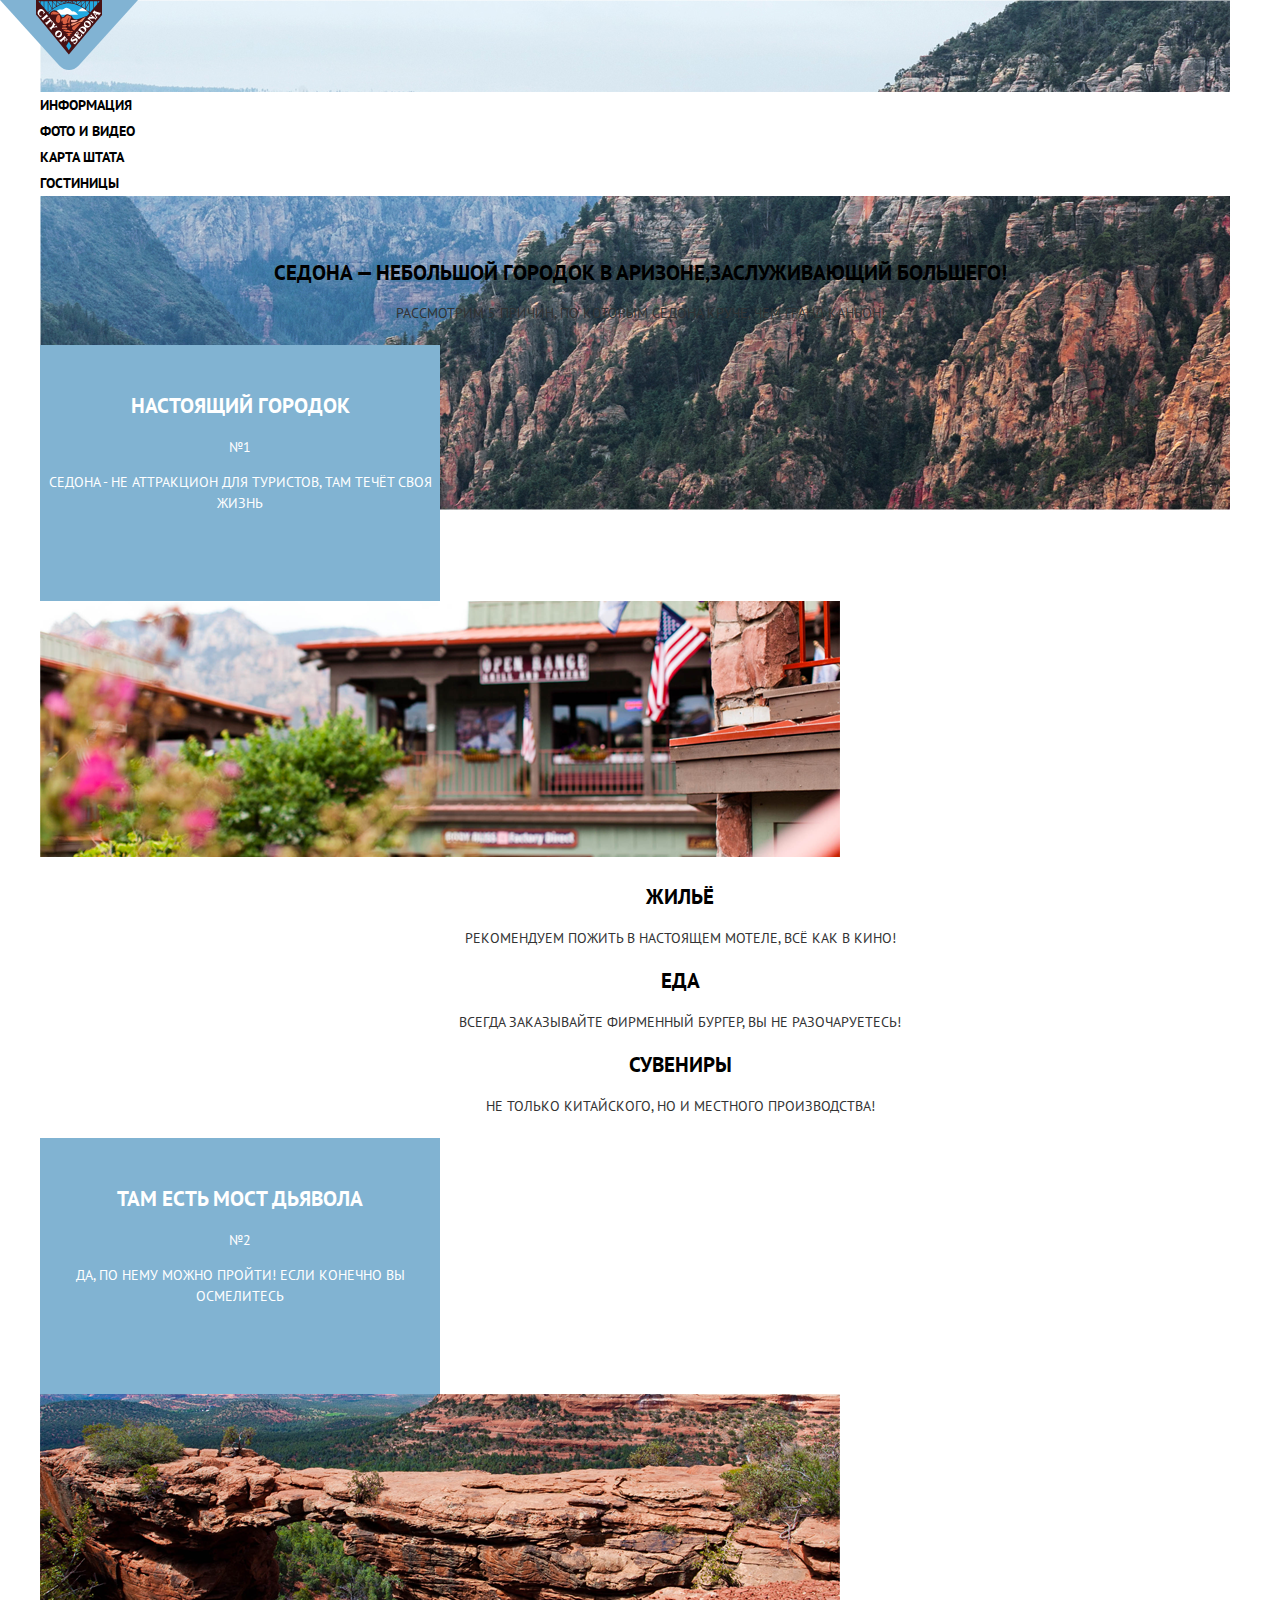
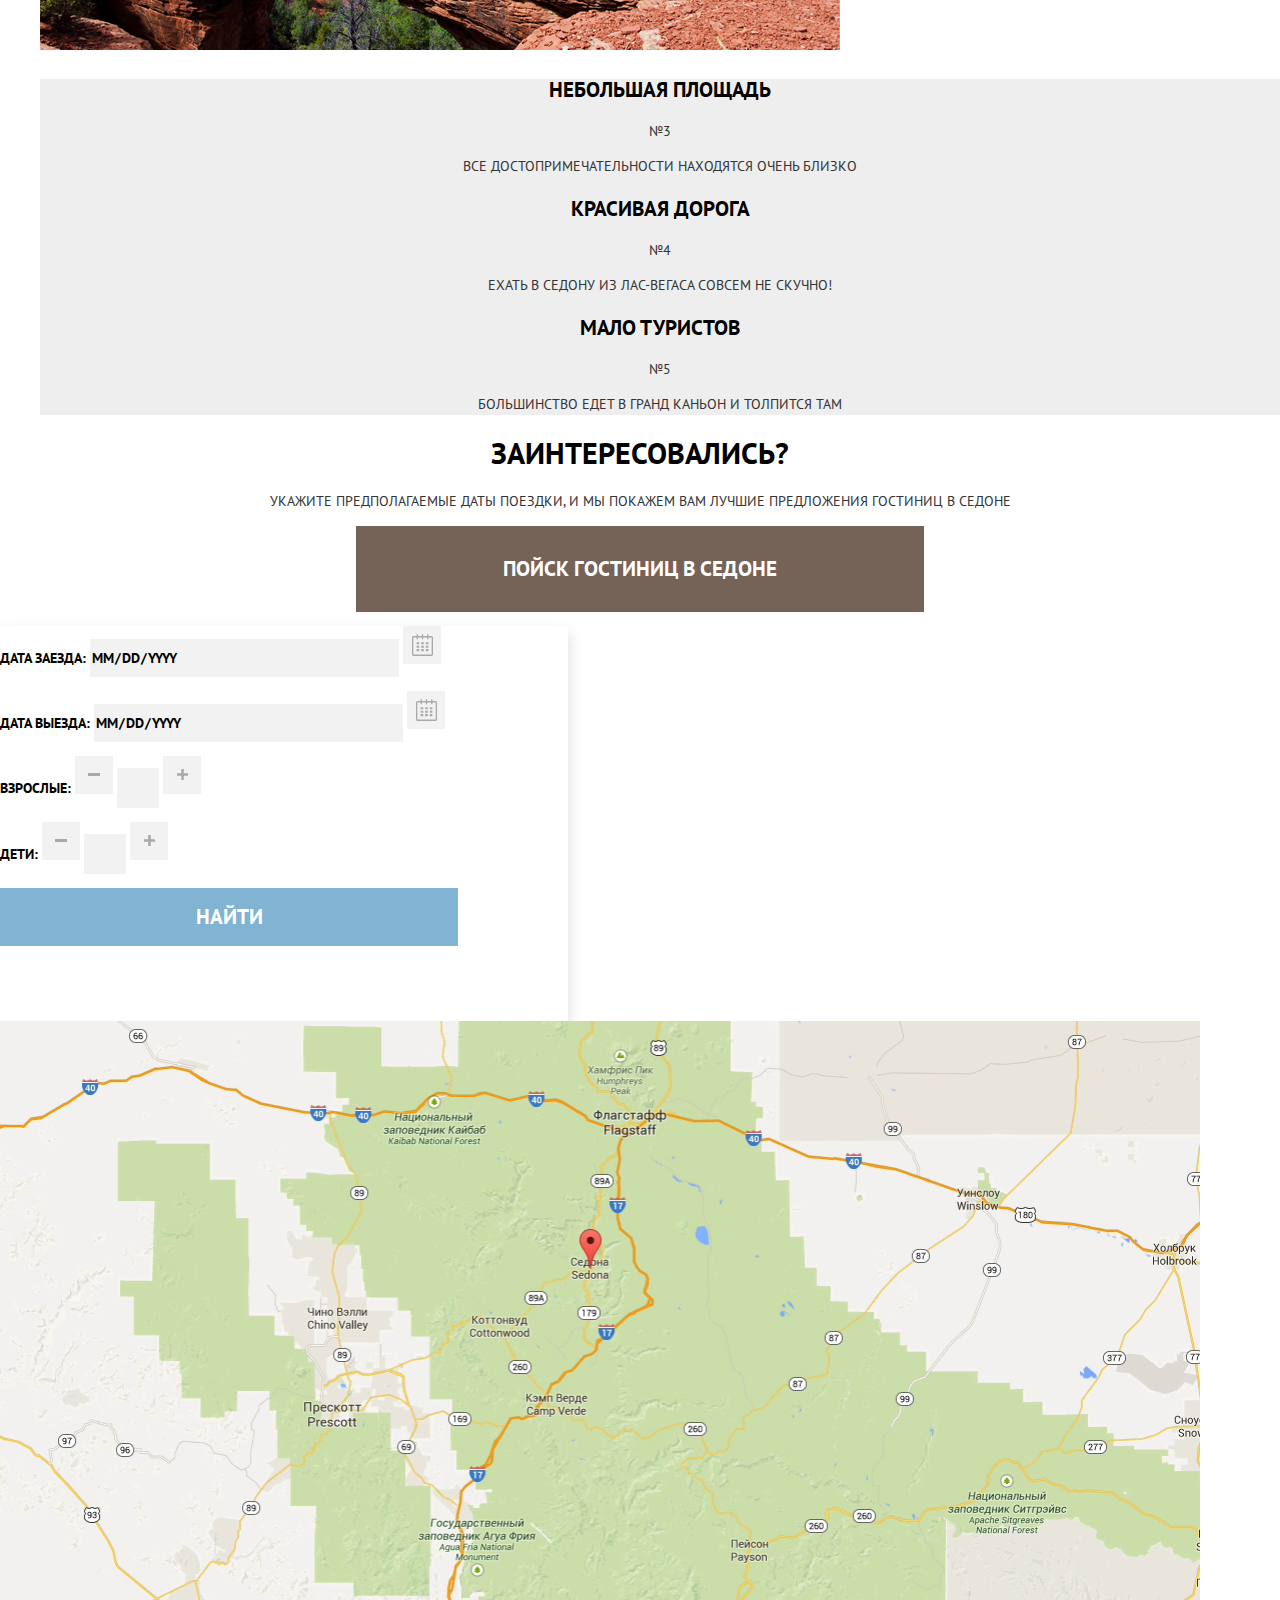
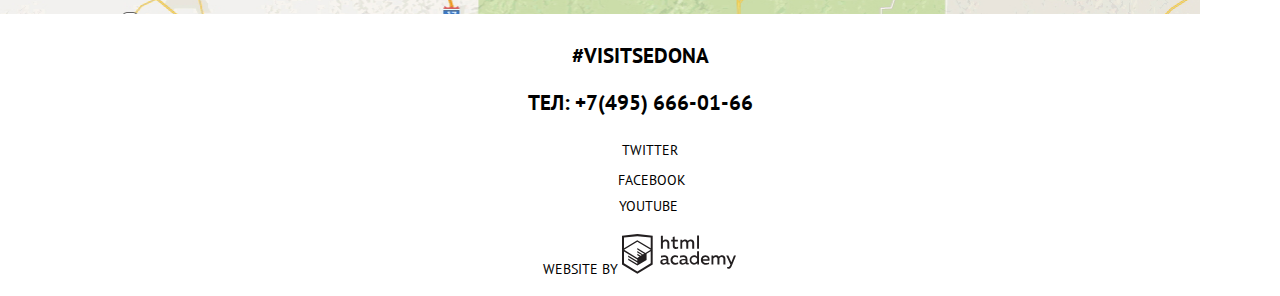
==== index.html @ f216f146 "Revert "Стилизация главной страницы 2"" ====
<!DOCTYPE html>
<html class="page" lang="ru">

<head>
  <meta charset="utf-8">
  <title>Tуристический городок «Седона»</title>
  <link rel="preconnect" href="https://fonts.gstatic.com">
  <link href="https://fonts.googleapis.com/css2?family=PT+Sans:wght@400;700&display=swap" rel="stylesheet">
  <link href="css/normalize.css" rel="stylesheet">
  <link href="css/style.css" rel="stylesheet">

  <link rel="icon" href="favicon.ico">
  <link rel="icon" href="img/favicons/favicon.svg" type="image/svg+xml">
  <link rel="apple-touch-icon" href="img/favicons/180.png">
  <link rel="manifest" href="favicons.webmanifest">
</head>

<body class="body">
  <header class="main-hedear">
    <a class="main-hedear-logo">
      <img src="img/logo.svg" width="138" height="60" alt="Логотип туристического городка «Седона»">
    </a>
    <nav class="main-navigation">
      <div class="main-navigation-wrapper">
        <ul class="site-navigation">
          <li><a href="#">Информация</a></li>
          <li><a href="#">Фото и видео</a></li>
          <li><a href="#">Карта штата</a></li>
          <li><a href="catalog.html">Гостиницы</a></li>
        </ul>
      </div>
    </nav>
  </header>

  <main class="container">

    <h1>Tуристический городок «Седона»</h1>

    <div class="welcome"></div>

    <section class="features">
      <div class="title">
        <h2>Седона — небольшой городок в Аризоне,заслуживающий большего!</h2>
        <p>Рассмотрим 5 причин, по которым Седона круче, чем гранд каньон!</p>
      </div>

      <ul class="features-list">
        <li>
          <div class="feature-item-large">
            <h3>Настоящий городок</h3>
            <p>№1</p>
            <p>Седона - не аттракцион для туристов, там течёт своя жизнь</p>
          </div>
          <img src="img/image-1.png" width="800" height="256" alt="Настоящий городок">
          <ul class="benefits-list">
            <li class="benefit-item">
              <h3>Жильё</h3>
              <p>Рекомендуем пожить в настоящем мотеле, всё как в кино!</p>
            </li>
            <li class="benefit-item">
              <h3>Еда</h3>
              <p>Всегда заказывайте фирменный бургер, вы не разочаруетесь!</p>
            </li>
            <li class="benefit-item">
              <h3>Сувениры</h3>
              <p>Не только китайского, но и местного производства!</p>
            </li>
          </ul>
        </li>
        <li>
          <div class="feature-item-large">
            <h3>Там есть мост дьявола</h3>
            <p>№2</p>
            <p>Да, по нему можно пройти! Если конечно вы осмелитесь</p>
          </div>
          <img src="img/image-2.png" width="800" height="256" alt="Мост дьявола">
        </li>
        <div class="features-container">
          <li class="feature-item">
            <h3>Небольшая площадь</h3>
            <p>№3</p>
            <p>Все достопримечательности находятся очень близко</p>
          </li>
          <li class="feature-item">
            <h3>Красивая дорога</h3>
            <p>№4</p>
            <p>Ехать в седону из Лас-Вегаса совсем не скучно!</p>
          </li>
          <li class="feature-item">
            <h3>Мало туристов</h3>
            <p>№5</p>
            <p>Большинство едет в гранд каньон и толпится там</p>
          </li>
        </div>
      </ul>
    </section>

    <section class="search">
      <h2>Заинтересовались?</h2>
      <p>Укажите предполагаемые даты поездки, и мы покажем вам лучшие предложения гостиниц в Седоне</p>
      <button class="button-search-hotel" type="button">Пойск гостиниц в Седоне</button>
    </section>

    <section class="search-popup">
      <div>
        <form class="search-form" action="https://echo.htmlacademy.ru" method="post">
          <p>
            <label for="date-in">Дата заезда:</label>
            <input id="date-in" type="date" name="date-in">
            <button class="button-calendar" type="button"></button>
          <p>
            <label for="date-out">Дата выезда:</label>
            <input id="date-out" type="date" name="date-out">
            <button class="button-calendar" type="button"></button>
          </p>
          <p>
            <label for="old">Взрослые:</label>
            <button class="button-less" type="button"></button>
            <input id="old" type="number" name="old">
            <button class="button-more" type="button"></button>
          </p>
          <p>
            <label for="kids">Дети:</label>
            <button class="button-less" type="button"></button>
            <input id="kids" type="number" name="kids">
            <button class="button-more" type="button"></button>
          </p>
          <button class="button-search" type="submit">Найти</button>
        </form>

      </div>

      <img class="map" src="img/map.jpg" width="1200" height="593" alt="Map">

    </section>

  </main>

  <footer class="main-footer">
    <div class="contacts">
      <p>#VISITSEDONA</p>
      <p>ТЕЛ: +7(495) 666-01-66</p>
    </div>
    <div class="footer-social">
      <ul>
        <li>
          <a class="social-button" href="#">
            <span>Twitter</span>
            <svg width="17" height="17">
              <path
                d="M10.95 1.14409C12.635 0.648089 13.934 1.41409 14.527 2.32309C15.2 2.09209 15.858 1.84209 16.538 1.61509C16.5249 2.30145 16.2117 2.94761 15.681 3.38309C16.366 3.55309 16.985 2.89209 16.985 2.89209C16.816 3.89209 15.979 4.68009 15.422 4.91609C15.191 11.6661 12.247 16.1331 5.34498 15.9981H4.89898C4.48898 15.9981 0.734977 15.5381 0.000976562 14.1111C2.27198 14.3071 3.89398 13.6891 4.69398 12.9341C3.73398 12.6341 2.01498 12.4571 1.71498 9.98409C2.06398 10.0901 2.27898 10.2121 2.90498 10.1031C1.70498 9.24709 0.373977 8.53009 0.447977 6.33009C0.732977 6.65809 1.51498 6.86609 1.78798 6.80209C1.08498 6.56109 -0.182023 3.44209 0.893977 1.85009C2.71198 3.70409 4.62898 5.45609 8.04598 5.62309C8.25398 3.33009 9.18298 1.79309 10.95 1.14409Z"
                fill="white" />
            </svg>
          </a>
        </li>
        <li>
          <a class="social-button" href="#">
            <span>Facebook</span>
            <svg width="12" height="22">
              <path d="M12 4V0H8C5.79086 0 4 1.79086 4 4V8H0V12H4V22H8V12H12V8H8V4H12Z" fill="white" />
            </svg>
          </a>
        </li>
        <li>
          <a class="social-button" href="#">
            <span>Youtube</span>
            <svg width="20" height="16">
              <path d="M3 0H17C18.65 0 20 1.35 20 3V13C20 14.65 18.65 16 17 16H3C1.35 16 0 14.65 0 13V3C0 1.35 1.35 0 3 0ZM6.027 4.002V11.998L15.014 8L6.027 4.002Z" fill="white" />
            </svg></a>
        </li>
      </ul>
    </div>
    <p class="footer-copyright">
      Website by
      <a href="https://htmlacademy.ru/intensive/htmlcss">
        <svg width="115" height="41">
          <path fill-rule="evenodd" clip-rule="evenodd"
            d="M15.5197 1.05737H15.3509L0 2.71895V31.4945L15.3509 40.8382L30.7018 31.4945V2.71895L15.5197 1.05737ZM77.0183 2.62185H75.0876V15.7311H77.0183V2.62185ZM40.8619 2.63264V7.76843C41.6131 6.9864 42.6386 6.5436 43.7105 6.53843C44.6823 6.47908 45.6329 6.84495 46.3253 7.54479C47.0177 8.24462 47.3866 9.21244 47.3399 10.2068V15.7634H45.367V10.4658C45.4231 9.94897 45.2754 9.43059 44.9566 9.02553C44.6377 8.62047 44.174 8.36218 43.6683 8.3079H43.3518C42.3456 8.36979 41.4321 8.9295 40.9041 9.80764V15.7634H38.8995V2.63264H40.8619ZM77.0183 31.4837H75.2775V30.0595C74.4828 31.1353 73.23 31.7538 71.9119 31.7211C69.4751 31.5528 67.5825 29.4822 67.5825 26.9845C67.5825 24.4867 69.4751 22.4162 71.9119 22.2479C73.1195 22.2052 74.2818 22.7203 75.0771 23.6505V18.3205H77.0183V31.4837ZM47.0656 30.0595C47.263 30.0515 47.4583 30.0152 47.6459 29.9516V31.3866C47.2482 31.5404 46.826 31.6172 46.4009 31.6132C45.6482 31.6769 44.9394 31.2429 44.639 30.5342C43.7036 31.31 42.5302 31.7227 41.3261 31.6995C39.733 31.6995 38.256 30.804 38.256 28.9482C38.256 26.65 40.3661 25.9379 42.1702 25.9379C42.9402 25.9505 43.707 26.0408 44.4596 26.2076V25.884C44.4596 24.805 43.6578 23.9742 42.1491 23.9742C41.0585 23.9764 39.9804 24.2116 38.9839 24.6647V22.8305C40.0678 22.451 41.204 22.2506 42.3495 22.2371C44.8394 22.2371 46.3693 23.4455 46.3693 26.1753V29.4121C46.3546 29.5668 46.401 29.721 46.4981 29.8406C46.5951 29.9601 46.7349 30.035 46.8862 30.0487H47.0656V30.0595ZM40.2711 28.8403C40.298 29.229 40.4761 29.5905 40.7655 29.844C41.055 30.0974 41.4317 30.2217 41.8115 30.189H41.9275C42.8819 30.1906 43.7973 29.8022 44.4702 29.11V27.5779C43.842 27.4414 43.2026 27.3655 42.5605 27.3513C41.5055 27.3513 40.2817 27.7074 40.2817 28.8403H40.2711ZM56.0229 22.9384C55.1962 22.4632 54.2596 22.2246 53.3115 22.2479H52.9422C51.7332 22.2873 50.5891 22.8166 49.7619 23.7192C48.9347 24.6218 48.4923 25.8236 48.5321 27.06V27.5024C48.6957 30.0004 50.805 31.8921 53.2482 31.7318C54.2519 31.7555 55.2477 31.5452 56.1601 31.1168V29.2718C55.3769 29.7215 54.4945 29.9591 53.5963 29.9624C52.5199 30.0288 51.4963 29.4793 50.9385 28.5356C50.3806 27.5918 50.3806 26.4095 50.9385 25.4658C51.4963 24.522 52.5199 23.9725 53.5963 24.039C54.461 24.0357 55.3066 24.2989 56.0229 24.7942V22.9384ZM66.1514 30.0595C66.3488 30.0515 66.5441 30.0152 66.7317 29.9516V31.3866C66.334 31.5404 65.9118 31.6172 65.4867 31.6132C64.734 31.6769 64.0252 31.2429 63.7248 30.5342C62.7894 31.31 61.616 31.7227 60.4119 31.6995C58.8188 31.6995 57.3417 30.804 57.3417 28.9482C57.3417 26.65 59.4518 25.9379 61.256 25.9379C62.0259 25.9505 62.7928 26.0408 63.5454 26.2076V25.884C63.5454 24.805 62.7436 23.9742 61.2349 23.9742C60.1443 23.9764 59.0662 24.2116 58.0697 24.6647V22.8305C59.1536 22.451 60.2897 22.2506 61.4353 22.2371C63.9252 22.2371 65.455 23.4455 65.455 26.1753V29.4121C65.4404 29.5668 65.4868 29.721 65.5838 29.8406C65.6809 29.9601 65.8207 30.035 65.972 30.0487H66.1514V30.0595ZM59.855 29.8481C59.5632 29.5943 59.3837 29.2311 59.3569 28.8403H59.378C59.378 27.7074 60.5385 27.3513 61.6569 27.3513C62.299 27.3655 62.9383 27.4414 63.5665 27.5779V29.11C62.8937 29.8022 61.9782 30.1906 61.0239 30.189H60.9078C60.5263 30.2247 60.1469 30.1019 59.855 29.8481ZM69.3271 26.9305C69.3271 25.2859 70.6308 23.9526 72.239 23.9526L72.2601 24.0066C73.4742 24.0066 74.5742 24.7382 75.0665 25.8732V28.0311C74.5856 29.1871 73.4673 29.9296 72.239 29.9084C70.6308 29.9084 69.3271 28.5752 69.3271 26.9305ZM83.3486 22.2479C86.8408 22.2479 88.0541 25.1395 87.4844 27.7397H80.922C81.1436 29.3582 82.6839 30.0163 84.2876 30.0163C85.2509 30.0196 86.2027 29.8021 87.0729 29.3797V31.1061C86.0736 31.5421 84.9939 31.7519 83.9078 31.7211C81.2385 31.7211 78.8963 30.189 78.8963 26.9521C78.8362 25.7502 79.2482 24.5736 80.0408 23.6841C80.8334 22.7945 81.9408 22.2658 83.1165 22.2155H83.3486V22.2479ZM80.8693 26.1753C80.9704 24.8237 82.1216 23.8104 83.4436 23.9095H83.4858C84.1064 23.8531 84.7196 24.08 85.1612 24.5295C85.6028 24.979 85.8275 25.6051 85.7752 26.24H80.8693V26.1753ZM89.489 31.4621V22.4961H91.2298V23.575C91.9777 22.7197 93.041 22.2229 94.1628 22.2047C95.2951 22.1328 96.3712 22.7163 96.9482 23.7153C97.7407 22.8335 98.8477 22.3161 100.018 22.2803C100.952 22.2327 101.859 22.6011 102.507 23.2901C103.154 23.9792 103.478 24.9213 103.394 25.8732V31.4837H101.39V25.9271C101.437 25.4734 101.306 25.0191 101.024 24.6647C100.743 24.3104 100.336 24.0852 99.8917 24.039H99.6174C98.7512 24.0941 97.9525 24.536 97.4335 25.2474V31.4837H95.4289V25.9271C95.4728 25.47 95.3357 25.0139 95.0481 24.6611C94.7606 24.3082 94.3467 24.088 93.8991 24.0497H93.6881C92.7466 24.1344 91.8915 24.6449 91.3564 25.4416V31.5161H89.5312L89.489 31.4621ZM113.977 22.4745H111.972L109.324 29.2718L106.306 22.4853H104.196L108.417 31.5484L108.237 32.0016C107.72 33.3611 107.003 34.0516 106.053 34.0516C105.75 34.0548 105.447 34.0112 105.156 33.9221V35.6161C105.536 35.7125 105.926 35.7632 106.317 35.7671C107.646 35.7671 108.902 35.0226 109.851 32.6813L113.977 22.4745ZM52.689 6.78658V3.54974L50.7266 4.01369V6.73264H49.144V8.49132H50.7899V12.9905C50.7231 13.817 51.0244 14.6301 51.61 15.2038C52.1955 15.7775 53.0028 16.0505 53.8073 15.9468C54.5996 15.9535 55.3875 15.8259 56.139 15.5692V13.8429C55.5727 14.0781 54.9672 14.199 54.356 14.199C53.2165 14.199 52.689 13.8105 52.689 12.6237V8.5129H55.8541V6.78658H52.689ZM58.3862 15.7526V6.75421H60.1376V7.83316C60.8811 6.97655 61.9403 6.476 63.0601 6.45211C64.1624 6.38099 65.2146 6.93142 65.8032 7.88711C66.5958 7.00534 67.7028 6.48794 68.8734 6.45211C69.8138 6.41462 70.7233 6.79859 71.364 7.50353C72.0046 8.20846 72.3126 9.16418 72.2073 10.1205V15.7418H70.2028V10.1853C70.2499 9.73151 70.1184 9.27721 69.8373 8.92287C69.5561 8.56853 69.1485 8.34334 68.7046 8.29711H68.4619C67.5957 8.35228 66.797 8.7942 66.278 9.50553V15.7418H64.2734V10.1853C64.3206 9.73151 64.1891 9.27721 63.9079 8.92287C63.6268 8.56853 63.2191 8.34334 62.7752 8.29711H62.5326C61.5911 8.38181 60.736 8.89229 60.2009 9.68895V15.7634H58.3862V15.7526ZM28.6972 30.3033L28.7078 30.2968L28.6972 30.3184V30.3033ZM28.6972 18.3205V30.3033L15.3509 38.4321L2.00459 30.3184V18.5147L15.2876 26.6068V28.0311L6.18257 22.5284V23.9418L15.3404 29.5632V31.0629L6.19312 25.4955V26.9521L15.3509 32.5734L24.5826 26.9197V20.8129L28.6972 18.3205ZM28.7078 16.7776L25.0362 18.9355L23.3482 20.0145L15.3087 15.0837V16.4971L22.156 20.7266L22.0083 20.8237L20.9532 21.4063L15.2876 17.9537V19.3995L19.761 22.1184L18.706 22.8413L15.3298 20.7913V22.2047L17.5454 23.5426L15.2982 24.9021L2.11009 16.864L15.3087 8.72869L28.7078 16.7776ZM15.2876 7.27211L28.7078 15.3534V4.56395L15.3615 3.12895L2.01514 4.56395V15.3534L15.2876 7.27211Z" />
        </svg>

      </a>
    </p>
  </footer>

</body>

</html>
---- css/style.css ----
/* Variables */
:root {
  --basic-black: #000;
  --basic-white: #FFF;
  --basic-blue: #81B3D2;
  --hover-blue: #669EC0;
  --focus-blue: #5496BD;
  --basic-grey: #333;
  --secondary-grey: #EEE;
  --form-grey: #F2F2F2;
  --basic-brown: #766357;
  --hover-brown: #604E43;
  --focus-brown: #503E33;
  --elements: #A9A9A9;
  --copy-main: #231F20;
  --copy-focus: #BDBBBC;
}

/* Global */
body {
  min-width: 1200px;
  margin: 0;
  padding: 0;
  font-family: 'PT Sans', 'Arial', sans-serif;
  font-weight: 400;
  font-size: 14px;
  line-height: 26px;
  color: var(--basic-black);
  text-transform: uppercase;
  background-color: var(--basic-white);
  background-image: url("../img/background-photo.jpg");
  background-position: top center;
  background-repeat: no-repeat;
}

a {
  text-decoration: none;
}

img {
  max-width: 100%;
  height: auto;
}

/* Main navigation */
.main-navigation {
  font-size: 14px;
  line-height: 26px;
  font-weight: 700;
  color: var(--basic-black);
  background-color: transparent;
}

.site-navigation {
  list-style: none;
}

.main-navigation-wrapper {
  background-color: var(--basic-white);
}

/* User navigation */
.site-navigation a {
  color: var(--basic-black);
}

.site-navigation a:hover {
  color: var(--basic-blue);
}

.site-navigation a:focus {
  color: var(--basic-black);
  opacity: 0.3;
}

.site-navigation a:active {
  color: var(--basic-brown);
}

/* Welcome */
h1 {
  visibility: hidden;
}

/* Features */
.features-list, .benefits-list {
  list-style: none;
}

.feature-item, .feature-item-large, .benefit-item, .title {
  text-align: center;
}

.title h2 {
  font-size: 21px;
  line-height: 26px;
}

.features h3 {
  font-size: 21px;
  line-height: 21px;
}

.features p {
  font-size: 14px;
  line-height: 21px;
  color: var(--basic-grey);
}

.feature-item-large p {
  color: var(--basic-white);
}

.feature-item-large {
  color: var(--basic-white);
  background-color: var(--basic-blue);
  width: 400px;
  height: 256px;
}

.feature-item-large h3 {
  padding-top: 50px;
}

.features-container {
  background-color: var(--secondary-grey);
}

/* Search */
.search {
  text-align: center;
}

.search h2 {
  font-size: 30px;
  line-height: 26px;
}

.search p {
  font-size: 14px;
  line-height: 21px;
  color: var(--basic-grey);
}

.button-search-hotel {
  width: 568px;
  height: 86px;
  font-size: 21px;
  font-weight: 700;
  line-height: 26px;
  text-align: center;
  color: var(--basic-white);
  vertical-align: middle;
  text-transform: uppercase;
  background-color: var(--basic-brown);
  border: none;
  cursor: pointer;
}

.button-search-hotel:hover {
  background-color: var(--hover-brown);
}

.button-search-hotel:focus {
  background-color: var(--focus-brown);
  outline: none;
}

/* Main footer */
.main-footer {
  color: var(--basic-black);
  background-color: var(--basic-white);
}

.contacts {
  font-size: 21px;
  font-weight: 700;
  line-height: 26px;
  text-align: center;
}

.footer-social {
  text-align: center;
}

.footer-social ul {
  list-style: none;
}

/* Social button */
.social-button {
  color: inherit;
  width: 46px;
  height: 48px;
}

.social-button:hover {
  background-color: var(--hover-blue);
}

.social-button:focus {
  background-color: var(--focus-blue);
}

/*copyright */
.footer-copyright {
  color: var(--basic-black);
  font-size: 14px;
  line-height: 26px;
  text-align: center;
}

.footer-copyright svg {
  fill: var(--copy-main);
}

.footer-copyright svg:hover {
  fill: var(--basic-blue);
}

.footer-copyright svg:focus {
  fill: var(--copy-focus);
}

/* Search form */
input:focus {
  outline: none;
}

input::-webkit-outer-spin-button,
input::-webkit-inner-spin-button,
input::-webkit-calendar-picker-indicator {
  display: none;
  -webkit-appearance: none;
}

input[type=number] {
  -moz-appearance: textfield;
}

.search-popup {
  font-weight: 700;
  font-size: 14px;
  line-height: 26px;
}

.search-form {
  width: 568px;
  height: 395px;
  background-color: var(--basic-white);
  box-shadow: 0px 7px 15px rgba(0, 1, 1, 0.15);
}

.search-form input[type="date"],
.search-form input[type="number"] {
  width: 308px;
  height: 38px;
  font: inherit;
  color: var(--basic-black);
  text-transform: uppercase;
  background-color: var(--form-grey);
  border: none;
}

.search-form input[type="number"] {
  width: 38px;
  height: 38px;
}

.button-less, .button-more {
  width: 38px;
  height: 38px;
  font: inherit;
  background-color: var(--form-grey);
  border: none;
  cursor: pointer;
}

.button-less {
  background-image: url("../img/icons/icon-less.svg");
  background-repeat: no-repeat;
  background-position: center center;
}

.button-more {
  background-image: url("../img/icons/icon-more.svg");
  background-repeat: no-repeat;
  background-position: center center;
}

.button-more:focus, .button-less:focus, .button-calendar:focus {
  outline: none;
}

.button-search {
  width: 458px;
  height: 58px;
  font-size: 21px;
  font-weight: 700;
  line-height: 26px;
  text-align: center;
  color: var(--basic-white);
  vertical-align: middle;
  text-transform: uppercase;
  background-color: var(--basic-blue);
  border: none;
  cursor: pointer;
}

.button-search:hover {
  background-color: var(--hover-blue);
}

.button-search:focus {
  background-color: var(--focus-blue);
  outline: none;
}

.button-calendar {
  background-image: url("../img/icons/calendar.svg");
  background-repeat: no-repeat;
  background-position: center center;
  width: 38px;
  height: 38px;
  background-color: var(--form-grey);
  border: none;
  cursor: pointer;
}
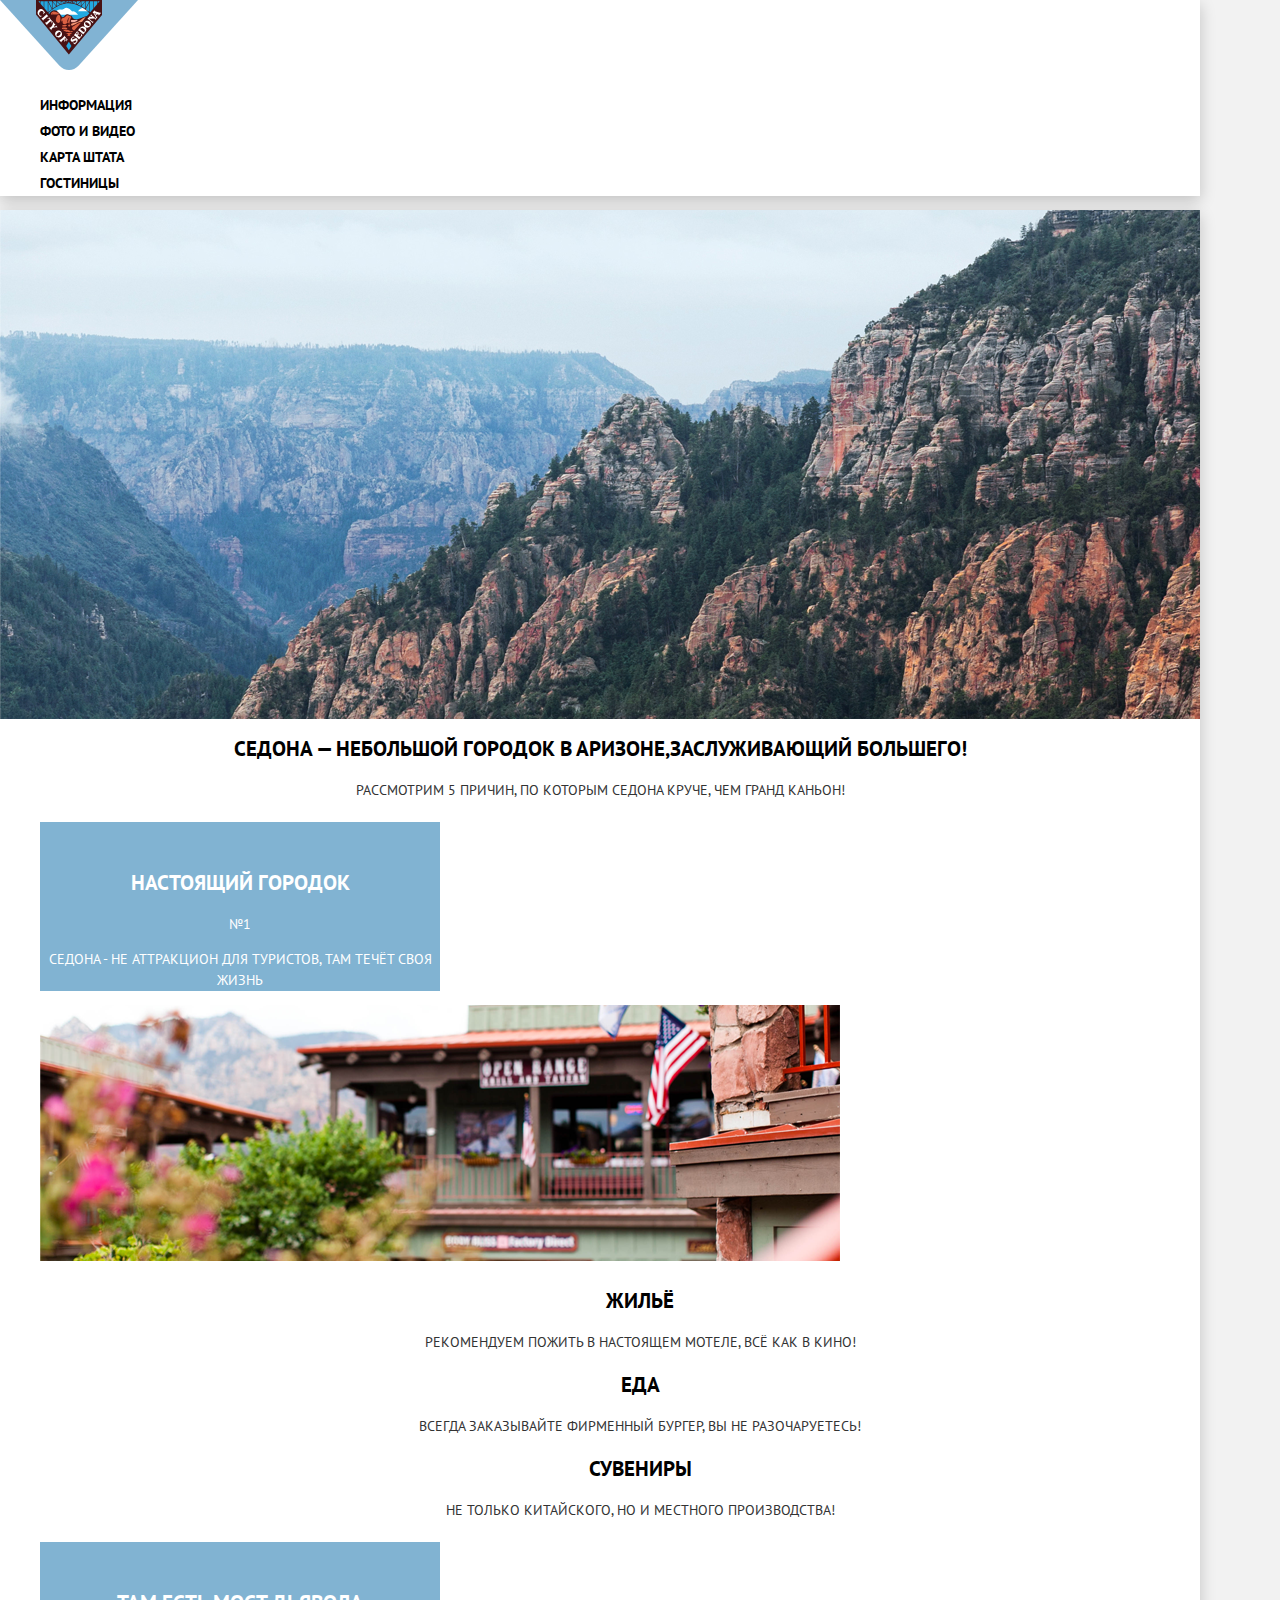
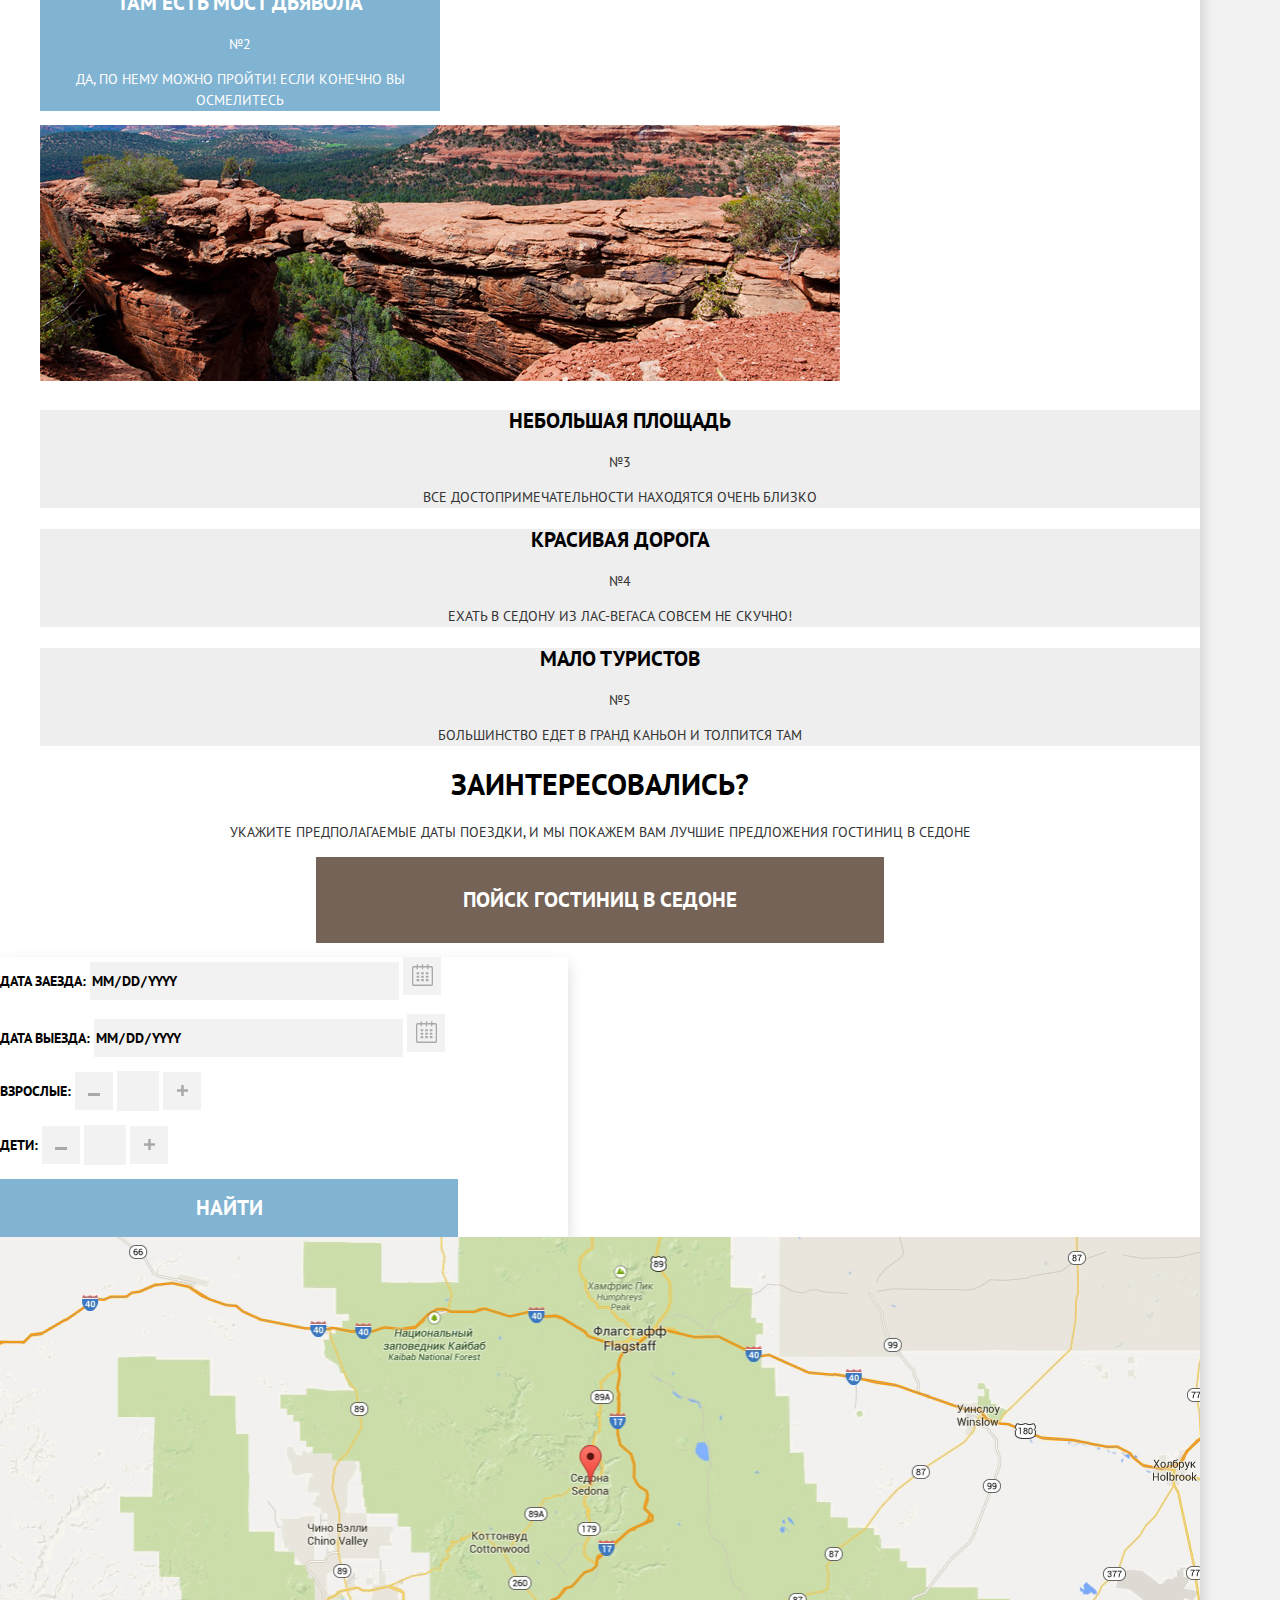
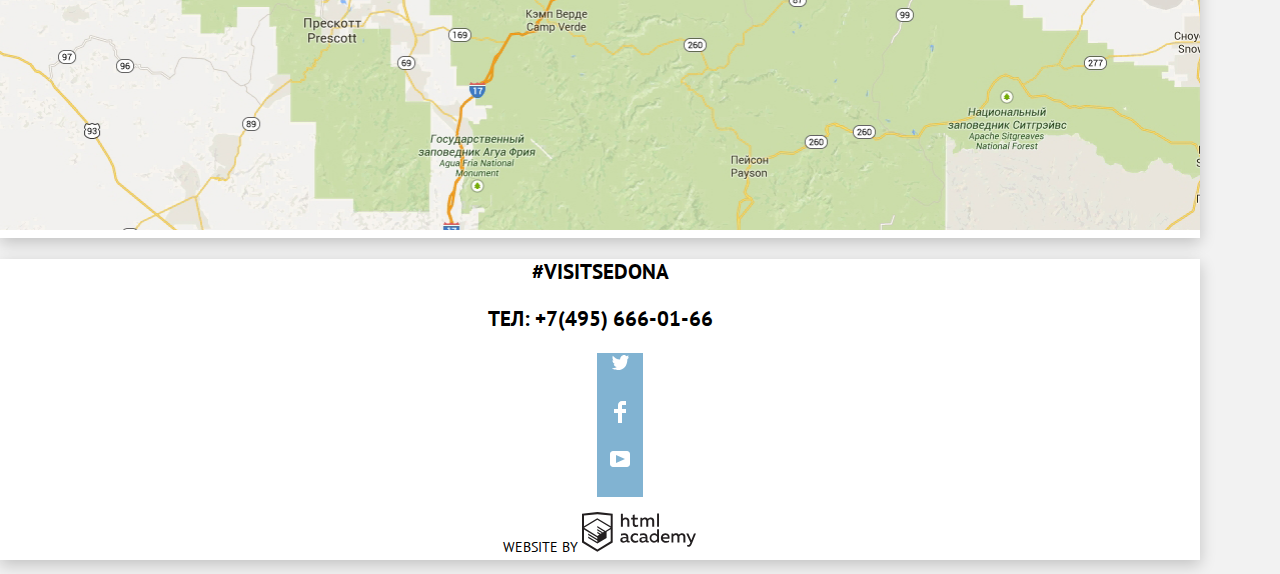
==== commit 1fe5ce25: "Corrected the mistakes" ====
--- a/index.html
+++ b/index.html
@@ -15,128 +15,156 @@
   <link rel="manifest" href="favicons.webmanifest">
 </head>
 
-<body class="body">
-  <header class="main-hedear">
-    <a class="main-hedear-logo">
+<body class="page-body">
+  <header class="main-header">
+    <a class="main-header-logo">
       <img src="img/logo.svg" width="138" height="60" alt="Логотип туристического городка «Седона»">
     </a>
-    <nav class="main-navigation">
-      <div class="main-navigation-wrapper">
-        <ul class="site-navigation">
-          <li><a href="#">Информация</a></li>
-          <li><a href="#">Фото и видео</a></li>
-          <li><a href="#">Карта штата</a></li>
-          <li><a href="catalog.html">Гостиницы</a></li>
-        </ul>
-      </div>
+    <nav class="navigation">
+      <ul class="navigation-list">
+        <li><a href="#">Информация</a></li>
+        <li><a href="#">Фото и видео</a></li>
+        <li><a href="#">Карта штата</a></li>
+        <li><a href="catalog.html">Гостиницы</a></li>
+      </ul>
     </nav>
   </header>
 
-  <main class="container">
-
-    <h1>Tуристический городок «Седона»</h1>
-
-    <div class="welcome"></div>
-
-    <section class="features">
-      <div class="title">
-        <h2>Седона — небольшой городок в Аризоне,заслуживающий большего!</h2>
-        <p>Рассмотрим 5 причин, по которым Седона круче, чем гранд каньон!</p>
-      </div>
-
-      <ul class="features-list">
-        <li>
-          <div class="feature-item-large">
-            <h3>Настоящий городок</h3>
-            <p>№1</p>
-            <p>Седона - не аттракцион для туристов, там течёт своя жизнь</p>
-          </div>
-          <img src="img/image-1.png" width="800" height="256" alt="Настоящий городок">
-          <ul class="benefits-list">
-            <li class="benefit-item">
-              <h3>Жильё</h3>
-              <p>Рекомендуем пожить в настоящем мотеле, всё как в кино!</p>
-            </li>
-            <li class="benefit-item">
-              <h3>Еда</h3>
-              <p>Всегда заказывайте фирменный бургер, вы не разочаруетесь!</p>
-            </li>
-            <li class="benefit-item">
-              <h3>Сувениры</h3>
-              <p>Не только китайского, но и местного производства!</p>
-            </li>
-          </ul>
-        </li>
-        <li>
-          <div class="feature-item-large">
-            <h3>Там есть мост дьявола</h3>
-            <p>№2</p>
-            <p>Да, по нему можно пройти! Если конечно вы осмелитесь</p>
-          </div>
-          <img src="img/image-2.png" width="800" height="256" alt="Мост дьявола">
-        </li>
-        <div class="features-container">
-          <li class="feature-item">
+  <main>
+    <div class="container">
+
+      <h1 class="visually-hidden">Tуристический городок «Седона»</h1>
+
+      <div class="top-section"></div>
+
+      <section class="features">
+        <div class="title">
+          <h2>Седона — небольшой городок в Аризоне,заслуживающий большего!</h2>
+          <p>Рассмотрим 5 причин, по которым Седона круче, чем гранд каньон!</p>
+        </div>
+
+        <ul class="features-list">
+          <li>
+            <div class="feature-item-large">
+              <h3>Настоящий городок</h3>
+              <p>№1</p>
+              <p>Седона - не аттракцион для туристов, там течёт своя жизнь</p>
+            </div>
+            <img src="img/image-1.png" width="800" height="256" alt="Настоящий городок">
+            <ul class="benefits-list">
+              <li class="benefit-item">
+                <h3>Жильё</h3>
+                <p>Рекомендуем пожить в настоящем мотеле, всё как в кино!</p>
+              </li>
+              <li class="benefit-item">
+                <h3>Еда</h3>
+                <p>Всегда заказывайте фирменный бургер, вы не разочаруетесь!</p>
+              </li>
+              <li class="benefit-item">
+                <h3>Сувениры</h3>
+                <p>Не только китайского, но и местного производства!</p>
+              </li>
+            </ul>
+          </li>
+          <li>
+            <div class="feature-item-large">
+              <h3>Там есть мост дьявола</h3>
+              <p>№2</p>
+              <p>Да, по нему можно пройти! Если конечно вы осмелитесь</p>
+            </div>
+            <img src="img/image-2.png" width="800" height="256" alt="Мост дьявола">
+          </li>
+          <li class="feature-item item-bottom">
             <h3>Небольшая площадь</h3>
             <p>№3</p>
             <p>Все достопримечательности находятся очень близко</p>
           </li>
-          <li class="feature-item">
+          <li class="feature-item item-bottom">
             <h3>Красивая дорога</h3>
             <p>№4</p>
             <p>Ехать в седону из Лас-Вегаса совсем не скучно!</p>
           </li>
-          <li class="feature-item">
+          <li class="feature-item item-bottom">
             <h3>Мало туристов</h3>
             <p>№5</p>
             <p>Большинство едет в гранд каньон и толпится там</p>
           </li>
+        </ul>
+      </section>
+
+      <section class="search">
+        <h2>Заинтересовались?</h2>
+        <p>Укажите предполагаемые даты поездки, и мы покажем вам лучшие предложения гостиниц в Седоне</p>
+        <button class="button-search-hotel" type="button">Пойск гостиниц в Седоне</button>
+      </section>
+
+      <section class="search-popup">
+        <div>
+          <form class="search-form" action="https://echo.htmlacademy.ru" method="post">
+            <p>
+              <label for="date-in">Дата заезда:</label>
+              <input id="date-in" type="date" name="date-in">
+              <button class="button-calendar" type="button">
+                <svg width="21" height="23">
+                  <path fill-rule="evenodd" clip-rule="evenodd"
+                    d="M16.406 3.02498H19.251C20.217 3.02498 21 3.84698 21 4.86198V21.164C21 22.179 20.217 23 19.251 23H1.75C0.784 23 0 22.179 0 21.164V4.86198C0 3.84698 0.784 3.02498 1.75 3.02498H4.593V1.64798C4.593 1.26698 4.887 0.958984 5.25 0.958984C5.612 0.958984 5.906 1.26698 5.906 1.64798V3.02498H9.844V1.64798C9.844 1.26698 10.138 0.958984 10.501 0.958984C10.862 0.958984 11.156 1.26698 11.156 1.64798V3.02498H15.094V1.64798C15.094 1.26698 15.387 0.958984 15.75 0.958984C16.112 0.958984 16.406 1.26698 16.406 1.64798V3.02498ZM19.5646 21.484C19.6466 21.3979 19.691 21.2828 19.688 21.164H19.689V4.86198C19.689 4.60898 19.493 4.40298 19.252 4.40298H16.407V5.78098C16.407 6.16198 16.113 6.46998 15.751 6.46998C15.388 6.46998 15.095 6.16198 15.095 5.78098V4.40298H11.157V5.78098C11.157 6.16198 10.863 6.46998 10.502 6.46998C10.139 6.46998 9.845 6.16198 9.845 5.78098V4.40298H5.907V5.78098C5.907 6.16198 5.613 6.46998 5.251 6.46998C4.888 6.46998 4.594 6.16198 4.594 5.78098V4.40298H1.75C1.50263 4.40953 1.30696 4.61458 1.312 4.86198V21.164C1.30696 21.4114 1.50263 21.6164 1.75 21.623H19.251C19.3698 21.6201 19.4826 21.5701 19.5646 21.484Z" />
+                  <path fill-rule="evenodd" clip-rule="evenodd"
+                    d="M4.59399 9.2251H7.21899V11.2911H4.59399V9.2251ZM4.59399 12.6681H7.21899V14.7351H4.59399V12.6681ZM7.21899 16.1121H4.59399V18.1781H7.21899V16.1121ZM9.18799 16.1121H11.813V18.1781H9.18799V16.1121ZM11.813 12.6681H9.18799V14.7351H11.813V12.6681ZM9.18799 9.2251H11.813V11.2911H9.18799V9.2251ZM16.406 16.1121H13.781V18.1781H16.406V16.1121ZM13.781 12.6681H16.406V14.7351H13.781V12.6681ZM16.406 9.2251H13.781V11.2911H16.406V9.2251Z" />
+                </svg>
+              </button>
+            <p>
+              <label for="date-out">Дата выезда:</label>
+              <input id="date-out" type="date" name="date-out">
+              <button class="button-calendar" type="button">
+                <svg width="21" height="23">
+                  <path fill-rule="evenodd" clip-rule="evenodd"
+                    d="M16.406 3.02498H19.251C20.217 3.02498 21 3.84698 21 4.86198V21.164C21 22.179 20.217 23 19.251 23H1.75C0.784 23 0 22.179 0 21.164V4.86198C0 3.84698 0.784 3.02498 1.75 3.02498H4.593V1.64798C4.593 1.26698 4.887 0.958984 5.25 0.958984C5.612 0.958984 5.906 1.26698 5.906 1.64798V3.02498H9.844V1.64798C9.844 1.26698 10.138 0.958984 10.501 0.958984C10.862 0.958984 11.156 1.26698 11.156 1.64798V3.02498H15.094V1.64798C15.094 1.26698 15.387 0.958984 15.75 0.958984C16.112 0.958984 16.406 1.26698 16.406 1.64798V3.02498ZM19.5646 21.484C19.6466 21.3979 19.691 21.2828 19.688 21.164H19.689V4.86198C19.689 4.60898 19.493 4.40298 19.252 4.40298H16.407V5.78098C16.407 6.16198 16.113 6.46998 15.751 6.46998C15.388 6.46998 15.095 6.16198 15.095 5.78098V4.40298H11.157V5.78098C11.157 6.16198 10.863 6.46998 10.502 6.46998C10.139 6.46998 9.845 6.16198 9.845 5.78098V4.40298H5.907V5.78098C5.907 6.16198 5.613 6.46998 5.251 6.46998C4.888 6.46998 4.594 6.16198 4.594 5.78098V4.40298H1.75C1.50263 4.40953 1.30696 4.61458 1.312 4.86198V21.164C1.30696 21.4114 1.50263 21.6164 1.75 21.623H19.251C19.3698 21.6201 19.4826 21.5701 19.5646 21.484Z" />
+                  <path fill-rule="evenodd" clip-rule="evenodd"
+                    d="M4.59399 9.2251H7.21899V11.2911H4.59399V9.2251ZM4.59399 12.6681H7.21899V14.7351H4.59399V12.6681ZM7.21899 16.1121H4.59399V18.1781H7.21899V16.1121ZM9.18799 16.1121H11.813V18.1781H9.18799V16.1121ZM11.813 12.6681H9.18799V14.7351H11.813V12.6681ZM9.18799 9.2251H11.813V11.2911H9.18799V9.2251ZM16.406 16.1121H13.781V18.1781H16.406V16.1121ZM13.781 12.6681H16.406V14.7351H13.781V12.6681ZM16.406 9.2251H13.781V11.2911H16.406V9.2251Z" />
+                </svg>
+              </button>
+            </p>
+            <p>
+              <label for="old">Взрослые:</label>
+              <button class="button-counter" type="button">
+                <svg width="12" height="3">
+                  <rect width="12" height="3" />
+                </svg>
+              </button>
+              <input id="old" type="number" name="old">
+              <button class="button-counter" type="button">
+                <svg width="11" height="11">
+                  <path fill-rule="evenodd" clip-rule="evenodd" d="M4.23086 6.76932V11H6.76932V6.76932H11V4.23086H6.76932V0H4.23085V4.23086H0V6.76932H4.23086Z" />
+                </svg>
+              </button>
+            </p>
+            <p>
+              <label for="kids">Дети:</label>
+              <button class="button-counter" type="button">
+                <svg width="12" height="3">
+                  <rect width="12" height="3" />
+                </svg>
+              </button>
+              <input id="kids" type="number" name="kids">
+              <button class="button-counter" type="button">
+                <svg width="11" height="11">
+                  <path fill-rule="evenodd" clip-rule="evenodd" d="M4.23086 6.76932V11H6.76932V6.76932H11V4.23086H6.76932V0H4.23085V4.23086H0V6.76932H4.23086Z" />
+                </svg>
+              </button>
+            </p>
+            <button class="button-search" type="submit">Найти</button>
+          </form>
+
         </div>
-      </ul>
-    </section>
-
-    <section class="search">
-      <h2>Заинтересовались?</h2>
-      <p>Укажите предполагаемые даты поездки, и мы покажем вам лучшие предложения гостиниц в Седоне</p>
-      <button class="button-search-hotel" type="button">Пойск гостиниц в Седоне</button>
-    </section>
-
-    <section class="search-popup">
-      <div>
-        <form class="search-form" action="https://echo.htmlacademy.ru" method="post">
-          <p>
-            <label for="date-in">Дата заезда:</label>
-            <input id="date-in" type="date" name="date-in">
-            <button class="button-calendar" type="button"></button>
-          <p>
-            <label for="date-out">Дата выезда:</label>
-            <input id="date-out" type="date" name="date-out">
-            <button class="button-calendar" type="button"></button>
-          </p>
-          <p>
-            <label for="old">Взрослые:</label>
-            <button class="button-less" type="button"></button>
-            <input id="old" type="number" name="old">
-            <button class="button-more" type="button"></button>
-          </p>
-          <p>
-            <label for="kids">Дети:</label>
-            <button class="button-less" type="button"></button>
-            <input id="kids" type="number" name="kids">
-            <button class="button-more" type="button"></button>
-          </p>
-          <button class="button-search" type="submit">Найти</button>
-        </form>
-
-      </div>
-
-      <img class="map" src="img/map.jpg" width="1200" height="593" alt="Map">
-
-    </section>
-
+
+        <img class="map" src="img/map.jpg" width="1200" height="593" alt="Map">
+
+      </section>
+
+    </div>
   </main>
 
-  <footer class="main-footer">
+  <footer class="page-footer">
     <div class="contacts">
       <p>#VISITSEDONA</p>
       <p>ТЕЛ: +7(495) 666-01-66</p>
@@ -145,7 +173,7 @@
       <ul>
         <li>
           <a class="social-button" href="#">
-            <span>Twitter</span>
+            <span class="visually-hidden">Twitter</span>
             <svg width="17" height="17">
               <path
                 d="M10.95 1.14409C12.635 0.648089 13.934 1.41409 14.527 2.32309C15.2 2.09209 15.858 1.84209 16.538 1.61509C16.5249 2.30145 16.2117 2.94761 15.681 3.38309C16.366 3.55309 16.985 2.89209 16.985 2.89209C16.816 3.89209 15.979 4.68009 15.422 4.91609C15.191 11.6661 12.247 16.1331 5.34498 15.9981H4.89898C4.48898 15.9981 0.734977 15.5381 0.000976562 14.1111C2.27198 14.3071 3.89398 13.6891 4.69398 12.9341C3.73398 12.6341 2.01498 12.4571 1.71498 9.98409C2.06398 10.0901 2.27898 10.2121 2.90498 10.1031C1.70498 9.24709 0.373977 8.53009 0.447977 6.33009C0.732977 6.65809 1.51498 6.86609 1.78798 6.80209C1.08498 6.56109 -0.182023 3.44209 0.893977 1.85009C2.71198 3.70409 4.62898 5.45609 8.04598 5.62309C8.25398 3.33009 9.18298 1.79309 10.95 1.14409Z"
@@ -155,7 +183,7 @@
         </li>
         <li>
           <a class="social-button" href="#">
-            <span>Facebook</span>
+            <span class="visually-hidden">Facebook</span>
             <svg width="12" height="22">
               <path d="M12 4V0H8C5.79086 0 4 1.79086 4 4V8H0V12H4V22H8V12H12V8H8V4H12Z" fill="white" />
             </svg>
@@ -163,21 +191,21 @@
         </li>
         <li>
           <a class="social-button" href="#">
-            <span>Youtube</span>
+            <span class="visually-hidden">Youtube</span>
             <svg width="20" height="16">
               <path d="M3 0H17C18.65 0 20 1.35 20 3V13C20 14.65 18.65 16 17 16H3C1.35 16 0 14.65 0 13V3C0 1.35 1.35 0 3 0ZM6.027 4.002V11.998L15.014 8L6.027 4.002Z" fill="white" />
-            </svg></a>
+            </svg>
+          </a>
         </li>
       </ul>
     </div>
     <p class="footer-copyright">
       Website by
-      <a href="https://htmlacademy.ru/intensive/htmlcss">
+      <a class="logo-htmlacademy" href="https://htmlacademy.ru/intensive/htmlcss">
         <svg width="115" height="41">
           <path fill-rule="evenodd" clip-rule="evenodd"
             d="M15.5197 1.05737H15.3509L0 2.71895V31.4945L15.3509 40.8382L30.7018 31.4945V2.71895L15.5197 1.05737ZM77.0183 2.62185H75.0876V15.7311H77.0183V2.62185ZM40.8619 2.63264V7.76843C41.6131 6.9864 42.6386 6.5436 43.7105 6.53843C44.6823 6.47908 45.6329 6.84495 46.3253 7.54479C47.0177 8.24462 47.3866 9.21244 47.3399 10.2068V15.7634H45.367V10.4658C45.4231 9.94897 45.2754 9.43059 44.9566 9.02553C44.6377 8.62047 44.174 8.36218 43.6683 8.3079H43.3518C42.3456 8.36979 41.4321 8.9295 40.9041 9.80764V15.7634H38.8995V2.63264H40.8619ZM77.0183 31.4837H75.2775V30.0595C74.4828 31.1353 73.23 31.7538 71.9119 31.7211C69.4751 31.5528 67.5825 29.4822 67.5825 26.9845C67.5825 24.4867 69.4751 22.4162 71.9119 22.2479C73.1195 22.2052 74.2818 22.7203 75.0771 23.6505V18.3205H77.0183V31.4837ZM47.0656 30.0595C47.263 30.0515 47.4583 30.0152 47.6459 29.9516V31.3866C47.2482 31.5404 46.826 31.6172 46.4009 31.6132C45.6482 31.6769 44.9394 31.2429 44.639 30.5342C43.7036 31.31 42.5302 31.7227 41.3261 31.6995C39.733 31.6995 38.256 30.804 38.256 28.9482C38.256 26.65 40.3661 25.9379 42.1702 25.9379C42.9402 25.9505 43.707 26.0408 44.4596 26.2076V25.884C44.4596 24.805 43.6578 23.9742 42.1491 23.9742C41.0585 23.9764 39.9804 24.2116 38.9839 24.6647V22.8305C40.0678 22.451 41.204 22.2506 42.3495 22.2371C44.8394 22.2371 46.3693 23.4455 46.3693 26.1753V29.4121C46.3546 29.5668 46.401 29.721 46.4981 29.8406C46.5951 29.9601 46.7349 30.035 46.8862 30.0487H47.0656V30.0595ZM40.2711 28.8403C40.298 29.229 40.4761 29.5905 40.7655 29.844C41.055 30.0974 41.4317 30.2217 41.8115 30.189H41.9275C42.8819 30.1906 43.7973 29.8022 44.4702 29.11V27.5779C43.842 27.4414 43.2026 27.3655 42.5605 27.3513C41.5055 27.3513 40.2817 27.7074 40.2817 28.8403H40.2711ZM56.0229 22.9384C55.1962 22.4632 54.2596 22.2246 53.3115 22.2479H52.9422C51.7332 22.2873 50.5891 22.8166 49.7619 23.7192C48.9347 24.6218 48.4923 25.8236 48.5321 27.06V27.5024C48.6957 30.0004 50.805 31.8921 53.2482 31.7318C54.2519 31.7555 55.2477 31.5452 56.1601 31.1168V29.2718C55.3769 29.7215 54.4945 29.9591 53.5963 29.9624C52.5199 30.0288 51.4963 29.4793 50.9385 28.5356C50.3806 27.5918 50.3806 26.4095 50.9385 25.4658C51.4963 24.522 52.5199 23.9725 53.5963 24.039C54.461 24.0357 55.3066 24.2989 56.0229 24.7942V22.9384ZM66.1514 30.0595C66.3488 30.0515 66.5441 30.0152 66.7317 29.9516V31.3866C66.334 31.5404 65.9118 31.6172 65.4867 31.6132C64.734 31.6769 64.0252 31.2429 63.7248 30.5342C62.7894 31.31 61.616 31.7227 60.4119 31.6995C58.8188 31.6995 57.3417 30.804 57.3417 28.9482C57.3417 26.65 59.4518 25.9379 61.256 25.9379C62.0259 25.9505 62.7928 26.0408 63.5454 26.2076V25.884C63.5454 24.805 62.7436 23.9742 61.2349 23.9742C60.1443 23.9764 59.0662 24.2116 58.0697 24.6647V22.8305C59.1536 22.451 60.2897 22.2506 61.4353 22.2371C63.9252 22.2371 65.455 23.4455 65.455 26.1753V29.4121C65.4404 29.5668 65.4868 29.721 65.5838 29.8406C65.6809 29.9601 65.8207 30.035 65.972 30.0487H66.1514V30.0595ZM59.855 29.8481C59.5632 29.5943 59.3837 29.2311 59.3569 28.8403H59.378C59.378 27.7074 60.5385 27.3513 61.6569 27.3513C62.299 27.3655 62.9383 27.4414 63.5665 27.5779V29.11C62.8937 29.8022 61.9782 30.1906 61.0239 30.189H60.9078C60.5263 30.2247 60.1469 30.1019 59.855 29.8481ZM69.3271 26.9305C69.3271 25.2859 70.6308 23.9526 72.239 23.9526L72.2601 24.0066C73.4742 24.0066 74.5742 24.7382 75.0665 25.8732V28.0311C74.5856 29.1871 73.4673 29.9296 72.239 29.9084C70.6308 29.9084 69.3271 28.5752 69.3271 26.9305ZM83.3486 22.2479C86.8408 22.2479 88.0541 25.1395 87.4844 27.7397H80.922C81.1436 29.3582 82.6839 30.0163 84.2876 30.0163C85.2509 30.0196 86.2027 29.8021 87.0729 29.3797V31.1061C86.0736 31.5421 84.9939 31.7519 83.9078 31.7211C81.2385 31.7211 78.8963 30.189 78.8963 26.9521C78.8362 25.7502 79.2482 24.5736 80.0408 23.6841C80.8334 22.7945 81.9408 22.2658 83.1165 22.2155H83.3486V22.2479ZM80.8693 26.1753C80.9704 24.8237 82.1216 23.8104 83.4436 23.9095H83.4858C84.1064 23.8531 84.7196 24.08 85.1612 24.5295C85.6028 24.979 85.8275 25.6051 85.7752 26.24H80.8693V26.1753ZM89.489 31.4621V22.4961H91.2298V23.575C91.9777 22.7197 93.041 22.2229 94.1628 22.2047C95.2951 22.1328 96.3712 22.7163 96.9482 23.7153C97.7407 22.8335 98.8477 22.3161 100.018 22.2803C100.952 22.2327 101.859 22.6011 102.507 23.2901C103.154 23.9792 103.478 24.9213 103.394 25.8732V31.4837H101.39V25.9271C101.437 25.4734 101.306 25.0191 101.024 24.6647C100.743 24.3104 100.336 24.0852 99.8917 24.039H99.6174C98.7512 24.0941 97.9525 24.536 97.4335 25.2474V31.4837H95.4289V25.9271C95.4728 25.47 95.3357 25.0139 95.0481 24.6611C94.7606 24.3082 94.3467 24.088 93.8991 24.0497H93.6881C92.7466 24.1344 91.8915 24.6449 91.3564 25.4416V31.5161H89.5312L89.489 31.4621ZM113.977 22.4745H111.972L109.324 29.2718L106.306 22.4853H104.196L108.417 31.5484L108.237 32.0016C107.72 33.3611 107.003 34.0516 106.053 34.0516C105.75 34.0548 105.447 34.0112 105.156 33.9221V35.6161C105.536 35.7125 105.926 35.7632 106.317 35.7671C107.646 35.7671 108.902 35.0226 109.851 32.6813L113.977 22.4745ZM52.689 6.78658V3.54974L50.7266 4.01369V6.73264H49.144V8.49132H50.7899V12.9905C50.7231 13.817 51.0244 14.6301 51.61 15.2038C52.1955 15.7775 53.0028 16.0505 53.8073 15.9468C54.5996 15.9535 55.3875 15.8259 56.139 15.5692V13.8429C55.5727 14.0781 54.9672 14.199 54.356 14.199C53.2165 14.199 52.689 13.8105 52.689 12.6237V8.5129H55.8541V6.78658H52.689ZM58.3862 15.7526V6.75421H60.1376V7.83316C60.8811 6.97655 61.9403 6.476 63.0601 6.45211C64.1624 6.38099 65.2146 6.93142 65.8032 7.88711C66.5958 7.00534 67.7028 6.48794 68.8734 6.45211C69.8138 6.41462 70.7233 6.79859 71.364 7.50353C72.0046 8.20846 72.3126 9.16418 72.2073 10.1205V15.7418H70.2028V10.1853C70.2499 9.73151 70.1184 9.27721 69.8373 8.92287C69.5561 8.56853 69.1485 8.34334 68.7046 8.29711H68.4619C67.5957 8.35228 66.797 8.7942 66.278 9.50553V15.7418H64.2734V10.1853C64.3206 9.73151 64.1891 9.27721 63.9079 8.92287C63.6268 8.56853 63.2191 8.34334 62.7752 8.29711H62.5326C61.5911 8.38181 60.736 8.89229 60.2009 9.68895V15.7634H58.3862V15.7526ZM28.6972 30.3033L28.7078 30.2968L28.6972 30.3184V30.3033ZM28.6972 18.3205V30.3033L15.3509 38.4321L2.00459 30.3184V18.5147L15.2876 26.6068V28.0311L6.18257 22.5284V23.9418L15.3404 29.5632V31.0629L6.19312 25.4955V26.9521L15.3509 32.5734L24.5826 26.9197V20.8129L28.6972 18.3205ZM28.7078 16.7776L25.0362 18.9355L23.3482 20.0145L15.3087 15.0837V16.4971L22.156 20.7266L22.0083 20.8237L20.9532 21.4063L15.2876 17.9537V19.3995L19.761 22.1184L18.706 22.8413L15.3298 20.7913V22.2047L17.5454 23.5426L15.2982 24.9021L2.11009 16.864L15.3087 8.72869L28.7078 16.7776ZM15.2876 7.27211L28.7078 15.3534V4.56395L15.3615 3.12895L2.01514 4.56395V15.3534L15.2876 7.27211Z" />
         </svg>
-
       </a>
     </p>
   </footer>
--- a/css/style.css
+++ b/css/style.css
@@ -8,6 +8,8 @@
   --basic-grey: #333;
   --secondary-grey: #EEE;
   --form-grey: #F2F2F2;
+  --form-grey-hover: #EBEBEB;
+  --form-grey-border: #E5E5E5;
   --basic-brown: #766357;
   --hover-brown: #604E43;
   --focus-brown: #503E33;
@@ -16,78 +18,91 @@
   --copy-focus: #BDBBBC;
 }
 
-/* Global */
+/* Globals */
 body {
-  min-width: 1200px;
+  width: 1200px;
   margin: 0;
   padding: 0;
   font-family: 'PT Sans', 'Arial', sans-serif;
   font-weight: 400;
   font-size: 14px;
   line-height: 26px;
-  color: var(--basic-black);
   text-transform: uppercase;
+  background-color: var(--form-grey);
+}
+
+a {
+  text-decoration: none;
+}
+
+img {
+  max-width: 100%;
+  height: auto;
+}
+
+.main-header,
+.container,
+.page-footer {
   background-color: var(--basic-white);
+  box-shadow: 0px 5px 15px rgba(0, 1, 1, 0.2);
+}
+
+/* Main navigation */
+.navigation {
+  font-size: 14px;
+  line-height: 26px;
+  font-weight: 700;
+  color: var(--basic-black);
+}
+
+.navigation-list {
+  list-style: none;
+}
+
+/* User navigation */
+.navigation-list a {
+  color: var(--basic-black);
+}
+
+.navigation-list a:hover,
+.navigation-list a:focus {
+  color: var(--basic-blue);
+}
+
+.navigation-list a:active {
+  color: var(--basic-black);
+  opacity: 0.3;
+}
+
+/* Welcome */
+.visually-hidden {
+  position: absolute;
+  clip: rect(0 0 0 0);
+  width: 1px;
+  height: 1px;
+  margin: -1px;
+}
+
+.top-section {
   background-image: url("../img/background-photo.jpg");
   background-position: top center;
   background-repeat: no-repeat;
-}
-
-a {
-  text-decoration: none;
-}
-
-img {
-  max-width: 100%;
-  height: auto;
-}
-
-/* Main navigation */
-.main-navigation {
-  font-size: 14px;
-  line-height: 26px;
-  font-weight: 700;
-  color: var(--basic-black);
-  background-color: transparent;
-}
-
-.site-navigation {
+  width: 100%;
+  height: 509px;
+  margin: 0;
+  padding: 0;
+}
+
+/* Features */
+.features-list,
+.benefits-list {
   list-style: none;
 }
 
-.main-navigation-wrapper {
-  background-color: var(--basic-white);
-}
-
-/* User navigation */
-.site-navigation a {
-  color: var(--basic-black);
-}
-
-.site-navigation a:hover {
-  color: var(--basic-blue);
-}
-
-.site-navigation a:focus {
-  color: var(--basic-black);
-  opacity: 0.3;
-}
-
-.site-navigation a:active {
-  color: var(--basic-brown);
-}
-
-/* Welcome */
-h1 {
-  visibility: hidden;
-}
-
-/* Features */
-.features-list, .benefits-list {
-  list-style: none;
-}
-
-.feature-item, .feature-item-large, .benefit-item, .title {
+.feature-item,
+.feature-item-large,
+.benefit-item,
+.title {
   text-align: center;
 }
 
@@ -115,14 +130,13 @@
   color: var(--basic-white);
   background-color: var(--basic-blue);
   width: 400px;
-  height: 256px;
 }
 
 .feature-item-large h3 {
   padding-top: 50px;
 }
 
-.features-container {
+.item-bottom {
   background-color: var(--secondary-grey);
 }
 
@@ -144,7 +158,7 @@
 
 .button-search-hotel {
   width: 568px;
-  height: 86px;
+  padding: 30px 0 30px 0;
   font-size: 21px;
   font-weight: 700;
   line-height: 26px;
@@ -166,10 +180,9 @@
   outline: none;
 }
 
-/* Main footer */
-.main-footer {
-  color: var(--basic-black);
-  background-color: var(--basic-white);
+/* Page footer */
+.page-footer {
+  color: var(--basic-black);
 }
 
 .contacts {
@@ -192,6 +205,8 @@
   color: inherit;
   width: 46px;
   height: 48px;
+  display: inline-block;
+  background-color: var(--basic-blue);
 }
 
 .social-button:hover {
@@ -200,6 +215,11 @@
 
 .social-button:focus {
   background-color: var(--focus-blue);
+  outline: none;
+}
+
+.social-button:focus svg {
+  opacity: 0.3;
 }
 
 /*copyright */
@@ -208,23 +228,58 @@
   font-size: 14px;
   line-height: 26px;
   text-align: center;
-}
-
-.footer-copyright svg {
+  outline: none;
+}
+
+.logo-htmlacademy svg {
   fill: var(--copy-main);
 }
 
-.footer-copyright svg:hover {
+.logo-htmlacademy:hover svg {
   fill: var(--basic-blue);
 }
 
-.footer-copyright svg:focus {
+.logo-htmlacademy:focus svg {
   fill: var(--copy-focus);
 }
 
 /* Search form */
-input:focus {
-  outline: none;
+.search-popup {
+  font-weight: 700;
+  font-size: 14px;
+  line-height: 26px;
+}
+
+.search-form {
+  width: 568px;
+  background-color: var(--basic-white);
+  box-shadow: 0px 7px 15px rgba(0, 1, 1, 0.15);
+}
+
+.search-form input[type="date"],
+.search-form input[type="number"] {
+  width: 308px;
+  height: 38px;
+  font: inherit;
+  color: var(--basic-black);
+  text-transform: uppercase;
+  background-color: var(--form-grey);
+  border: none;
+}
+
+.search-form input[type="number"] {
+  width: 38px;
+  height: 38px;
+}
+
+.search-form input:hover {
+  background-color: var(--form-grey-hover);
+}
+
+.search-form input:focus {
+  background-color: var(--basic-white);
+  outline: 2px solid var(--form-grey-border);
+  outline-offset: -2px;
 }
 
 input::-webkit-outer-spin-button,
@@ -238,36 +293,7 @@
   -moz-appearance: textfield;
 }
 
-.search-popup {
-  font-weight: 700;
-  font-size: 14px;
-  line-height: 26px;
-}
-
-.search-form {
-  width: 568px;
-  height: 395px;
-  background-color: var(--basic-white);
-  box-shadow: 0px 7px 15px rgba(0, 1, 1, 0.15);
-}
-
-.search-form input[type="date"],
-.search-form input[type="number"] {
-  width: 308px;
-  height: 38px;
-  font: inherit;
-  color: var(--basic-black);
-  text-transform: uppercase;
-  background-color: var(--form-grey);
-  border: none;
-}
-
-.search-form input[type="number"] {
-  width: 38px;
-  height: 38px;
-}
-
-.button-less, .button-more {
+.button-counter {
   width: 38px;
   height: 38px;
   font: inherit;
@@ -276,25 +302,25 @@
   cursor: pointer;
 }
 
-.button-less {
-  background-image: url("../img/icons/icon-less.svg");
-  background-repeat: no-repeat;
-  background-position: center center;
-}
-
-.button-more {
-  background-image: url("../img/icons/icon-more.svg");
-  background-repeat: no-repeat;
-  background-position: center center;
-}
-
-.button-more:focus, .button-less:focus, .button-calendar:focus {
-  outline: none;
+.button-counter,
+.button-calendar {
+  fill: var(--elements);
+  outline: none;
+}
+
+.button-counter:hover svg,
+.button-calendar:hover svg {
+  fill: var(--basic-black);
+}
+
+.button-counter:focus svg,
+.button-calendar:focus svg {
+  fill: var(--basic-blue);
 }
 
 .button-search {
   width: 458px;
-  height: 58px;
+  padding: 16px 0 16px 0;
   font-size: 21px;
   font-weight: 700;
   line-height: 26px;
@@ -317,9 +343,6 @@
 }
 
 .button-calendar {
-  background-image: url("../img/icons/calendar.svg");
-  background-repeat: no-repeat;
-  background-position: center center;
   width: 38px;
   height: 38px;
   background-color: var(--form-grey);
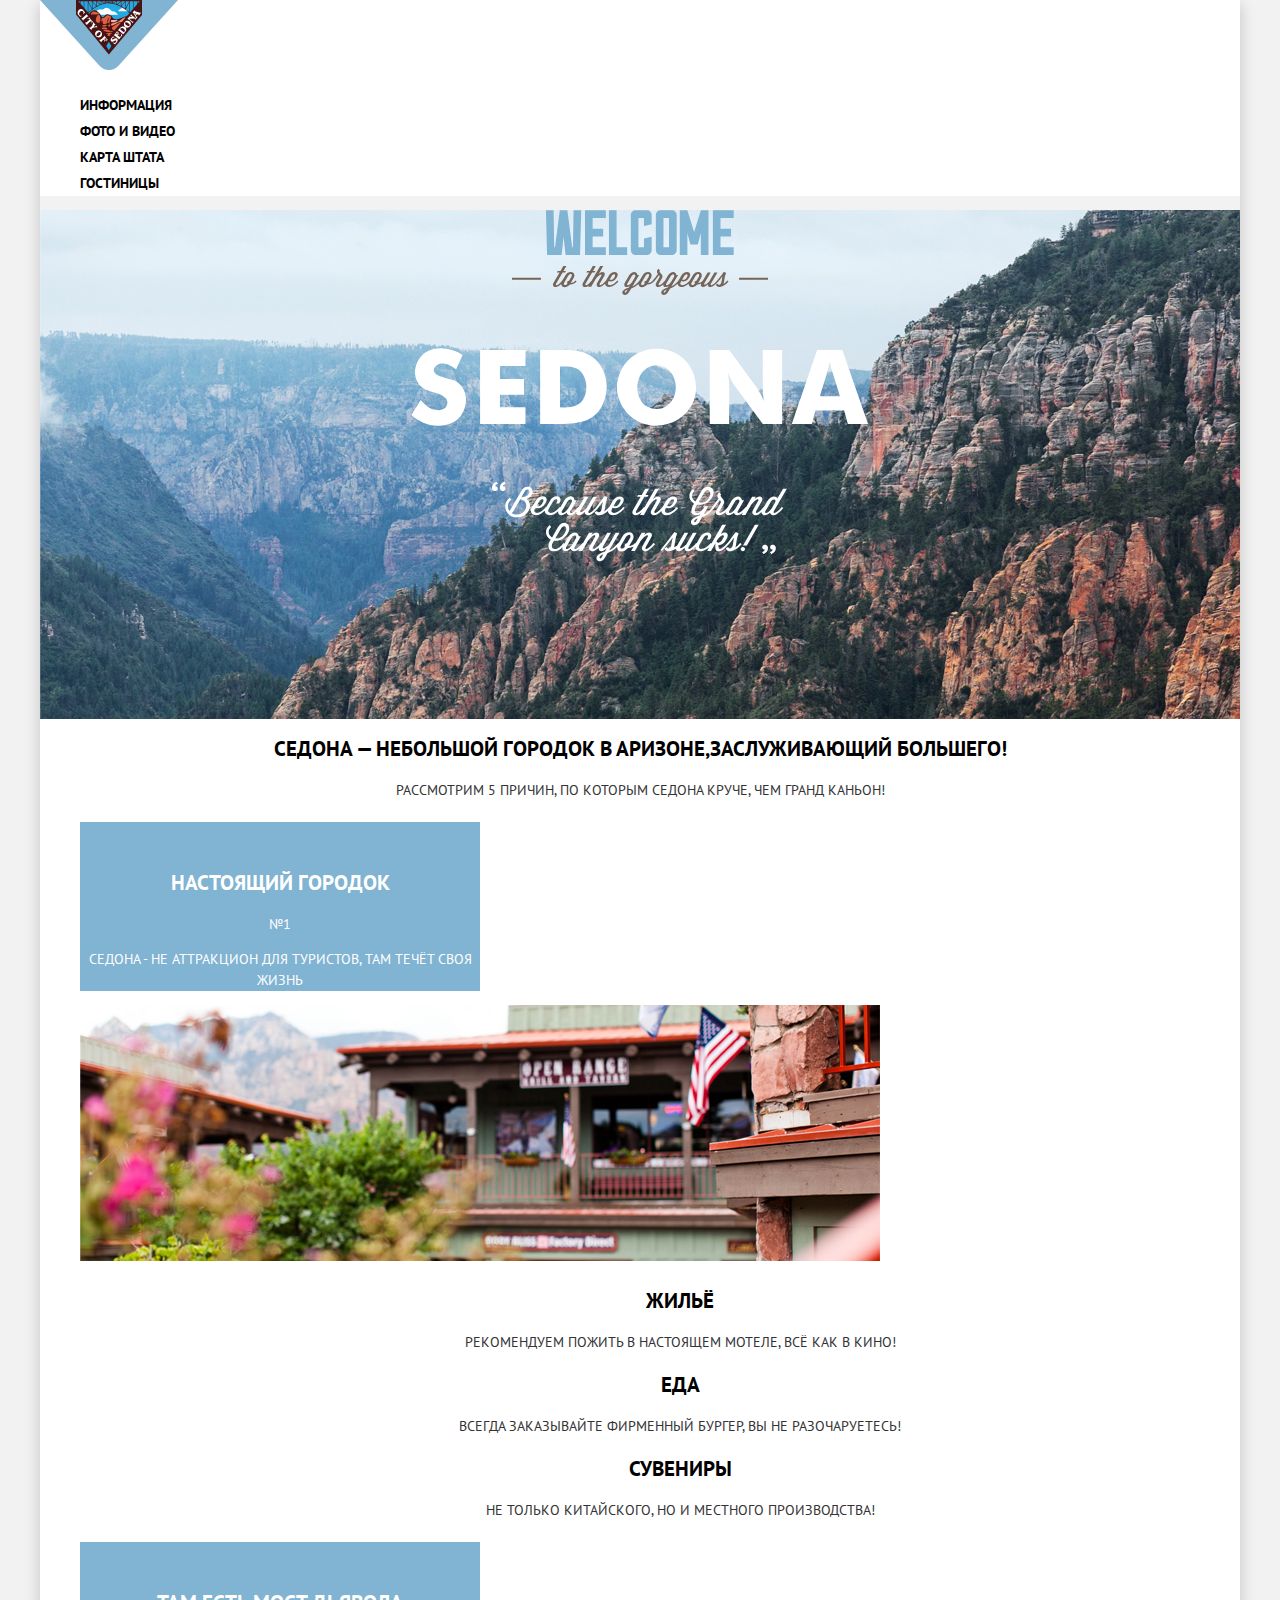
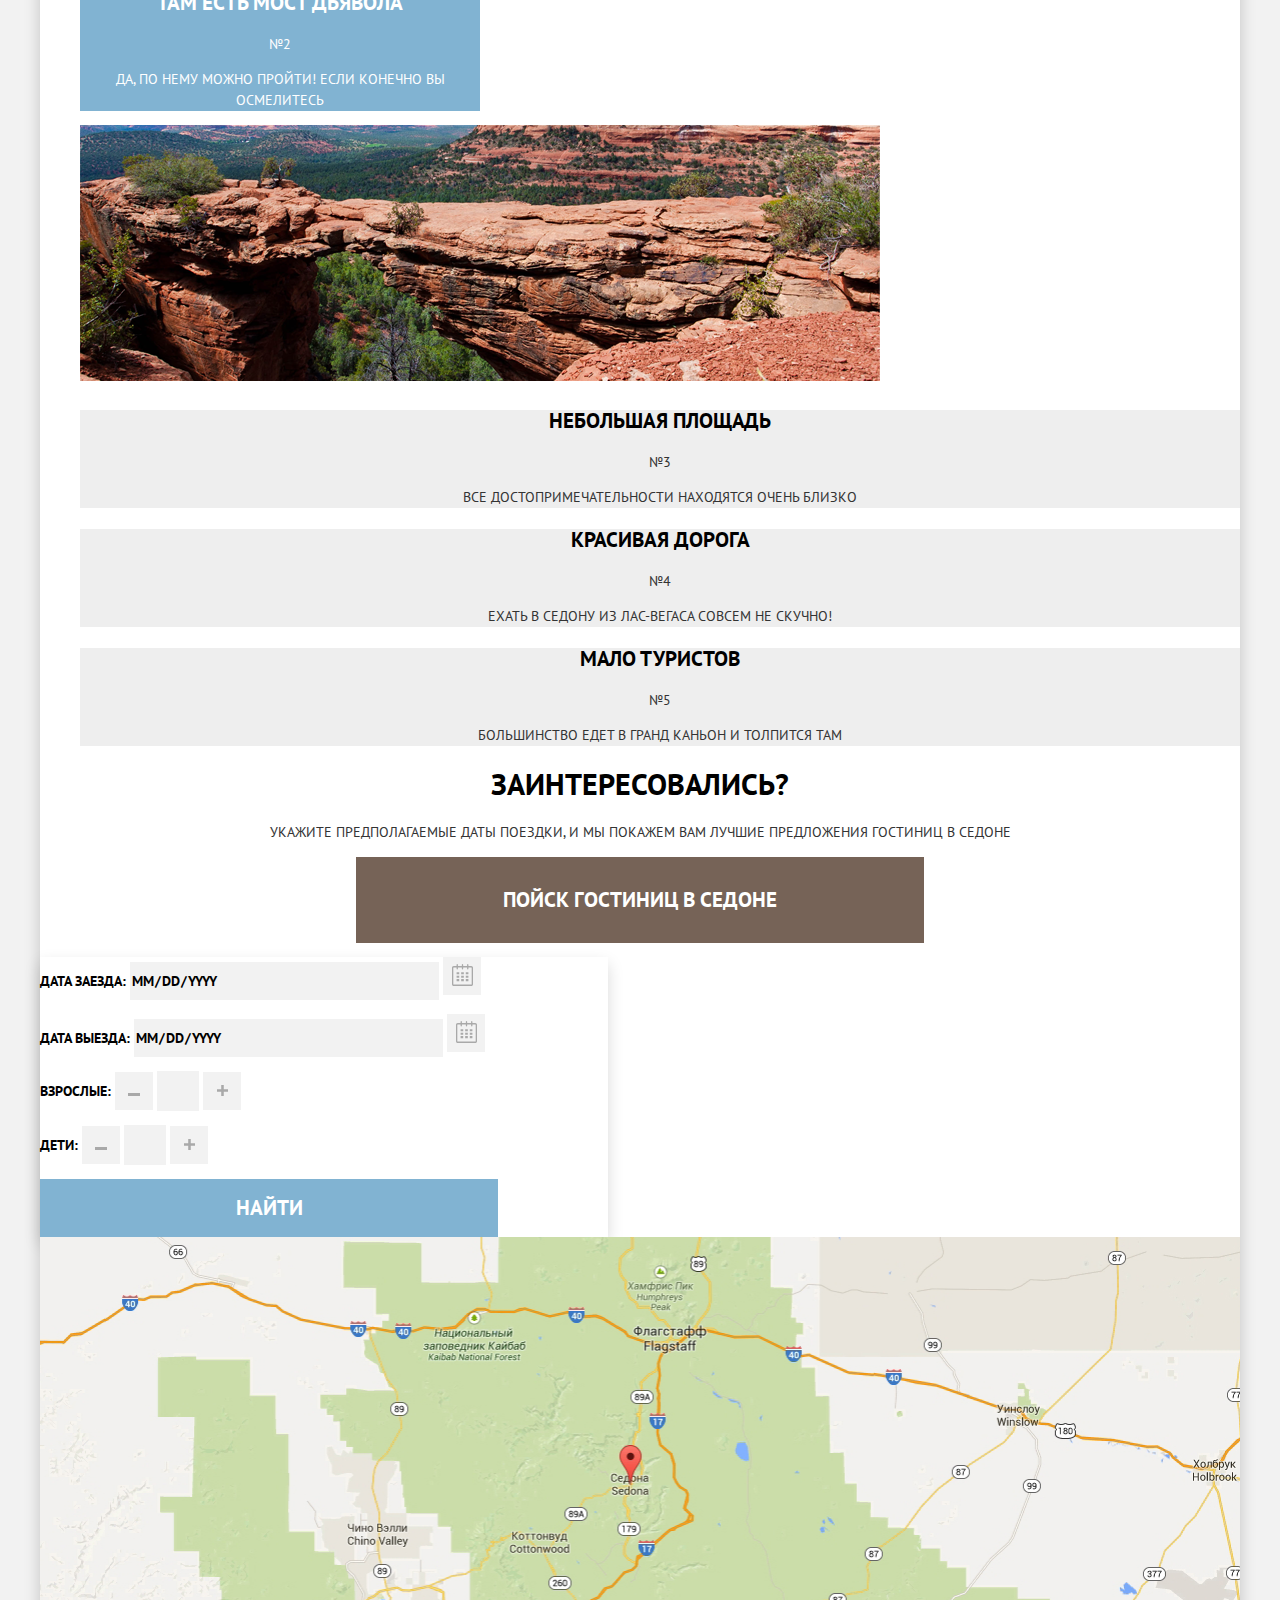
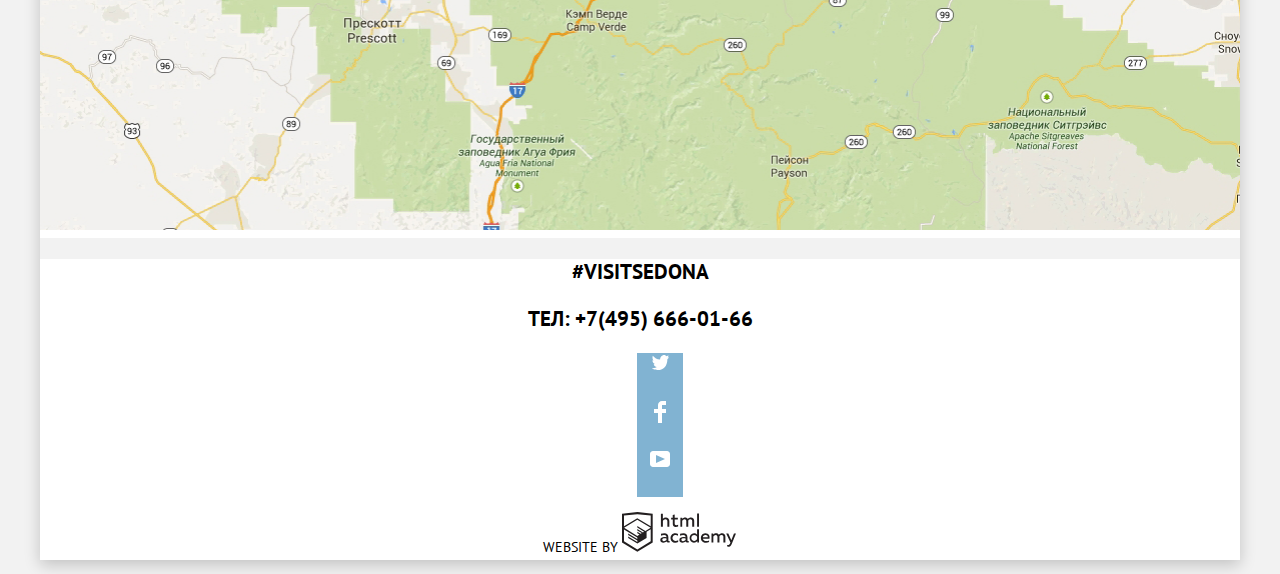
==== commit 110b4b80: "Fixed small issues" ====
--- a/index.html
+++ b/index.html
@@ -35,7 +35,7 @@
 
       <h1 class="visually-hidden">Tуристический городок «Седона»</h1>
 
-      <div class="top-section"></div>
+      <div class="welcome-section"></div>
 
       <section class="features">
         <div class="title">
--- a/css/style.css
+++ b/css/style.css
@@ -21,7 +21,7 @@
 /* Globals */
 body {
   width: 1200px;
-  margin: 0;
+  margin: 0 auto;
   padding: 0;
   font-family: 'PT Sans', 'Arial', sans-serif;
   font-weight: 400;
@@ -29,6 +29,7 @@
   line-height: 26px;
   text-transform: uppercase;
   background-color: var(--form-grey);
+  box-shadow: 0px 5px 15px rgba(0, 1, 1, 0.2);
 }
 
 a {
@@ -44,7 +45,6 @@
 .container,
 .page-footer {
   background-color: var(--basic-white);
-  box-shadow: 0px 5px 15px rgba(0, 1, 1, 0.2);
 }
 
 /* Main navigation */
@@ -53,6 +53,8 @@
   line-height: 26px;
   font-weight: 700;
   color: var(--basic-black);
+  margin: 0;
+  padding: 0;
 }
 
 .navigation-list {
@@ -83,10 +85,10 @@
   margin: -1px;
 }
 
-.top-section {
-  background-image: url("../img/background-photo.jpg");
-  background-position: top center;
-  background-repeat: no-repeat;
+.welcome-section {
+  background-image: url("../img/welcome.svg"), url("../img/background-photo.jpg");
+  background-position: top center, top center;
+  background-repeat: no-repeat, no-repeat;
   width: 100%;
   height: 509px;
   margin: 0;
@@ -282,14 +284,14 @@
   outline-offset: -2px;
 }
 
-input::-webkit-outer-spin-button,
-input::-webkit-inner-spin-button,
-input::-webkit-calendar-picker-indicator {
+.search-form input::-webkit-outer-spin-button,
+.search-form input::-webkit-inner-spin-button,
+.search-form input::-webkit-calendar-picker-indicator {
   display: none;
   -webkit-appearance: none;
 }
 
-input[type=number] {
+.search-form input[type=number] {
   -moz-appearance: textfield;
 }
 
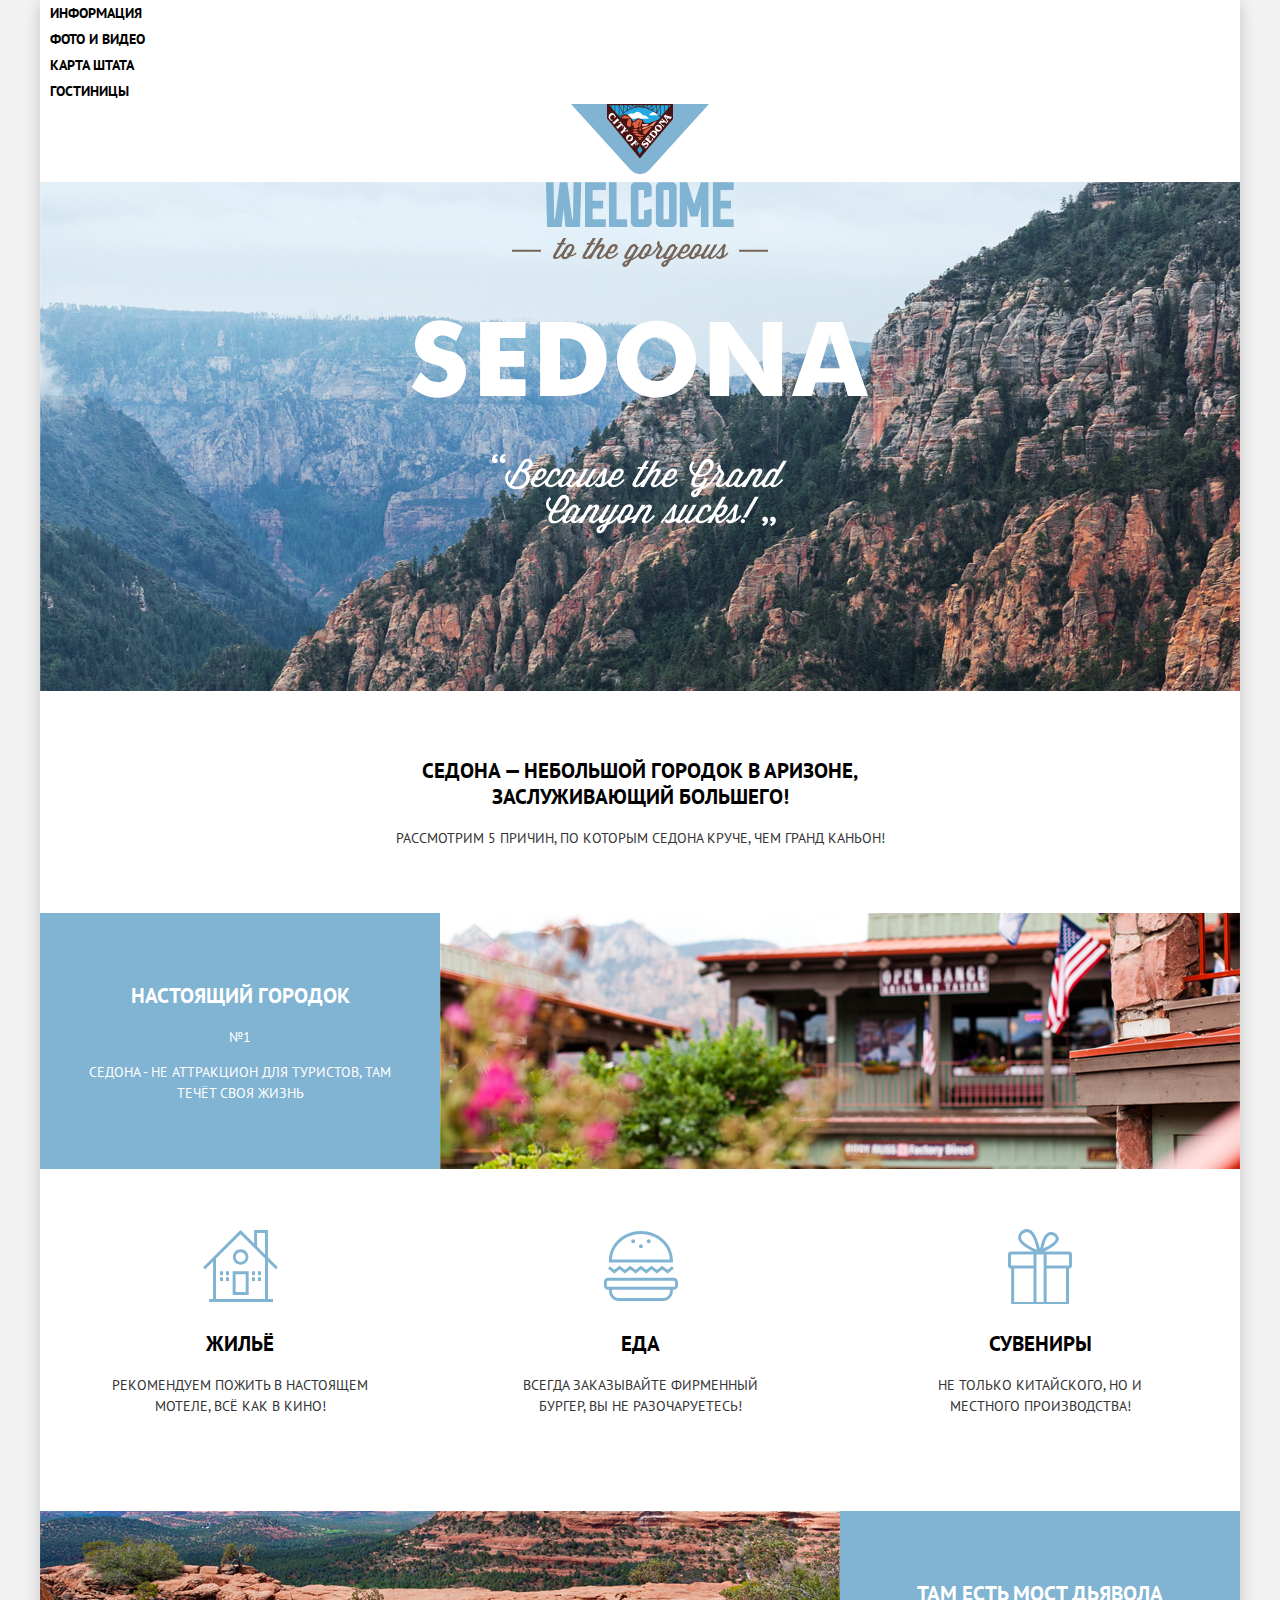
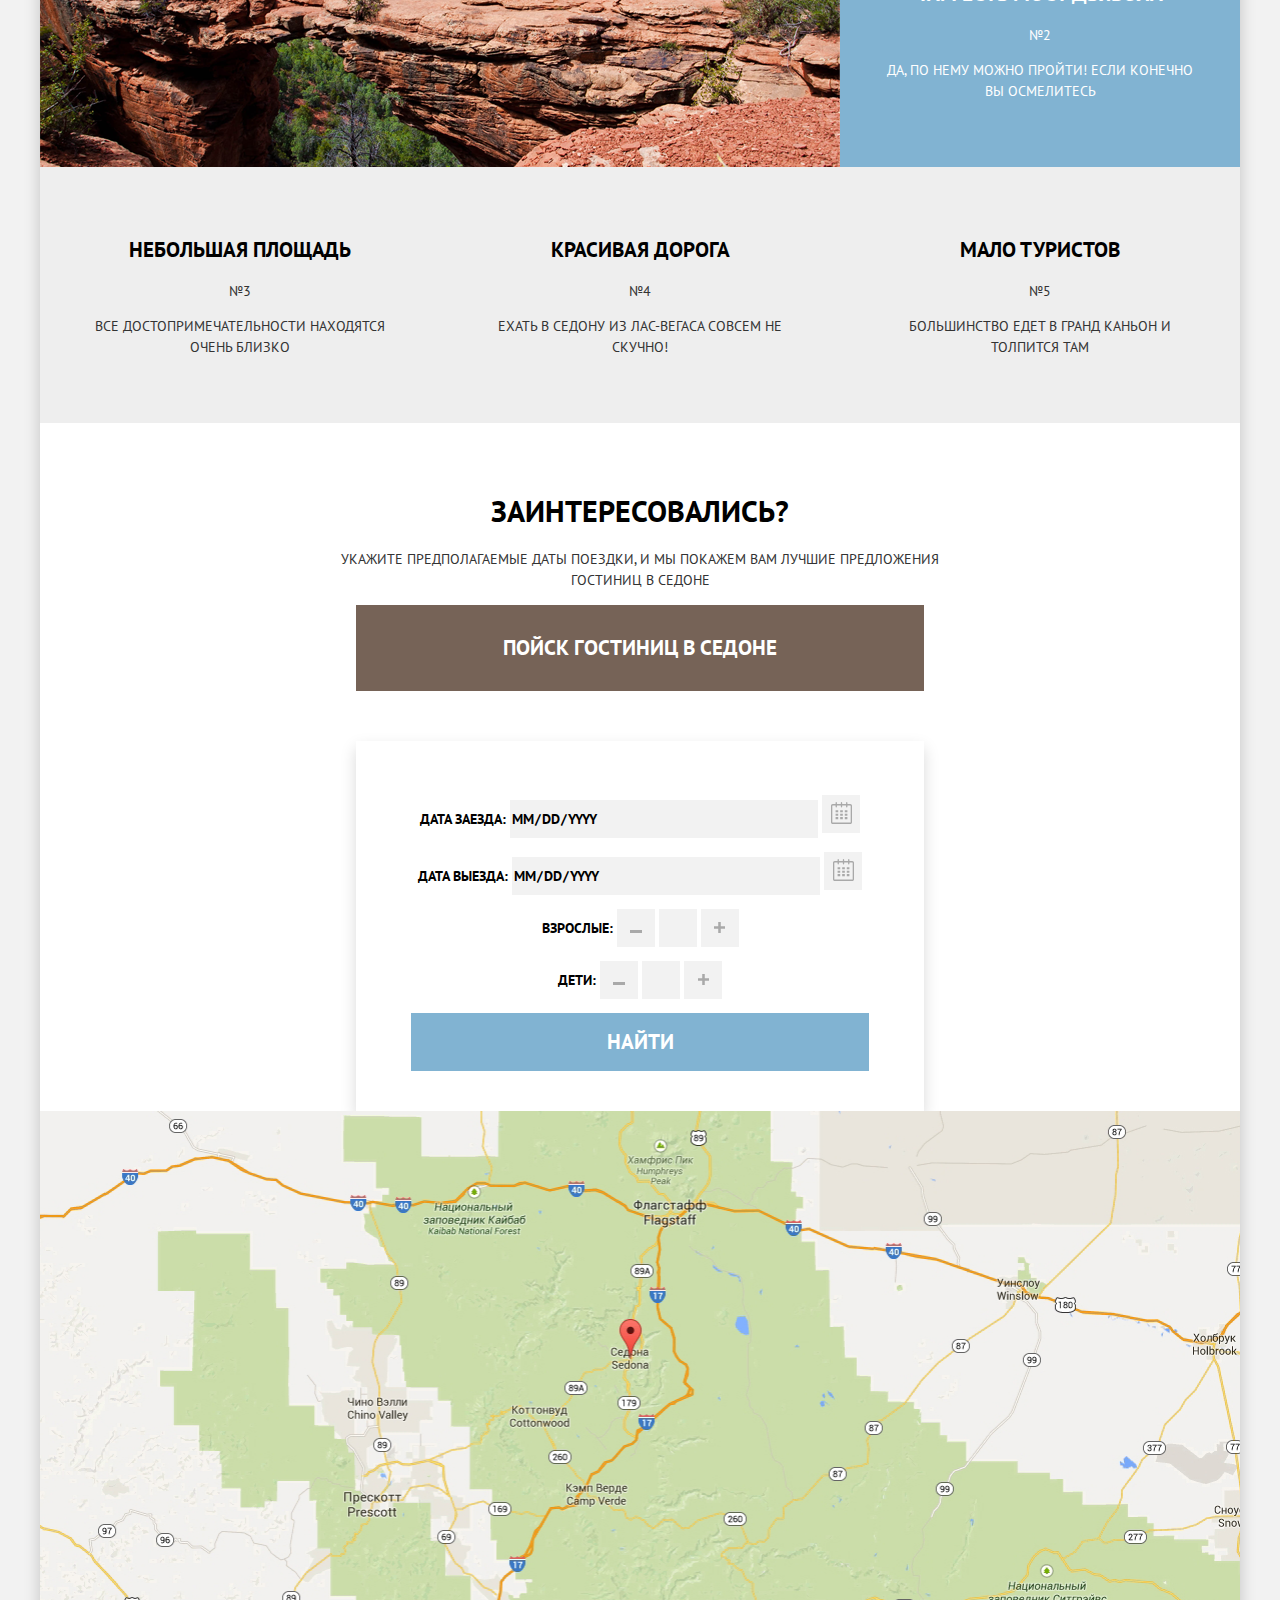
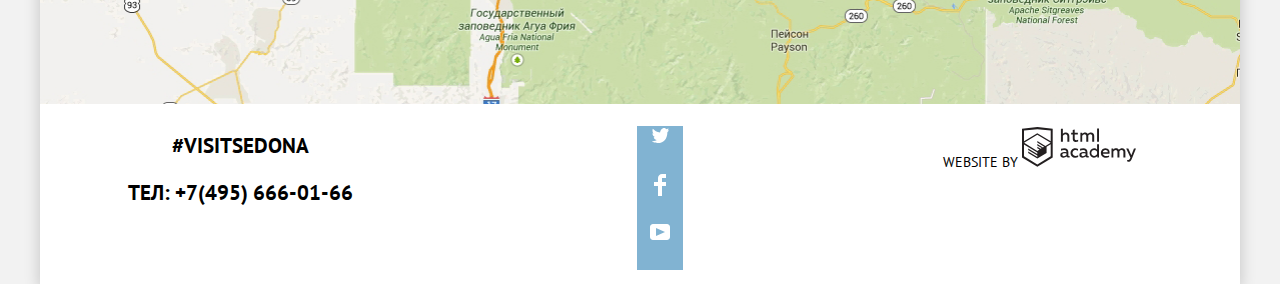
==== commit 91f199eb: "Сетка на гридах для главной страницы" ====
--- a/index.html
+++ b/index.html
@@ -39,55 +39,63 @@
 
       <section class="features">
         <div class="title">
-          <h2>Седона — небольшой городок в Аризоне,заслуживающий большего!</h2>
+          <h2>Седона — небольшой городок в Аризоне, заслуживающий большего!</h2>
           <p>Рассмотрим 5 причин, по которым Седона круче, чем гранд каньон!</p>
         </div>
 
         <ul class="features-list">
           <li>
-            <div class="feature-item-large">
-              <h3>Настоящий городок</h3>
-              <p>№1</p>
-              <p>Седона - не аттракцион для туристов, там течёт своя жизнь</p>
+            <div class="feature-container">
+              <div class="feature-item-large">
+                <h3>Настоящий городок</h3>
+                <p>№1</p>
+                <p>Седона - не аттракцион для туристов, там течёт своя жизнь</p>
+              </div>
+              <img src="img/image-1.png" width="800" height="256" alt="Настоящий городок">
             </div>
-            <img src="img/image-1.png" width="800" height="256" alt="Настоящий городок">
             <ul class="benefits-list">
-              <li class="benefit-item">
+              <li class="benefit-item benefit-1">
                 <h3>Жильё</h3>
                 <p>Рекомендуем пожить в настоящем мотеле, всё как в кино!</p>
               </li>
-              <li class="benefit-item">
+              <li class="benefit-item benefit-2">
                 <h3>Еда</h3>
                 <p>Всегда заказывайте фирменный бургер, вы не разочаруетесь!</p>
               </li>
-              <li class="benefit-item">
+              <li class="benefit-item benefit-3">
                 <h3>Сувениры</h3>
                 <p>Не только китайского, но и местного производства!</p>
               </li>
             </ul>
           </li>
           <li>
-            <div class="feature-item-large">
-              <h3>Там есть мост дьявола</h3>
-              <p>№2</p>
-              <p>Да, по нему можно пройти! Если конечно вы осмелитесь</p>
+            <div class="feature-container-2">
+              <img src="img/image-2.png" width="800" height="256" alt="Мост дьявола">
+              <div class="feature-item-large">
+                <h3>Там есть мост дьявола</h3>
+                <p>№2</p>
+                <p>Да, по нему можно пройти! Если конечно вы осмелитесь</p>
+              </div>
             </div>
-            <img src="img/image-2.png" width="800" height="256" alt="Мост дьявола">
-          </li>
-          <li class="feature-item item-bottom">
-            <h3>Небольшая площадь</h3>
-            <p>№3</p>
-            <p>Все достопримечательности находятся очень близко</p>
-          </li>
-          <li class="feature-item item-bottom">
-            <h3>Красивая дорога</h3>
-            <p>№4</p>
-            <p>Ехать в седону из Лас-Вегаса совсем не скучно!</p>
-          </li>
-          <li class="feature-item item-bottom">
-            <h3>Мало туристов</h3>
-            <p>№5</p>
-            <p>Большинство едет в гранд каньон и толпится там</p>
+          </li>
+          <li>
+            <ul class="last-features">
+              <li class="feature-item">
+                <h3>Небольшая площадь</h3>
+                <p>№3</p>
+                <p>Все достопримечательности находятся очень близко</p>
+              </li>
+              <li class="feature-item">
+                <h3>Красивая дорога</h3>
+                <p>№4</p>
+                <p>Ехать в седону из Лас-Вегаса совсем не скучно!</p>
+              </li>
+              <li class="feature-item">
+                <h3>Мало туристов</h3>
+                <p>№5</p>
+                <p>Большинство едет в гранд каньон и толпится там</p>
+            </ul>
+          </li>
           </li>
         </ul>
       </section>
--- a/css/style.css
+++ b/css/style.css
@@ -4,22 +4,26 @@
   --basic-white: #FFF;
   --basic-blue: #81B3D2;
   --hover-blue: #669EC0;
-  --focus-blue: #5496BD;
+  --active-blue: #5496BD;
   --basic-grey: #333;
   --secondary-grey: #EEE;
   --form-grey: #F2F2F2;
   --form-grey-hover: #EBEBEB;
   --form-grey-border: #E5E5E5;
+  --rating-grey: #666;
+  --arrow-grey: #CACACA;
   --basic-brown: #766357;
   --hover-brown: #604E43;
-  --focus-brown: #503E33;
+  --active-brown: #503E33;
   --elements: #A9A9A9;
   --copy-main: #231F20;
-  --copy-focus: #BDBBBC;
+  --copy-active: #BDBBBC;
+  --opacity-black: rgba(0, 0, 0, 0.3);
+  --opacity-white: rgba(255, 255, 255, 0.3);
 }
 
 /* Globals */
-body {
+.page-body {
   width: 1200px;
   margin: 0 auto;
   padding: 0;
@@ -30,6 +34,10 @@
   text-transform: uppercase;
   background-color: var(--form-grey);
   box-shadow: 0px 5px 15px rgba(0, 1, 1, 0.2);
+  min-height: 100%;
+  display: grid;
+  grid-template-rows: min-content 1fr min-content;
+  align-content: start;
 }
 
 a {
@@ -47,21 +55,53 @@
   background-color: var(--basic-white);
 }
 
-/* Main navigation */
+.visually-hidden {
+  position: absolute;
+  width: 1px;
+  height: 1px;
+  margin: -1px;
+  border: 0;
+  padding: 0;
+  white-space: nowrap;
+  clip-path: inset(100%);
+  clip: rect(0 0 0 0);
+  overflow: hidden;
+}
+
+/* Grid */
+.page {
+  height: 100%;
+}
+
+.main-header {
+  display: grid;
+}
+
+/* Logo */
+.main-header-logo {
+  order: 1;
+  justify-self: center;
+}
+
+/* Navigation */
 .navigation {
-  font-size: 14px;
-  line-height: 26px;
-  font-weight: 700;
-  color: var(--basic-black);
-  margin: 0;
-  padding: 0;
+  display: grid;
+  grid-template-columns: 1fr min-content;
+  width: 1180px;
+  margin: 0 auto;
+  padding: 0 10px;
 }
 
 .navigation-list {
+  font-size: 14px;
+  line-height: 26px;
+  font-weight: 700;
+  color: var(--basic-black);
+  margin: 0;
+  padding: 0;
   list-style: none;
 }
 
-/* User navigation */
 .navigation-list a {
   color: var(--basic-black);
 }
@@ -76,18 +116,14 @@
   opacity: 0.3;
 }
 
+.page-active a {
+  color: var(--basic-brown);
+}
+
 /* Welcome */
-.visually-hidden {
-  position: absolute;
-  clip: rect(0 0 0 0);
-  width: 1px;
-  height: 1px;
-  margin: -1px;
-}
-
 .welcome-section {
   background-image: url("../img/welcome.svg"), url("../img/background-photo.jpg");
-  background-position: top center, top center;
+  background-position: top center, center center;
   background-repeat: no-repeat, no-repeat;
   width: 100%;
   height: 509px;
@@ -96,9 +132,27 @@
 }
 
 /* Features */
+.feature-container {
+  display: grid;
+  grid-template-columns: 1fr 2fr;
+}
+
+.feature-container-2 {
+  display: grid;
+  grid-template-columns: 2fr 1fr;
+}
+
+.benefits-list, .last-features {
+  display: grid;
+  grid-template-columns: 1fr 1fr 1fr;
+}
+
 .features-list,
-.benefits-list {
+.benefits-list,
+.last-features {
   list-style: none;
+  margin: 0;
+  padding: 0;
 }
 
 .feature-item,
@@ -108,6 +162,10 @@
   text-align: center;
 }
 
+.title, .search {
+  padding: 50px 290px;
+}
+
 .title h2 {
   font-size: 21px;
   line-height: 26px;
@@ -124,22 +182,60 @@
   color: var(--basic-grey);
 }
 
-.feature-item-large p {
-  color: var(--basic-white);
-}
-
 .feature-item-large {
   color: var(--basic-white);
   background-color: var(--basic-blue);
-  width: 400px;
-}
-
-.feature-item-large h3 {
-  padding-top: 50px;
-}
-
-.item-bottom {
+  padding: 51px 42px;
+}
+
+.feature-item-large p {
+  color: var(--basic-white);
+}
+
+.feature-container img {
+  height: 256px;
+}
+
+.last-features li {
+  padding: 51px 50px;
+}
+
+.last-features {
   background-color: var(--secondary-grey);
+}
+
+.benefit-item {
+  padding: 60px 70px 80px 70px;
+}
+
+.benefit-1::before {
+  content: "";
+  width: 75px;
+  height: 75px;
+  background-image: url("../img/icons/icon-1.svg");
+  background-repeat: no-repeat;
+  background-position: center;
+  display: inline-block;
+}
+
+.benefit-2::before {
+  content: "";
+  width: 75px;
+  height: 75px;
+  background-image: url("../img/icons/icon-3.svg");
+  background-repeat: no-repeat;
+  background-position: center;
+  display: inline-block;
+}
+
+.benefit-3::before {
+  content: "";
+  width: 75px;
+  height: 75px;
+  background-image: url("../img/icons/icon-2.svg");
+  background-repeat: no-repeat;
+  background-position: center;
+  display: inline-block;
 }
 
 /* Search */
@@ -173,18 +269,22 @@
   cursor: pointer;
 }
 
-.button-search-hotel:hover {
+.button-search-hotel:hover,
+.button-search-hotel:focus {
   background-color: var(--hover-brown);
 }
 
-.button-search-hotel:focus {
-  background-color: var(--focus-brown);
+.button-search-hotel:active {
+  color: var(--opacity-white);
+  background-color: var(--active-brown);
   outline: none;
 }
 
 /* Page footer */
 .page-footer {
   color: var(--basic-black);
+  display: grid;
+  grid-template-columns: 1fr 1fr 1fr;
 }
 
 .contacts {
@@ -211,16 +311,17 @@
   background-color: var(--basic-blue);
 }
 
-.social-button:hover {
+.social-button:hover,
+.social-button:focus {
   background-color: var(--hover-blue);
 }
 
-.social-button:focus {
-  background-color: var(--focus-blue);
-  outline: none;
-}
-
-.social-button:focus svg {
+.social-button:active {
+  background-color: var(--active-blue);
+  outline: none;
+}
+
+.social-button:active svg {
   opacity: 0.3;
 }
 
@@ -237,12 +338,13 @@
   fill: var(--copy-main);
 }
 
-.logo-htmlacademy:hover svg {
+.logo-htmlacademy:hover svg,
+.logo-htmlacademy:focus svg {
   fill: var(--basic-blue);
 }
 
-.logo-htmlacademy:focus svg {
-  fill: var(--copy-focus);
+.logo-htmlacademy:active svg {
+  fill: var(--copy-active);
 }
 
 /* Search form */
@@ -256,6 +358,9 @@
   width: 568px;
   background-color: var(--basic-white);
   box-shadow: 0px 7px 15px rgba(0, 1, 1, 0.15);
+  margin: auto;
+  text-align: center;
+  padding: 40px 0;
 }
 
 .search-form input[type="date"],
@@ -267,6 +372,7 @@
   text-transform: uppercase;
   background-color: var(--form-grey);
   border: none;
+  box-sizing: border-box;
 }
 
 .search-form input[type="number"] {
@@ -280,8 +386,8 @@
 
 .search-form input:focus {
   background-color: var(--basic-white);
-  outline: 2px solid var(--form-grey-border);
-  outline-offset: -2px;
+  border: 2px solid var(--form-grey-border);
+  outline: none;
 }
 
 .search-form input::-webkit-outer-spin-button,
@@ -335,12 +441,14 @@
   cursor: pointer;
 }
 
-.button-search:hover {
+.button-search:hover,
+.button-search:focus {
   background-color: var(--hover-blue);
 }
 
-.button-search:focus {
-  background-color: var(--focus-blue);
+.button-search:active {
+  color: var(--opacity-white);
+  background-color: var(--active-blue);
   outline: none;
 }
 
@@ -350,4 +458,212 @@
   background-color: var(--form-grey);
   border: none;
   cursor: pointer;
+}
+
+/* Filters */
+.filtres {
+  background-image: url("../img/catalog-bg.jpg");
+  background-position: top center;
+  background-repeat: no-repeat;
+  background-size: cover;
+  background-color: var(--basic-blue);
+  width: 100%;
+  margin: 0;
+  padding: 0;
+  color: var(--basic-white);
+}
+
+.filter fieldset {
+  padding: 0;
+  margin: 0;
+  border: none;
+}
+
+.filter legend {
+  font-size: 16px;
+  font-weight: 700;
+  line-height: 21px;
+  margin: 0;
+  padding: 0;
+}
+
+.filter ul {
+  list-style: none;
+  line-height: 21px;
+  margin: 0;
+  padding: 0;
+}
+
+.button-resutls {
+  padding: 6px 34px;
+  font-size: 14px;
+  line-height: 21px;
+  text-align: center;
+  color: var(--basic-white);
+  text-transform: uppercase;
+  background-color: transparent;
+  border: 2px solid var(--basic-white);
+  cursor: pointer;
+  outline: none;
+}
+
+.button-resutls:hover {
+  color: var(--basic-black);
+  background-color: var(--basic-white);
+}
+
+/* Results */
+.results ul {
+  list-style: none;
+  margin: 0;
+  padding: 0;
+}
+
+.results-number {
+  font-size: 21px;
+  line-height: 26px;
+  font-weight: 700;
+}
+
+.results-sort {
+  font-size: 12px;
+  line-height: 18px;
+}
+
+.sort-type a {
+  color: var(--opacity-black);
+  border-bottom: 1px var(--basic-blue) dashed;
+}
+
+.sort-type a:hover,
+.sort-type a:focus {
+  color: var(--basic-blue);
+  border-bottom: 1px var(--basic-blue) dashed;
+}
+
+.sort-type a:active {
+  color: var(--basic-black);
+  border: none;
+}
+
+.sort-active a {
+  color: var(--basic-blue);
+  border: none;
+}
+
+.sort-arrange {
+  width: 0;
+  height: 0;
+  border-left: 5px solid transparent;
+  border-right: 5px solid transparent;
+  display: inline-block;
+}
+
+.sort-ascending {
+  border-bottom: 10px solid var(--arrow-grey);
+}
+
+.sort-descending {
+  border-top: 10px solid var(--arrow-grey);
+}
+
+.sort-ascending:hover,
+.sort-ascending:focus {
+  border-bottom-color: var(--basic-black);
+}
+
+.sort-descending:hover,
+.sort-descending:focus {
+  border-top-color: var(--basic-black);
+}
+
+.sort-ascending:active,
+.sort-arrange-active {
+  border-bottom-color: var(--basic-blue);
+}
+
+.sort-descending:active,
+.sort-arrange-active {
+  border-top-color: var(--basic-blue);
+}
+
+/* Housing Results */
+.housing-results ul {
+  list-style: none;
+  margin: 0;
+  padding: 0;
+}
+
+.housing-item {
+  width: 100%;
+  border-top: 1px solid var(--form-grey-border);
+  border-bottom: : 1px solid var(--form-grey-border);
+}
+
+.housing-item h3 {
+  font-size: 21px;
+  line-height: 26px;
+  font-weight: 700;
+  color: var(--basic-black);
+}
+
+.housing-item img {
+  width: 135px;
+  height: 90px;
+}
+
+.link-housing {
+  font-size: 14px;
+  line-height: 21px;
+  font-weight: 700;
+  color: var(--basic-white);
+  padding: 5px 17px;
+  background-color: var(--basic-blue);
+}
+
+.link-housing:hover,
+.link-housing:focus {
+  background-color: var(--hover-blue);
+}
+
+.link-housing:active {
+  color: var(--opacity-white);
+  background-color: var(--active-blue);
+  outline: none;
+}
+
+.link-reserve {
+  background-color: var(--basic-brown);
+}
+
+.link-reserve:hover,
+.link-reserve:focus {
+  background-color: var(--hover-brown);
+}
+
+.link-reserve:active {
+  color: var(--opacity-white);
+  background-color: var(--active-brown);
+  outline: none;
+}
+
+.rating {
+  display: inline-block;
+  text-align: center;
+  padding: 1px 14px 1px 14px;
+  color: var(--rating-grey);
+  background-color: var(--form-grey);
+}
+
+.stars {
+  background-image: url("../img/icons/star.svg");
+  height: 17px;
+}
+
+.stars-three {
+  width: 58px;
+}
+
+.stars-four {
+  width: 76px;
 }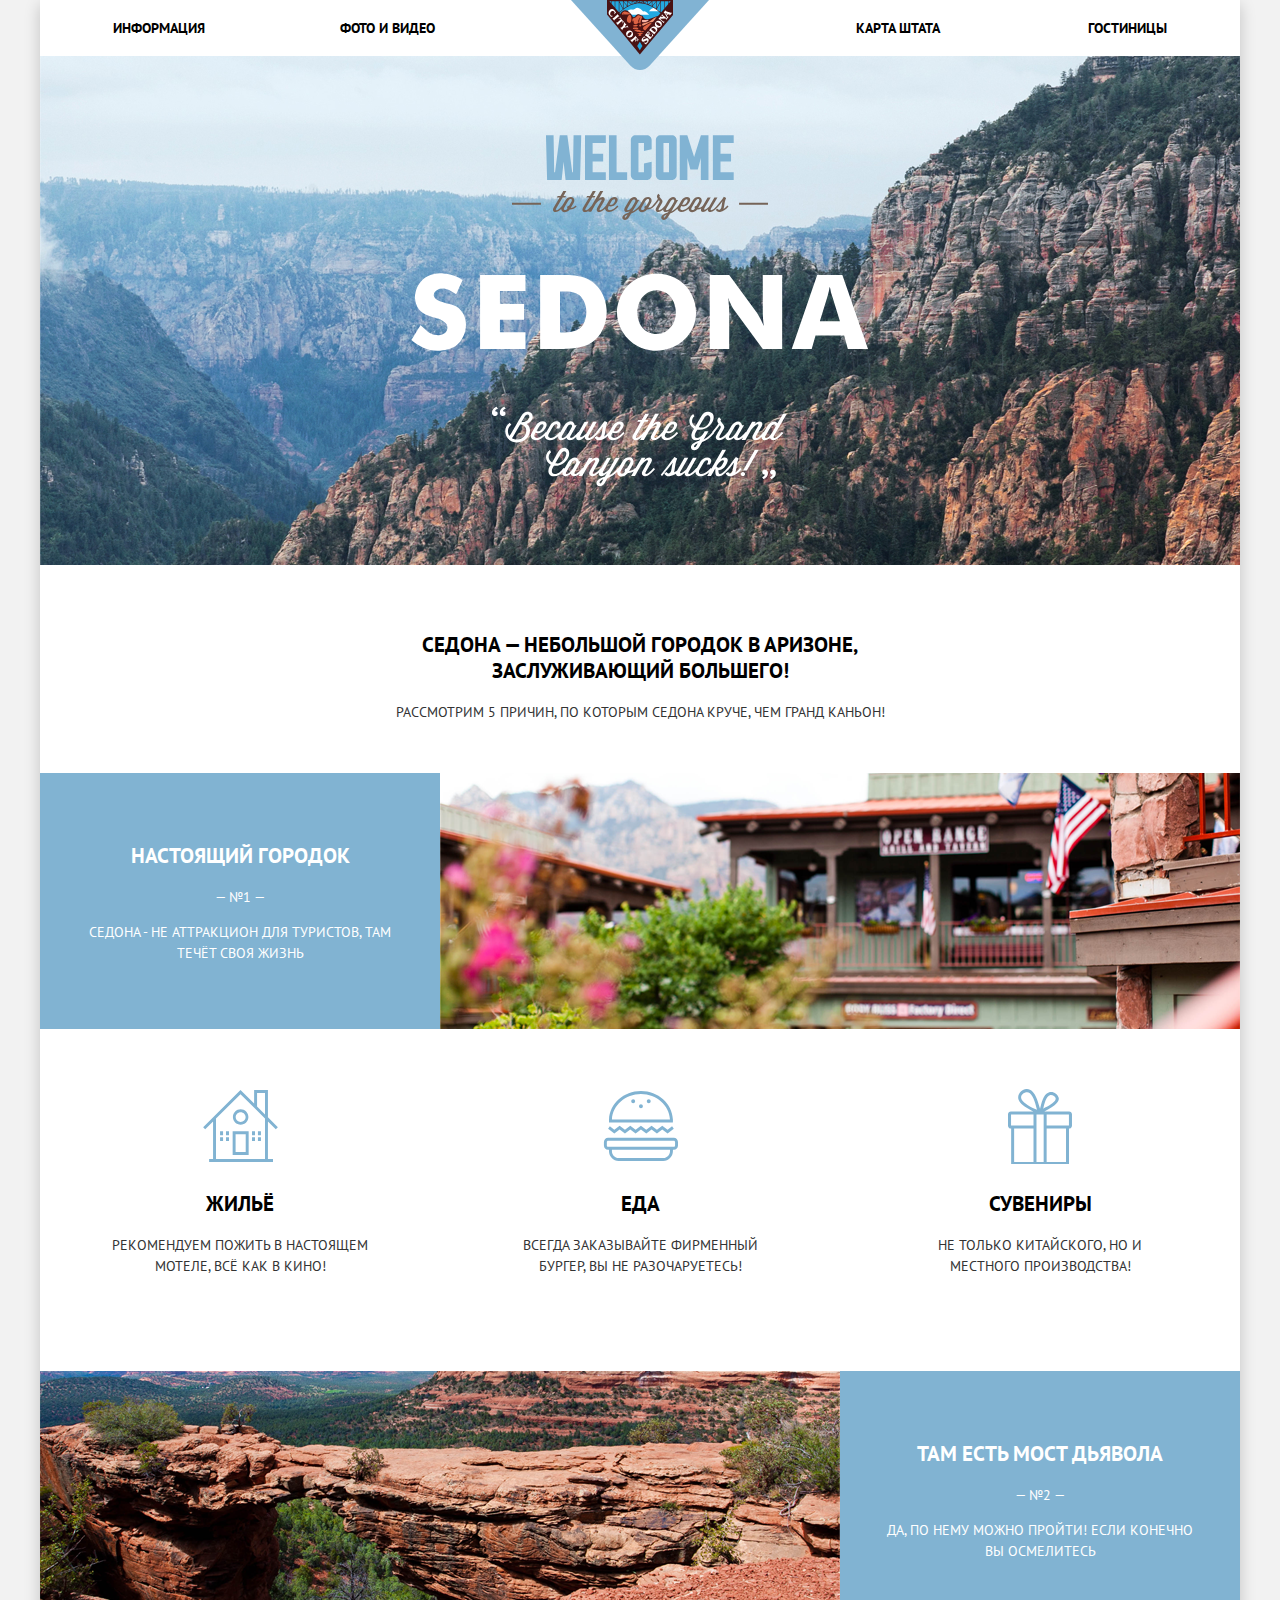
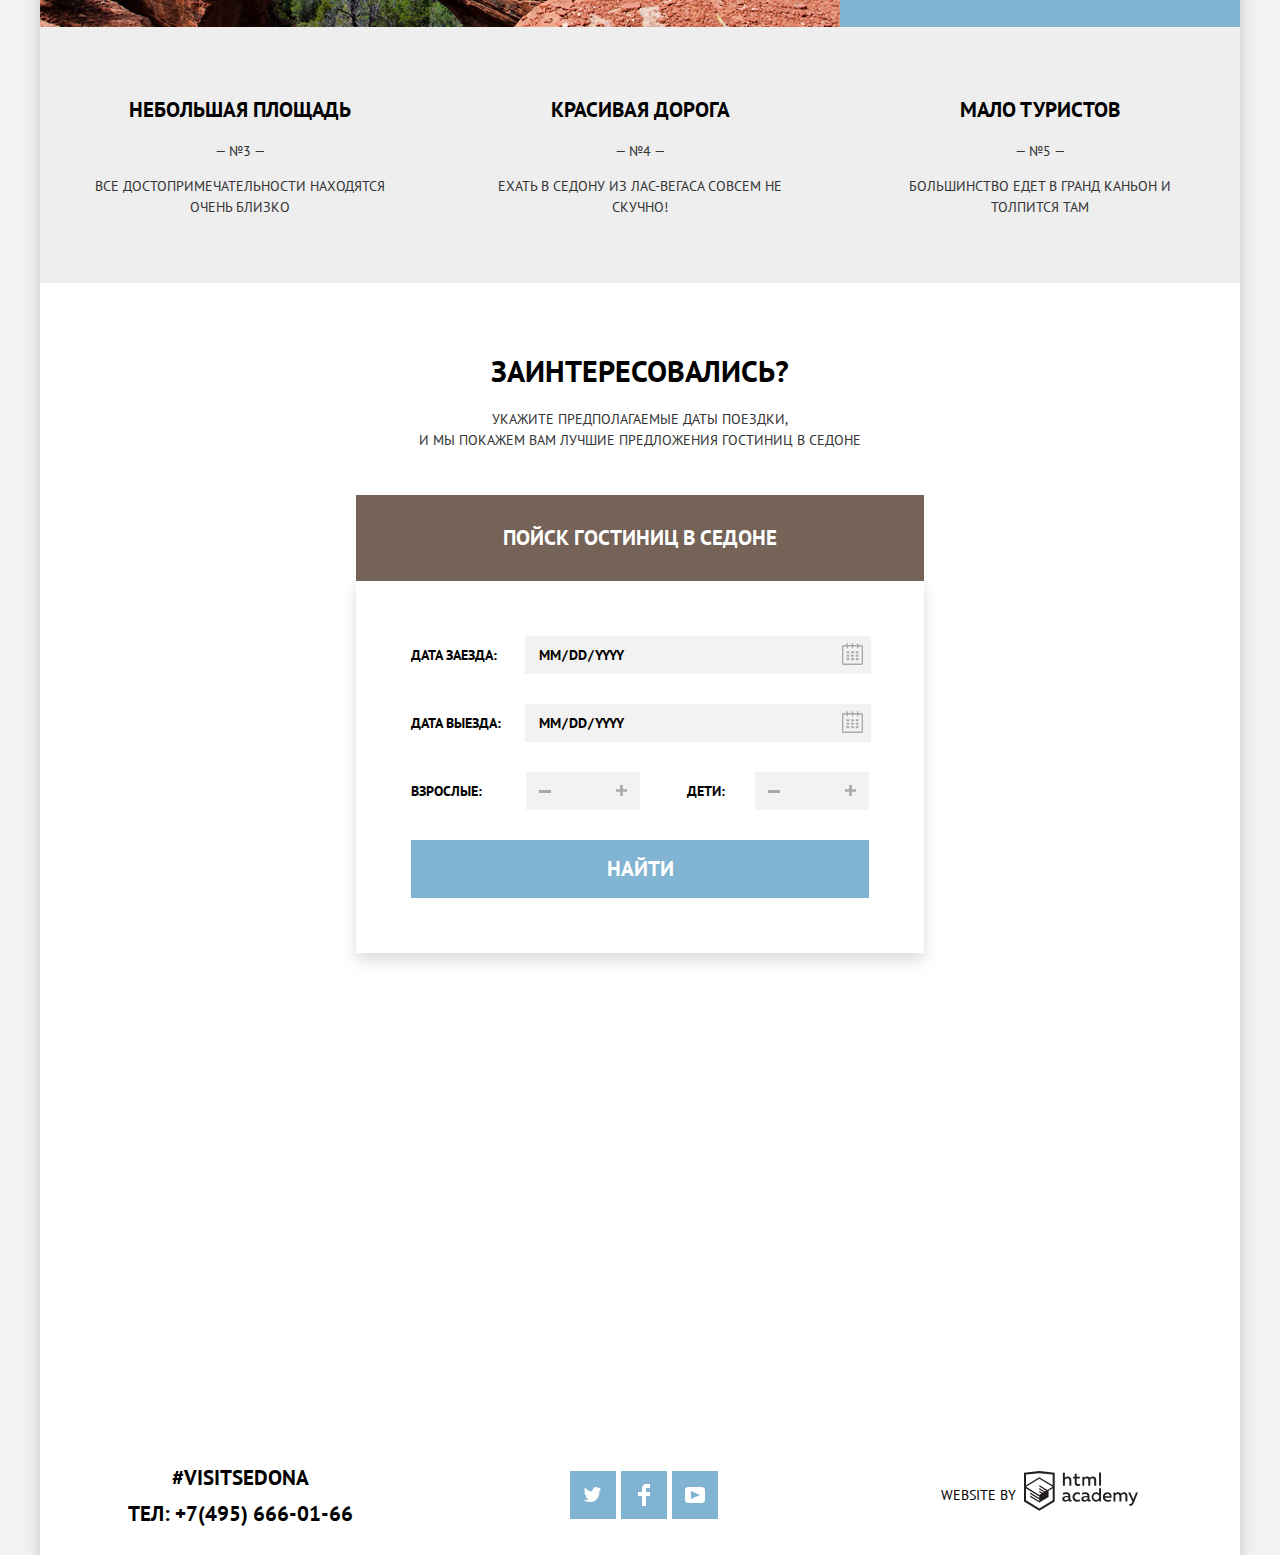
==== commit 84c24973: "Сетка на флексах для главной страницы" ====
--- a/index.html
+++ b/index.html
@@ -22,10 +22,10 @@
     </a>
     <nav class="navigation">
       <ul class="navigation-list">
-        <li><a href="#">Информация</a></li>
-        <li><a href="#">Фото и видео</a></li>
-        <li><a href="#">Карта штата</a></li>
-        <li><a href="catalog.html">Гостиницы</a></li>
+        <li class="navigation-item"><a href="#">Информация</a></li>
+        <li class="navigation-item"><a href="#">Фото и видео</a></li>
+        <li class="navigation-item navigation-items-right"><a href="#">Карта штата</a></li>
+        <li class="navigation-item"><a href="catalog.html">Гостиницы</a></li>
       </ul>
     </nav>
   </header>
@@ -45,35 +45,35 @@
 
         <ul class="features-list">
           <li>
-            <div class="feature-container">
+            <div class="feature-container-city">
               <div class="feature-item-large">
                 <h3>Настоящий городок</h3>
-                <p>№1</p>
+                <p class="feature-number">№1</p>
                 <p>Седона - не аттракцион для туристов, там течёт своя жизнь</p>
               </div>
               <img src="img/image-1.png" width="800" height="256" alt="Настоящий городок">
             </div>
             <ul class="benefits-list">
-              <li class="benefit-item benefit-1">
+              <li class="benefit-item benefit-home">
                 <h3>Жильё</h3>
                 <p>Рекомендуем пожить в настоящем мотеле, всё как в кино!</p>
               </li>
-              <li class="benefit-item benefit-2">
+              <li class="benefit-item benefit-food">
                 <h3>Еда</h3>
                 <p>Всегда заказывайте фирменный бургер, вы не разочаруетесь!</p>
               </li>
-              <li class="benefit-item benefit-3">
+              <li class="benefit-item benefit-gift">
                 <h3>Сувениры</h3>
                 <p>Не только китайского, но и местного производства!</p>
               </li>
             </ul>
           </li>
           <li>
-            <div class="feature-container-2">
+            <div class="feature-container-bridge">
               <img src="img/image-2.png" width="800" height="256" alt="Мост дьявола">
               <div class="feature-item-large">
                 <h3>Там есть мост дьявола</h3>
-                <p>№2</p>
+                <p class="feature-number">№2</p>
                 <p>Да, по нему можно пройти! Если конечно вы осмелитесь</p>
               </div>
             </div>
@@ -82,17 +82,17 @@
             <ul class="last-features">
               <li class="feature-item">
                 <h3>Небольшая площадь</h3>
-                <p>№3</p>
+                <p class="feature-number">№3</p>
                 <p>Все достопримечательности находятся очень близко</p>
               </li>
               <li class="feature-item">
                 <h3>Красивая дорога</h3>
-                <p>№4</p>
+                <p class="feature-number">№4</p>
                 <p>Ехать в седону из Лас-Вегаса совсем не скучно!</p>
               </li>
               <li class="feature-item">
                 <h3>Мало туристов</h3>
-                <p>№5</p>
+                <p class="feature-number">№5</p>
                 <p>Большинство едет в гранд каньон и толпится там</p>
             </ul>
           </li>
@@ -102,14 +102,14 @@
 
       <section class="search">
         <h2>Заинтересовались?</h2>
-        <p>Укажите предполагаемые даты поездки, и мы покажем вам лучшие предложения гостиниц в Седоне</p>
+        <p class="subtitle">Укажите предполагаемые даты поездки, <br /> и мы покажем вам лучшие предложения гостиниц в Седоне</p>
         <button class="button-search-hotel" type="button">Пойск гостиниц в Седоне</button>
       </section>
 
       <section class="search-popup">
         <div>
           <form class="search-form" action="https://echo.htmlacademy.ru" method="post">
-            <p>
+            <p class="search-item-date-in">
               <label for="date-in">Дата заезда:</label>
               <input id="date-in" type="date" name="date-in">
               <button class="button-calendar" type="button">
@@ -120,7 +120,7 @@
                     d="M4.59399 9.2251H7.21899V11.2911H4.59399V9.2251ZM4.59399 12.6681H7.21899V14.7351H4.59399V12.6681ZM7.21899 16.1121H4.59399V18.1781H7.21899V16.1121ZM9.18799 16.1121H11.813V18.1781H9.18799V16.1121ZM11.813 12.6681H9.18799V14.7351H11.813V12.6681ZM9.18799 9.2251H11.813V11.2911H9.18799V9.2251ZM16.406 16.1121H13.781V18.1781H16.406V16.1121ZM13.781 12.6681H16.406V14.7351H13.781V12.6681ZM16.406 9.2251H13.781V11.2911H16.406V9.2251Z" />
                 </svg>
               </button>
-            <p>
+            <p class="search-item-date-out">
               <label for="date-out">Дата выезда:</label>
               <input id="date-out" type="date" name="date-out">
               <button class="button-calendar" type="button">
@@ -132,9 +132,9 @@
                 </svg>
               </button>
             </p>
-            <p>
+            <p class="search-item-adults">
               <label for="old">Взрослые:</label>
-              <button class="button-counter" type="button">
+              <button class="button-counter button-less" type="button">
                 <svg width="12" height="3">
                   <rect width="12" height="3" />
                 </svg>
@@ -146,9 +146,9 @@
                 </svg>
               </button>
             </p>
-            <p>
+            <p class="search-item-kids">
               <label for="kids">Дети:</label>
-              <button class="button-counter" type="button">
+              <button class="button-counter button-less" type="button">
                 <svg width="12" height="3">
                   <rect width="12" height="3" />
                 </svg>
@@ -162,12 +162,14 @@
             </p>
             <button class="button-search" type="submit">Найти</button>
           </form>
-
         </div>
-
-        <img class="map" src="img/map.jpg" width="1200" height="593" alt="Map">
-
       </section>
+
+      <div class="map">
+        <iframe
+          src="https://www.google.com/maps/embed?pb=!1m18!1m12!1m3!1d838162.8497460526!2d-112.35544125497712!3d34.85437714529082!2m3!1f0!2f0!3f0!3m2!1i1024!2i768!4f13.1!3m3!1m2!1s0x872da132f942b00d%3A0x5548c523fa6c8efd!2sSedona%2C%20AZ%2086336%2C%20USA!5e0!3m2!1sen!2snl!4v1614897295554!5m2!1sen!2snl"
+          width="1200" height="594" style="border:0;" allowfullscreen="" loading="lazy"></iframe>
+      </div>
 
     </div>
   </main>
--- a/css/style.css
+++ b/css/style.css
@@ -20,6 +20,7 @@
   --copy-active: #BDBBBC;
   --opacity-black: rgba(0, 0, 0, 0.3);
   --opacity-white: rgba(255, 255, 255, 0.3);
+  --opacity-white-footer: rgba(255, 255, 255, 0.9);
 }
 
 /* Globals */
@@ -75,31 +76,52 @@
 
 .main-header {
   display: grid;
+  position: relative;
 }
 
 /* Logo */
 .main-header-logo {
-  order: 1;
-  justify-self: center;
+  order: 0;
+  position: absolute;
+  left: 50%;
+  margin-left: -69px;
 }
 
 /* Navigation */
 .navigation {
-  display: grid;
-  grid-template-columns: 1fr min-content;
-  width: 1180px;
-  margin: 0 auto;
-  padding: 0 10px;
+  display: flex;
+  align-items: center
 }
 
 .navigation-list {
+  width: 100%;
+  padding: 15px 73px;
+  font-weight: 700;
   font-size: 14px;
   line-height: 26px;
-  font-weight: 700;
-  color: var(--basic-black);
-  margin: 0;
-  padding: 0;
+  text-transform: uppercase;
   list-style: none;
+  margin: 0;
+  display: flex;
+  flex-wrap: wrap
+}
+
+.navigation-item {
+  width: 227px;
+}
+
+.navigation-item:first-child,
+.navigation-item:nth-child(2) {
+  text-align: left;
+}
+
+.navigation-item:nth-child(3),
+.navigation-item:nth-child(4) {
+  text-align: right
+}
+
+.navigation-items-right {
+  margin-left: auto
 }
 
 .navigation-list a {
@@ -123,21 +145,21 @@
 /* Welcome */
 .welcome-section {
   background-image: url("../img/welcome.svg"), url("../img/background-photo.jpg");
-  background-position: top center, center center;
+  background-position: center center, center center;
   background-repeat: no-repeat, no-repeat;
   width: 100%;
-  height: 509px;
+  min-height: 509px;
   margin: 0;
   padding: 0;
 }
 
 /* Features */
-.feature-container {
+.feature-container-city {
   display: grid;
   grid-template-columns: 1fr 2fr;
 }
 
-.feature-container-2 {
+.feature-container-bridge {
   display: grid;
   grid-template-columns: 2fr 1fr;
 }
@@ -153,6 +175,10 @@
   list-style: none;
   margin: 0;
   padding: 0;
+}
+
+.features-list {
+  margin-top: 50px;
 }
 
 .feature-item,
@@ -163,7 +189,7 @@
 }
 
 .title, .search {
-  padding: 50px 290px;
+  padding: 50px 315px 0;
 }
 
 .title h2 {
@@ -204,38 +230,34 @@
   background-color: var(--secondary-grey);
 }
 
+.feature-number::before,
+.feature-number::after {
+  content: " — ";
+}
+
 .benefit-item {
   padding: 60px 70px 80px 70px;
 }
 
-.benefit-1::before {
+.benefit-item::before {
   content: "";
   width: 75px;
   height: 75px;
-  background-image: url("../img/icons/icon-1.svg");
   background-repeat: no-repeat;
   background-position: center;
   display: inline-block;
 }
 
-.benefit-2::before {
-  content: "";
-  width: 75px;
-  height: 75px;
+.benefit-home::before {
+  background-image: url("../img/icons/icon-1.svg");
+}
+
+.benefit-food::before {
+  background-image: url("../img/icons/icon-2.svg");
+}
+
+.benefit-gift::before {
   background-image: url("../img/icons/icon-3.svg");
-  background-repeat: no-repeat;
-  background-position: center;
-  display: inline-block;
-}
-
-.benefit-3::before {
-  content: "";
-  width: 75px;
-  height: 75px;
-  background-image: url("../img/icons/icon-2.svg");
-  background-repeat: no-repeat;
-  background-position: center;
-  display: inline-block;
 }
 
 /* Search */
@@ -256,6 +278,7 @@
 
 .button-search-hotel {
   width: 568px;
+  margin-top: 30px;
   padding: 30px 0 30px 0;
   font-size: 21px;
   font-weight: 700;
@@ -267,6 +290,7 @@
   background-color: var(--basic-brown);
   border: none;
   cursor: pointer;
+  outline: none;
 }
 
 .button-search-hotel:hover,
@@ -277,14 +301,21 @@
 .button-search-hotel:active {
   color: var(--opacity-white);
   background-color: var(--active-brown);
-  outline: none;
+}
+
+/* Map */
+.map {
+  margin-bottom: -120px;
 }
 
 /* Page footer */
 .page-footer {
+  background-color: var(--opacity-white-footer);
+  min-height: 120px;
   color: var(--basic-black);
   display: grid;
   grid-template-columns: 1fr 1fr 1fr;
+  z-index: 1
 }
 
 .contacts {
@@ -292,22 +323,39 @@
   font-weight: 700;
   line-height: 26px;
   text-align: center;
-}
-
+  justify-content: center;
+  padding-top: 30px;
+}
+
+.contacts p {
+  margin: 0 0 10px 0;
+}
+
+/* Social button */
 .footer-social {
+  justify-self: center;
   text-align: center;
+  padding-top: 36px;
 }
 
 .footer-social ul {
+  display: flex;
+  flex-wrap: wrap;
+  justify-content: space-between;
+  width: 141px;
+  margin: 0 auto;
+  padding: 0;
   list-style: none;
 }
 
-/* Social button */
 .social-button {
+  display: flex;
+  align-items: center;
+  justify-content: center;
   color: inherit;
   width: 46px;
   height: 48px;
-  display: inline-block;
+  margin-right: -7px;
   background-color: var(--basic-blue);
 }
 
@@ -327,6 +375,9 @@
 
 /*copyright */
 .footer-copyright {
+  display: flex;
+  align-items: center;
+  justify-content: center;
   color: var(--basic-black);
   font-size: 14px;
   line-height: 26px;
@@ -336,6 +387,7 @@
 
 .logo-htmlacademy svg {
   fill: var(--copy-main);
+  padding-left: 8px;
 }
 
 .logo-htmlacademy:hover svg,
@@ -349,18 +401,25 @@
 
 /* Search form */
 .search-popup {
-  font-weight: 700;
-  font-size: 14px;
-  line-height: 26px;
-}
-
-.search-form {
   width: 568px;
   background-color: var(--basic-white);
   box-shadow: 0px 7px 15px rgba(0, 1, 1, 0.15);
   margin: auto;
-  text-align: center;
-  padding: 40px 0;
+  font-weight: 700;
+  font-size: 14px;
+  line-height: 26px;
+}
+
+.search-form {
+  display: flex;
+  flex-wrap: wrap;
+  padding: 55px
+}
+
+.search-form p {
+  margin: 0;
+  padding: 0;
+  padding-bottom: 30px;
 }
 
 .search-form input[type="date"],
@@ -373,11 +432,13 @@
   background-color: var(--form-grey);
   border: none;
   box-sizing: border-box;
+  padding-left: 13px;
 }
 
 .search-form input[type="number"] {
   width: 38px;
   height: 38px;
+  margin-left: 38px;
 }
 
 .search-form input:hover {
@@ -399,6 +460,26 @@
 
 .search-form input[type=number] {
   -moz-appearance: textfield;
+}
+
+.search-item-date-in label {
+  margin-right: 24px;
+}
+
+.search-item-date-out label {
+  margin-right: 20px;
+}
+
+.search-item-adults label {
+  margin-right: 40px;
+}
+
+.search-item-kids label {
+  margin-right: 26px;
+}
+
+.search-form p.search-item-kids {
+  margin-left: 85px;
 }
 
 .button-counter {
@@ -408,6 +489,11 @@
   background-color: var(--form-grey);
   border: none;
   cursor: pointer;
+  position: absolute;
+}
+
+.button-less {
+  padding-bottom: 6px;
 }
 
 .button-counter,
@@ -439,6 +525,7 @@
   background-color: var(--basic-blue);
   border: none;
   cursor: pointer;
+  outline: none;
 }
 
 .button-search:hover,
@@ -449,7 +536,6 @@
 .button-search:active {
   color: var(--opacity-white);
   background-color: var(--active-blue);
-  outline: none;
 }
 
 .button-calendar {
@@ -458,6 +544,7 @@
   background-color: var(--form-grey);
   border: none;
   cursor: pointer;
+  position: absolute;
 }
 
 /* Filters */
@@ -473,6 +560,12 @@
   color: var(--basic-white);
 }
 
+.filter {
+  display: grid;
+  grid-template-columns: 1fr 1fr 1fr;
+  padding: 21px 73px;
+}
+
 .filter fieldset {
   padding: 0;
   margin: 0;
@@ -484,7 +577,7 @@
   font-weight: 700;
   line-height: 21px;
   margin: 0;
-  padding: 0;
+  padding-bottom: 12px;
 }
 
 .filter ul {
@@ -513,10 +606,20 @@
 }
 
 /* Results */
-.results ul {
+.results-sort,
+.results-show {
   list-style: none;
   margin: 0;
   padding: 0;
+}
+
+.results {
+  display: flex;
+  padding: 0 73px;
+}
+
+.sort {
+  padding: 5px 46px 5px 40px;
 }
 
 .results-number {
@@ -526,8 +629,17 @@
 }
 
 .results-sort {
+  display: flex;
+  gap: 32px;
+  padding-top: 24px;
   font-size: 12px;
   line-height: 18px;
+}
+
+.results-show {
+  display: flex;
+  gap: 12px;
+  padding-top: 23px;
 }
 
 .sort-type a {
@@ -595,7 +707,9 @@
 }
 
 .housing-item {
-  width: 100%;
+  display: grid;
+  grid-template-columns: 135px 1fr 135px;
+  padding: 30px 73px;
   border-top: 1px solid var(--form-grey-border);
   border-bottom: : 1px solid var(--form-grey-border);
 }
@@ -605,11 +719,26 @@
   line-height: 26px;
   font-weight: 700;
   color: var(--basic-black);
+  margin: 0;
 }
 
 .housing-item img {
   width: 135px;
   height: 90px;
+}
+
+.housing-details {
+  padding: 0 30px;
+}
+
+.housing-info {
+  display: flex;
+  gap: 15px;
+  padding: 9px 0;
+}
+
+.housing-info p {
+  margin: 0;
 }
 
 .link-housing {
@@ -634,6 +763,7 @@
 
 .link-reserve {
   background-color: var(--basic-brown);
+  margin-left: 2px;
 }
 
 .link-reserve:hover,
@@ -645,6 +775,10 @@
   color: var(--opacity-white);
   background-color: var(--active-brown);
   outline: none;
+}
+
+.housing-raiting {
+  text-align: right;
 }
 
 .rating {
@@ -653,11 +787,13 @@
   padding: 1px 14px 1px 14px;
   color: var(--rating-grey);
   background-color: var(--form-grey);
+  margin: 0;
 }
 
 .stars {
   background-image: url("../img/icons/star.svg");
   height: 17px;
+  margin-bottom: 45px;
 }
 
 .stars-three {
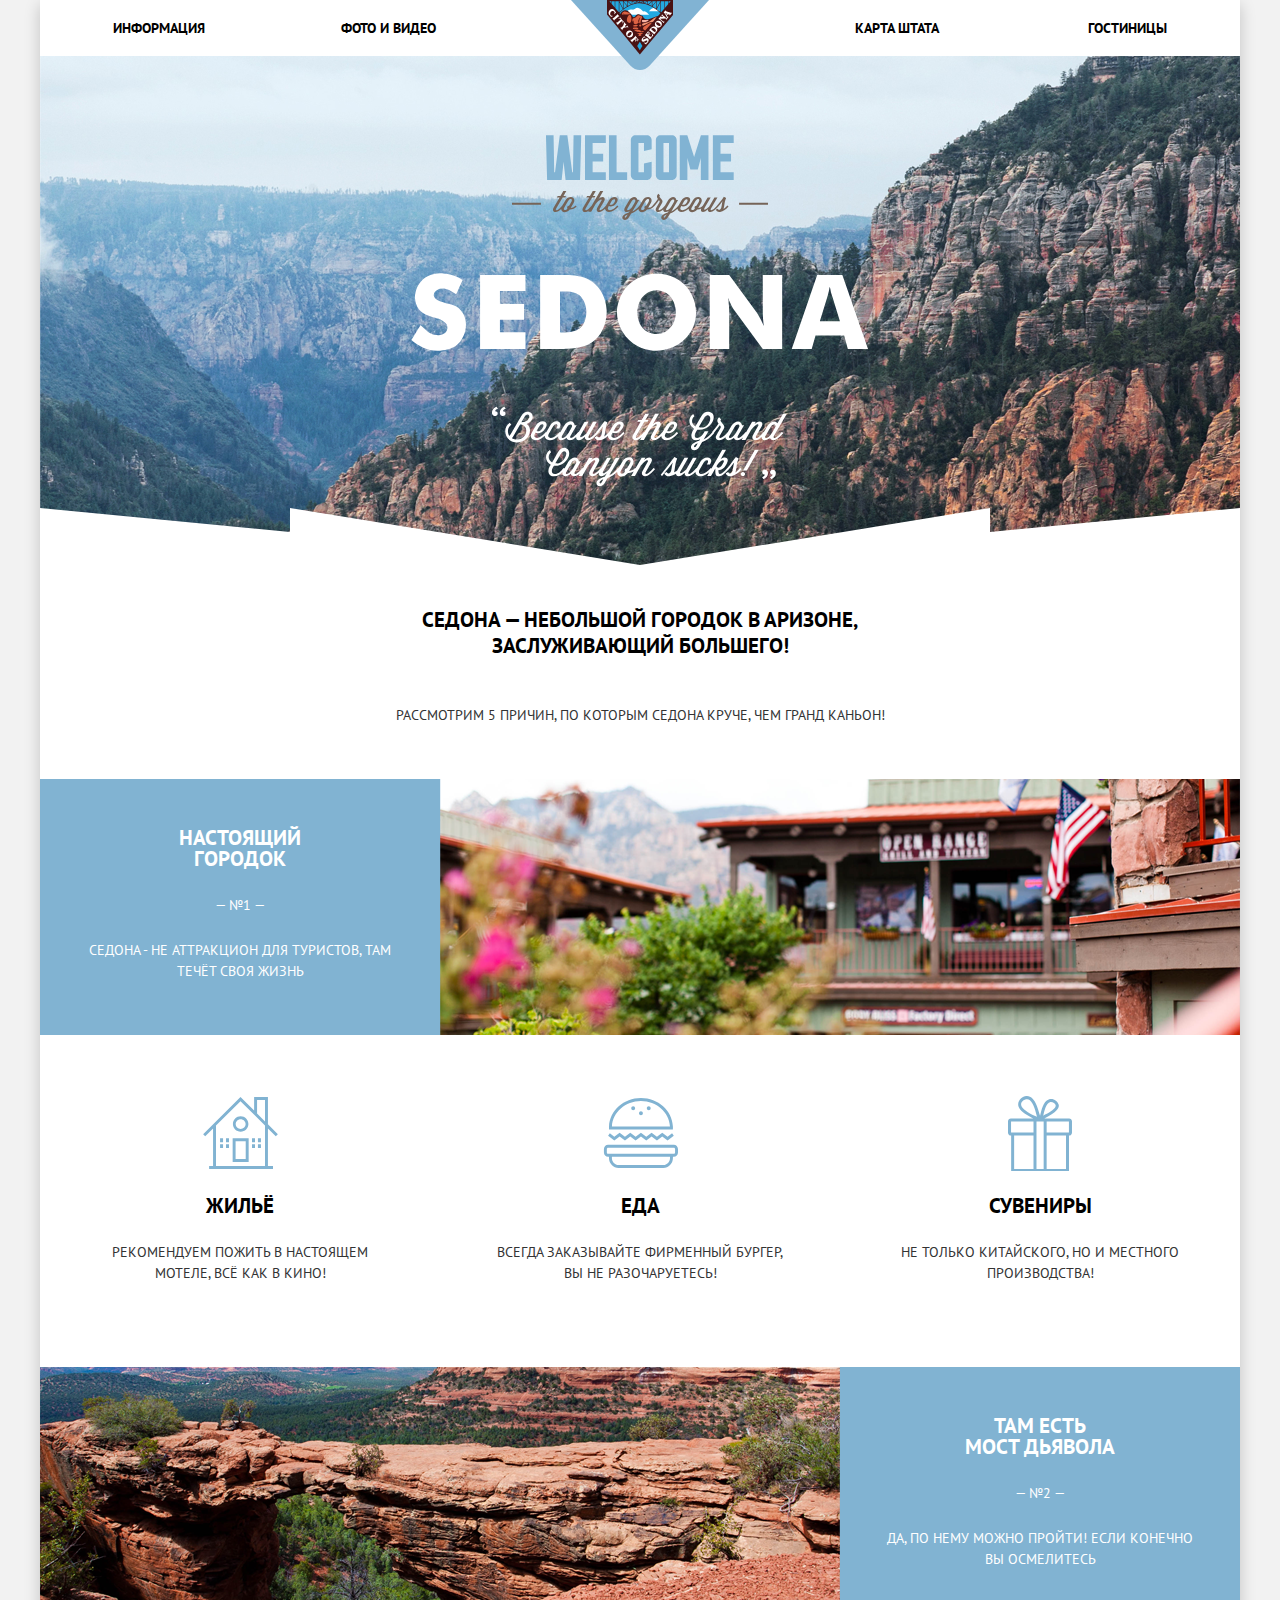
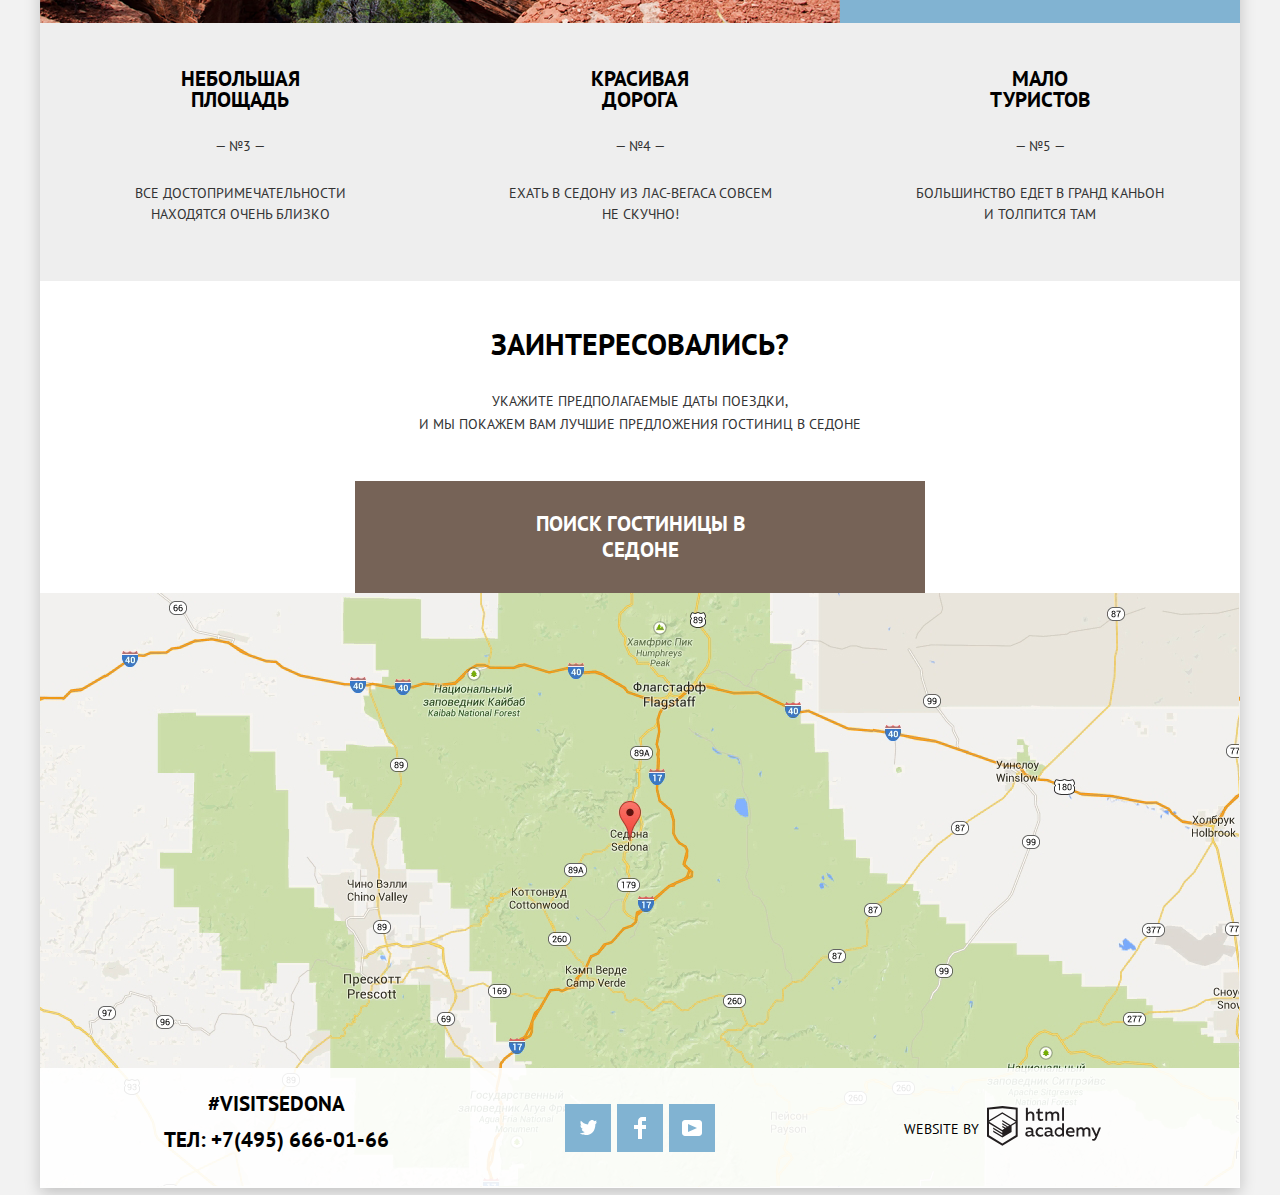
==== commit ad1b847e: "Защита" ====
--- a/index.html
+++ b/index.html
@@ -7,7 +7,7 @@
   <link rel="preconnect" href="https://fonts.gstatic.com">
   <link href="https://fonts.googleapis.com/css2?family=PT+Sans:wght@400;700&display=swap" rel="stylesheet">
   <link href="css/normalize.css" rel="stylesheet">
-  <link href="css/style.css" rel="stylesheet">
+  <link href="css/style.min.css" rel="stylesheet">
 
   <link rel="icon" href="favicon.ico">
   <link rel="icon" href="img/favicons/favicon.svg" type="image/svg+xml">
@@ -72,7 +72,7 @@
             <div class="feature-container-bridge">
               <img src="img/image-2.png" width="800" height="256" alt="Мост дьявола">
               <div class="feature-item-large">
-                <h3>Там есть мост дьявола</h3>
+                <h3>Там есть <br /> мост дьявола</h3>
                 <p class="feature-number">№2</p>
                 <p>Да, по нему можно пройти! Если конечно вы осмелитесь</p>
               </div>
@@ -93,9 +93,9 @@
               <li class="feature-item">
                 <h3>Мало туристов</h3>
                 <p class="feature-number">№5</p>
-                <p>Большинство едет в гранд каньон и толпится там</p>
+                <p>Большинство едет в гранд каньон <br /> и толпится там</p>
+              </li>
             </ul>
-          </li>
           </li>
         </ul>
       </section>
@@ -103,7 +103,7 @@
       <section class="search">
         <h2>Заинтересовались?</h2>
         <p class="subtitle">Укажите предполагаемые даты поездки, <br /> и мы покажем вам лучшие предложения гостиниц в Седоне</p>
-        <button class="button-search-hotel" type="button">Пойск гостиниц в Седоне</button>
+        <button class="button-search-hotel" type="button">Поиск гостиницы в Седоне</button>
       </section>
 
       <section class="search-popup">
@@ -139,7 +139,7 @@
                   <rect width="12" height="3" />
                 </svg>
               </button>
-              <input id="old" type="number" name="old">
+              <input id="old" type="number" name="old" min="0" value="2">
               <button class="button-counter" type="button">
                 <svg width="11" height="11">
                   <path fill-rule="evenodd" clip-rule="evenodd" d="M4.23086 6.76932V11H6.76932V6.76932H11V4.23086H6.76932V0H4.23085V4.23086H0V6.76932H4.23086Z" />
@@ -153,7 +153,7 @@
                   <rect width="12" height="3" />
                 </svg>
               </button>
-              <input id="kids" type="number" name="kids">
+              <input id="kids" type="number" name="kids" min="0" value="0">
               <button class="button-counter" type="button">
                 <svg width="11" height="11">
                   <path fill-rule="evenodd" clip-rule="evenodd" d="M4.23086 6.76932V11H6.76932V6.76932H11V4.23086H6.76932V0H4.23085V4.23086H0V6.76932H4.23086Z" />
@@ -177,7 +177,7 @@
   <footer class="page-footer">
     <div class="contacts">
       <p>#VISITSEDONA</p>
-      <p>ТЕЛ: +7(495) 666-01-66</p>
+      <a href="tel:007495-666-01-66">ТЕЛ: +7(495) 666-01-66</a>
     </div>
     <div class="footer-social">
       <ul>
@@ -220,6 +220,8 @@
     </p>
   </footer>
 
+  <script src="js/search.min.js"></script>
+
 </body>
 
 </html>--- a/css/style.min.css
+++ b/css/style.min.css
@@ -0,0 +1 @@
+:root{--basic-black:#000;--basic-white:#FFF;--basic-blue:#81B3D2;--hover-blue:#669EC0;--active-blue:#5496BD;--basic-grey:#333;--secondary-grey:#EEE;--form-grey:#F2F2F2;--form-grey-hover:#EBEBEB;--form-grey-border:#E5E5E5;--rating-grey:#666;--arrow-grey:#CACACA;--range-grey:#ABABAB;--basic-brown:#766357;--hover-brown:#604E43;--active-brown:#503E33;--elements:#A9A9A9;--copy-main:#231F20;--copy-active:#BDBBBC;--opacity-black:rgba(0, 0, 0, 0.3);--opacity-white:rgba(255, 255, 255, 0.3);--opacity-white-footer:rgba(255, 255, 255, 0.9);--opacity-grey:rgba(171, 171, 171, 0.3);--shadow:rgba(0, 1, 1, 0.15)}.page-body{width:1200px;margin:0 auto;padding:0;font-family:'PT Sans',Arial,sans-serif;font-weight:400;font-size:14px;line-height:26px;text-transform:uppercase;background-color:var(--form-grey);box-shadow:0 5px 15px rgba(0,1,1,.2);min-height:100%;display:grid;grid-template-rows:min-content 1fr min-content;align-content:start}a{text-decoration:none}img{max-width:100%;height:auto}.container,.main-header,.page-footer{background-color:var(--basic-white)}.visually-hidden{position:absolute;width:1px;height:1px;margin:-1px;border:0;padding:0;white-space:nowrap;clip-path:inset(100%);clip:rect(0 0 0 0);overflow:hidden}.page{height:100%}.main-header{display:grid;position:relative}.main-header-logo{order:0;position:absolute;left:calc(50% - 69px)}.navigation{display:flex;align-items:center}.navigation-list{width:100%;padding:15px 73px;font-weight:700;font-size:14px;line-height:26px;text-transform:uppercase;list-style:none;margin:0;display:flex;flex-wrap:wrap}.navigation-item{width:228px}.navigation-item:nth-child(4n+1){text-align:left}.navigation-item:nth-child(4n+2){text-align:left;margin-right:142px}.navigation-item:nth-child(4n+3),.navigation-item:nth-child(4n+4){text-align:right}.navigation-list a{color:var(--basic-black)}.navigation-list a:focus,.navigation-list a:hover{color:var(--basic-blue)}.navigation-list a:active{color:var(--basic-black);opacity:.3}.page-active a{color:var(--basic-brown)}.welcome-section{background-image:url(../img/decorative-shape.svg),url(../img/welcome.svg),url(../img/background-photo.jpg);background-position:center bottom,center center,center center;background-repeat:no-repeat,no-repeat,no-repeat;background-color:var(--basic-blue);width:100%;min-height:509px;margin:0;padding:0}.title{padding:25px 315px 39px}.title h2{font-size:21px;line-height:26px;padding-bottom:28px}.feature-container-city{display:grid;grid-template-columns:1fr 2fr;background-color:var(--basic-blue)}.feature-container-bridge{display:grid;grid-template-columns:2fr 1fr;background-color:var(--basic-blue)}.benefits-list,.last-features{display:grid;grid-template-columns:1fr 1fr 1fr}.benefits-list,.features-list,.last-features{list-style:none;margin:0;padding:0}.benefit-item,.feature-item,.feature-item-large,.title{text-align:center}.features h3{font-size:21px;line-height:21px;padding:0 70px}.features p{font-size:14px;line-height:21px;color:var(--basic-grey)}.feature-item-large{color:var(--basic-white);background-color:var(--basic-blue);padding:27px 42px}.feature-item-large p{color:var(--basic-white);padding:5px 0}.feature-container img{height:256px}.last-features li{padding:24px 60px 30px}.last-features{background-color:var(--secondary-grey)}.feature-number::after,.feature-number::before{content:" — "}.benefit-item{padding:61px 50px 57px}.benefit-item h3{margin:16px 0}.benefit-item p,.last-features p{margin:26px 0}.benefit-item::before{content:"";width:75px;height:75px;background-repeat:no-repeat;background-position:center;display:inline-block}.benefit-home::before{background-image:url(../img/icons/icon-1.svg)}.benefit-food::before{background-image:url(../img/icons/icon-2.svg)}.benefit-gift::before{background-image:url(../img/icons/icon-3.svg)}.search{text-align:center}.search{padding:25px 315px 0}.search h2{font-size:30px;line-height:26px}.search p{font-size:14px;line-height:23px;margin:33px 0 15px;color:var(--basic-grey)}.button-search-hotel{margin-top:30px;padding:30px 140px;font-size:21px;font-weight:700;line-height:26px;text-align:center;color:var(--basic-white);vertical-align:middle;text-transform:uppercase;background-color:var(--basic-brown);border:none;cursor:pointer;z-index:100;position:relative}.button-search-hotel:hover{background-color:var(--hover-brown);outline:0}.button-search-hotel:focus{background-color:var(--hover-brown)}.button-search-hotel:active{color:var(--opacity-white);background-color:var(--active-brown);outline:0}.map{background-image:url(../img/map.jpg);margin-bottom:-119px;height:594px}.page-footer{background-color:var(--opacity-white-footer);min-height:120px;color:var(--basic-black);display:grid;grid-template-columns:1fr 1fr 1fr;z-index:1;position:relative;padding:0 55px}.contacts{font-size:21px;font-weight:700;line-height:26px;text-align:center;padding:23px 0}.contacts p{margin:0 0 10px 0}.contacts a{color:var(--basic-black)}.footer-social{justify-self:center;text-align:center;padding-top:36px;margin-left:-8px}.footer-social ul{display:flex;flex-wrap:wrap;justify-content:space-between;width:141px;margin:0 auto;padding:0;list-style:none}.social-button{display:flex;align-items:center;justify-content:center;color:inherit;width:46px;height:48px;margin-right:-9px;background-color:var(--basic-blue)}.social-button:focus,.social-button:hover{background-color:var(--hover-blue)}.social-button:active{background-color:var(--active-blue);outline:0}.social-button:active svg{opacity:.3}.footer-copyright{display:flex;align-items:center;justify-content:center;color:var(--basic-black);font-size:14px;line-height:26px;text-align:center;outline:0;margin:0 0 -3px}.logo-htmlacademy svg{fill:var(--copy-main);padding-left:8px}.logo-htmlacademy:focus svg,.logo-htmlacademy:hover svg{fill:var(--basic-blue)}.logo-htmlacademy:active svg{fill:var(--copy-active)}.search-popup{width:568px;background-color:var(--basic-white);box-shadow:0 7px 15px var(--shadow);margin:auto;font-weight:700;font-size:14px;line-height:26px;position:absolute;left:calc(50% - 283px);display:none}.search-popup-show{display:block;animation:slide-bottom .5s cubic-bezier(.25,.46,.45,.94) both}.search-form{display:flex;flex-wrap:wrap;padding:55px}.search-form p{margin:0;padding:0;padding-bottom:30px}.search-form input[type=date],.search-form input[type=number]{width:346px;height:38px;font:inherit;color:var(--basic-black);text-transform:uppercase;background-color:var(--form-grey);border:none;box-sizing:border-box;padding-left:13px}.search-form input[type=number]{width:38px;height:38px;margin-left:38px}.search-form input:hover{background-color:var(--form-grey-hover)}.search-form input:focus{background-color:var(--basic-white);border:2px solid var(--form-grey-border);outline:0}.search-form input::-webkit-calendar-picker-indicator,.search-form input::-webkit-inner-spin-button,.search-form input::-webkit-outer-spin-button{display:none;-webkit-appearance:none}.search-form input[type=number]{-moz-appearance:textfield}.search-item-date-in label{margin-right:19px}.search-item-date-out label{margin-right:15px}.search-item-adults label{margin-right:36px}.search-item-kids label{margin-right:23px}.search-form p.search-item-kids{margin-left:91px}.button-counter{width:38px;height:38px;font:inherit;background-color:var(--form-grey);border:none;cursor:pointer;position:absolute}.button-less{padding-bottom:6px}.button-calendar,.button-counter{fill:var(--elements);outline:0}.button-calendar:hover svg,.button-counter:hover svg{fill:var(--basic-black)}.button-calendar:focus svg,.button-counter:focus svg{fill:var(--basic-blue)}.button-search{padding:16px 196px;margin:23px 0 0;font-size:21px;font-weight:700;line-height:26px;text-align:center;color:var(--basic-white);vertical-align:middle;text-transform:uppercase;background-color:var(--basic-blue);border:none;cursor:pointer;outline:0}.button-search:focus,.button-search:hover{background-color:var(--hover-blue)}.button-search:active{color:var(--opacity-white);background-color:var(--active-blue)}.button-calendar{width:38px;height:38px;margin-left:-38px;background-color:transparent;border:none;cursor:pointer;position:absolute}@keyframes slide-bottom{0%{transform:translateY(-50px);opacity:0}100%{transform:translateY(0);opacity:1}}.filters{background-image:url(../img/catalog-bg.jpg);background-repeat:no-repeat;background-size:cover;background-color:var(--basic-blue);margin:0;padding:25px 73px 32px;color:var(--basic-white)}.filter-form{display:flex}.filter-set{display:flex;flex-direction:column;min-width:200px;border:none;margin:0;padding:0}.filter-set:nth-child(2){margin-left:55px;margin-right:auto}.filter-list{list-style:none;line-height:21px;margin:0;padding:25px 0 0 0}.filter-price{display:flex;flex-direction:column}.filter-form legend{font-size:16px;font-weight:700;line-height:21px;margin:0}.filter-option{margin-bottom:25px;padding-left:40px}.filter-option:nth-last-child(1){margin-bottom:0}.filter-option label{position:relative;cursor:pointer;user-select:none}.filter-input-checkbox+label::before,.filter-input-checkbox:checked+label::before{content:"";position:absolute;left:-40px;height:23px}.filter-input-checkbox+label::before{width:23px;background-image:url(../img/icons/checkbox-off.svg)}.filter-input-checkbox:checked+label::before{width:27px;background-image:url(../img/icons/checkbox-on.svg)}.filter-option:focus{outline:1px solid var(--basic-white)}.price-controls{width:316px;height:36px;margin-top:11px;border:2px solid var(--basic-white);box-sizing:border-box;border-radius:2px;display:flex;justify-content:space-between}.min-price{padding-left:67px}.max-price{padding-right:10px}.min-price::after{content:"";position:absolute;width:2px;height:22px;margin-top:4px;background:var(--basic-white)}.price-controls input{width:67px;padding:9px 0;text-align:left;border:none;color:var(--basic-white);background:0 0;font-family:inherit;font-size:inherit;outline:0}.price-controls input:focus{outline:1px solid var(--basic-white)}.price-controls input::-webkit-calendar-picker-indicator,.price-controls input::-webkit-inner-spin-button,.price-controls input::-webkit-outer-spin-button{display:none;-webkit-appearance:none}.price-controls input[type=number]{-moz-appearance:textfield}.range-filter{width:316px;margin-top:20px}.range-controls{position:relative}.range-controls .scale{height:2px;background:var(--opacity-white)}.range-controls .bar{width:80%;height:2px;background:var(--basic-white)}.range-controls .toggle{position:absolute;top:-9px;width:4px;height:4px;padding:0;border:8px solid var(--basic-white);background-color:var(--range-grey);border-radius:50%;box-shadow:0 2px 0 0 var(--opacity-grey);cursor:pointer}.range-controls .toggle-min{left:0}.range-controls .toggle-max{left:250px}.range-controls .toggle:focus,.range-controls .toggle:hover{width:5px;height:5px;top:-10px}.range-controls .toggle:focus{outline:1px solid var(--basic-white)}.button-resutls{padding:6px 34px;font-size:14px;line-height:21px;margin:33px 11px 0 0;text-align:center;color:var(--basic-white);text-transform:uppercase;background-color:transparent;border:2px solid var(--basic-white);cursor:pointer;align-self:center}.button-resutls:hover{color:var(--basic-black);background-color:var(--basic-white)}.results-show,.results-sort{list-style:none;margin:0;padding:0}.results{display:flex;padding:8px 73px 10px;border-bottom:1px solid var(--form-grey-border)}.sort{font-size:12px;line-height:18px;padding:11px 40px 0 46px}.results-number{font-size:21px;line-height:26px;font-weight:700}.results-sort{display:flex;padding-top:24px;font-size:12px;line-height:18px}.sort-type a{color:var(--opacity-black);border-bottom:1px var(--basic-blue) dashed}.sort-type{margin-right:33px}.sort-type a:focus,.sort-type a:hover{color:var(--basic-blue);border-bottom:1px var(--basic-blue) dashed}.sort-type a:active{color:var(--basic-black);border:none}.sort-active a{color:var(--basic-blue);border:none}.results-show{display:flex;padding-top:23px;margin-left:auto}.sort-arrange{width:0;height:0;border-left:6px solid transparent;border-right:6px solid transparent;display:inline-block}.sort-ascending{border-bottom:10px solid var(--arrow-grey)}.sort-descending{border-top:10px solid var(--arrow-grey);margin-left:10px}.sort-ascending:focus,.sort-ascending:hover{border-bottom-color:var(--basic-black)}.sort-descending:focus,.sort-descending:hover{border-top-color:var(--basic-black)}.sort-arrange-active,.sort-ascending:active{border-bottom-color:var(--basic-blue)}.sort-arrange-active,.sort-descending:active{border-top-color:var(--basic-blue)}.housing-results ul{list-style:none;margin:0;padding:0}.housing-item{display:grid;grid-template-columns:135px 1fr 135px;padding:30px 73px;border-bottom:1px solid var(--form-grey-border)}.housing-item h3{font-size:21px;line-height:26px;font-weight:700;color:var(--basic-black);margin:-6px 0}.housing-item img{width:135px;height:90px;background-color:var(--basic-blue)}.housing-details{padding:0 30px}.housing-info{display:flex;gap:15px;padding:9px 0 14px}.housing-info p{margin:0;width:99px}.link-housing{font-size:14px;line-height:21px;font-weight:700;color:var(--basic-white);padding:5px 17px;background-color:var(--basic-blue)}.link-housing:focus,.link-housing:hover{background-color:var(--hover-blue)}.link-housing:active{color:var(--opacity-white);background-color:var(--active-blue);outline:0}.link-reserve{background-color:var(--basic-brown);margin-left:2px}.link-reserve:focus,.link-reserve:hover{background-color:var(--hover-brown)}.link-reserve:active{color:var(--opacity-white);background-color:var(--active-brown);outline:0}.housing-raiting{text-align:right}.rating{display:inline-block;text-align:center;padding:1px 14px 1px 14px;color:var(--rating-grey);background-color:var(--form-grey);margin:0}.stars{background-image:url(../img/icons/star.svg);background-repeat:space;height:17px;margin-bottom:45px;margin-left:auto}.stars-two{width:40px}.stars-three{width:64px}.stars-four{width:89px}
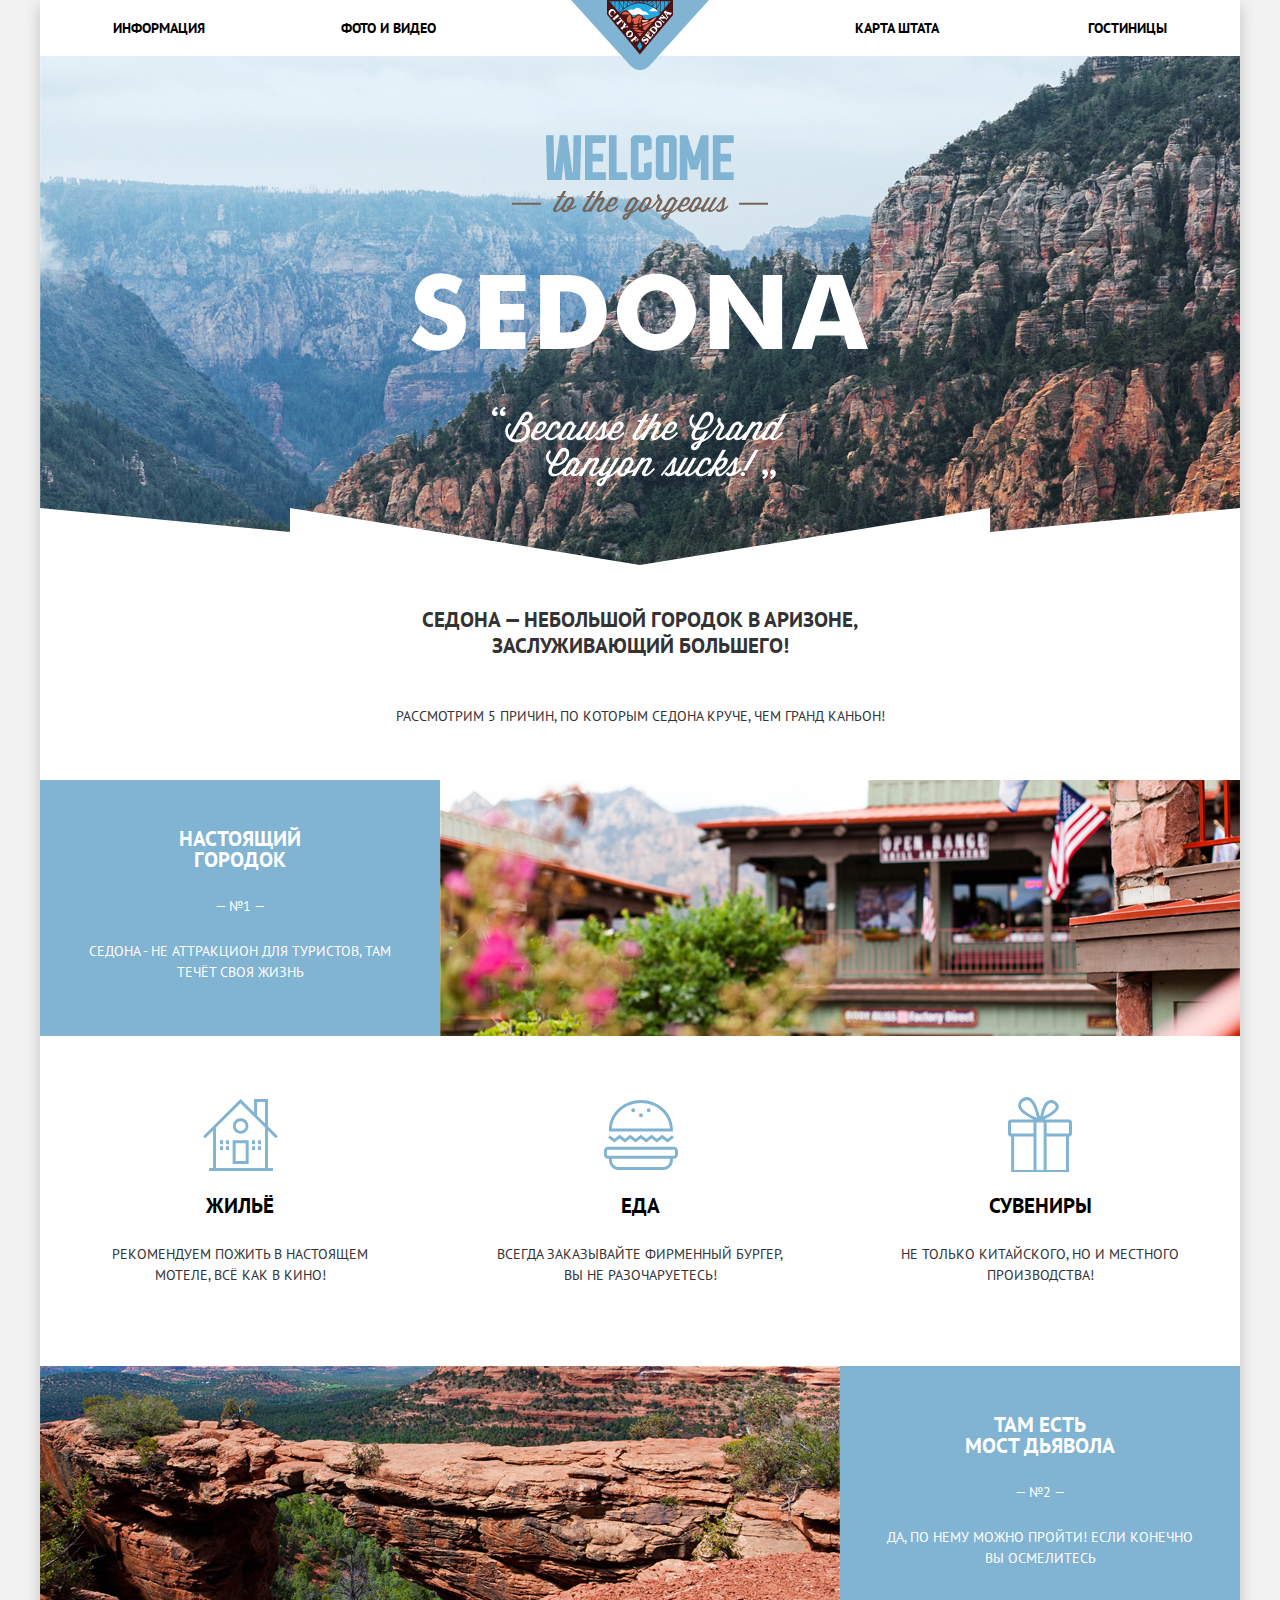
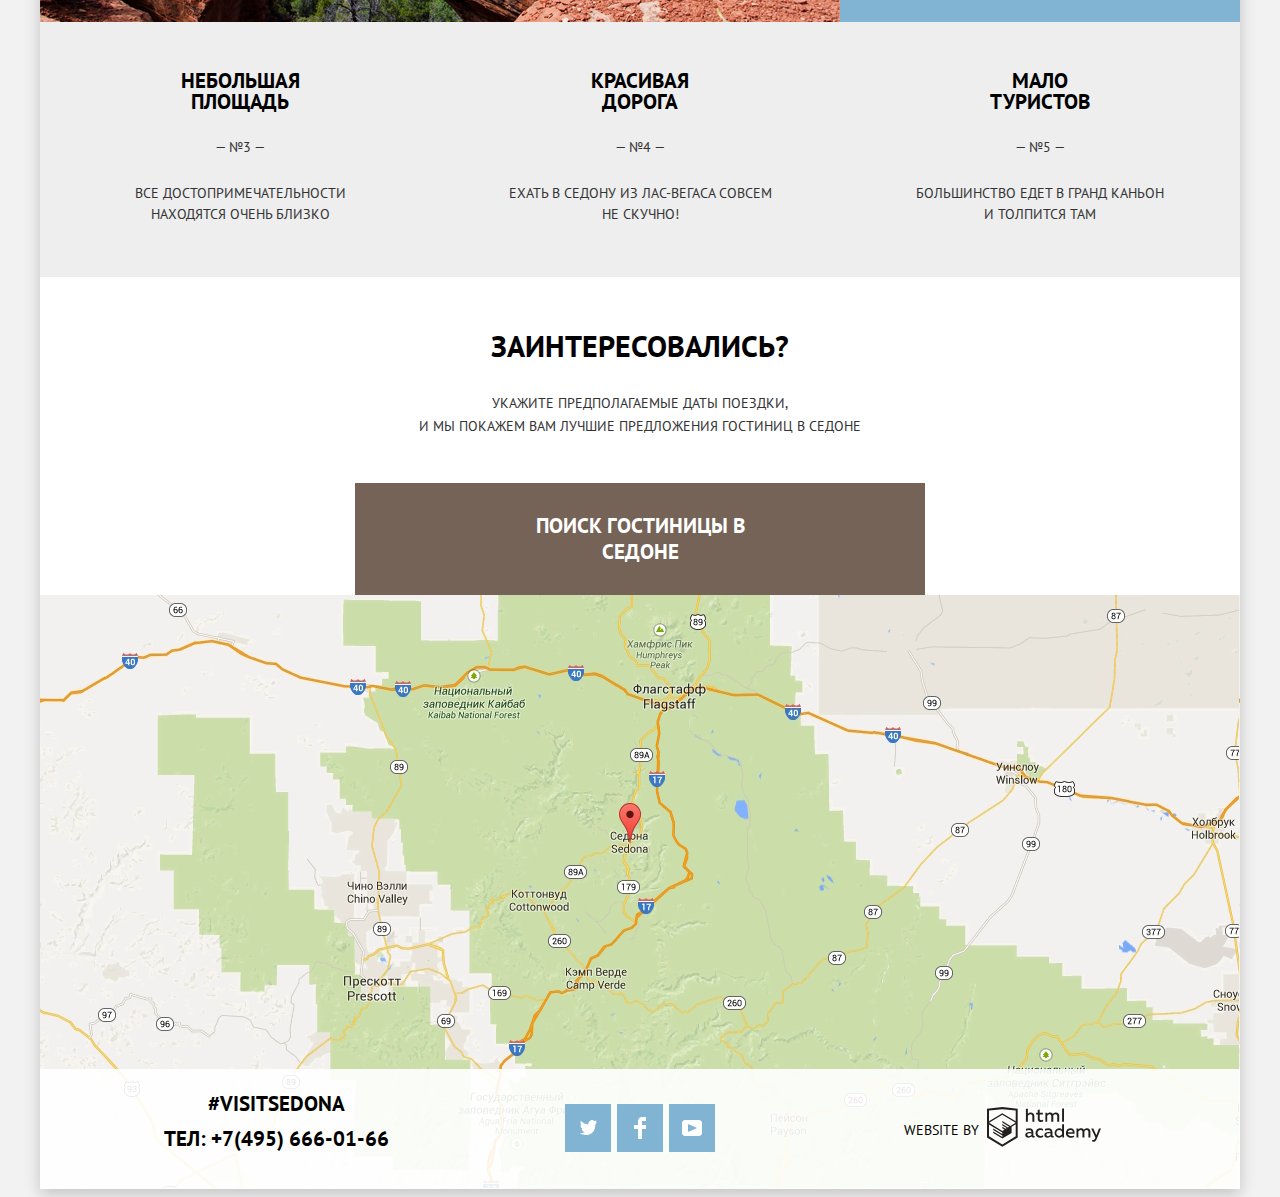
==== commit cde1ac4d: "Защита-2" ====
--- a/index.html
+++ b/index.html
@@ -39,38 +39,42 @@
 
       <section class="features">
         <div class="title">
-          <h2>Седона — небольшой городок в Аризоне, заслуживающий большего!</h2>
+          <p>Седона — небольшой городок в Аризоне, заслуживающий большего!</p>
           <p>Рассмотрим 5 причин, по которым Седона круче, чем гранд каньон!</p>
         </div>
 
         <ul class="features-list">
-          <li>
+          <li class="feature-city">
             <div class="feature-container-city">
               <div class="feature-item-large">
                 <h3>Настоящий городок</h3>
                 <p class="feature-number">№1</p>
                 <p>Седона - не аттракцион для туристов, там течёт своя жизнь</p>
               </div>
-              <img src="img/image-1.png" width="800" height="256" alt="Настоящий городок">
+              <div class="img-city">
+                <img src="img/image-1.jpg" width="800" height="256" alt="Настоящий городок">
+              </div>
             </div>
             <ul class="benefits-list">
               <li class="benefit-item benefit-home">
-                <h3>Жильё</h3>
+                <h4>Жильё</h4>
                 <p>Рекомендуем пожить в настоящем мотеле, всё как в кино!</p>
               </li>
               <li class="benefit-item benefit-food">
-                <h3>Еда</h3>
+                <h4>Еда</h4>
                 <p>Всегда заказывайте фирменный бургер, вы не разочаруетесь!</p>
               </li>
               <li class="benefit-item benefit-gift">
-                <h3>Сувениры</h3>
+                <h4>Сувениры</h4>
                 <p>Не только китайского, но и местного производства!</p>
               </li>
             </ul>
           </li>
-          <li>
+          <li class="feature-bridge">
             <div class="feature-container-bridge">
-              <img src="img/image-2.png" width="800" height="256" alt="Мост дьявола">
+              <div class="img-bridge">
+                <img src="img/image-2.jpg" width="800" height="256" alt="Мост дьявола">
+              </div>
               <div class="feature-item-large">
                 <h3>Там есть <br /> мост дьявола</h3>
                 <p class="feature-number">№2</p>
@@ -78,24 +82,20 @@
               </div>
             </div>
           </li>
-          <li>
-            <ul class="last-features">
-              <li class="feature-item">
-                <h3>Небольшая площадь</h3>
-                <p class="feature-number">№3</p>
-                <p>Все достопримечательности находятся очень близко</p>
-              </li>
-              <li class="feature-item">
-                <h3>Красивая дорога</h3>
-                <p class="feature-number">№4</p>
-                <p>Ехать в седону из Лас-Вегаса совсем не скучно!</p>
-              </li>
-              <li class="feature-item">
-                <h3>Мало туристов</h3>
-                <p class="feature-number">№5</p>
-                <p>Большинство едет в гранд каньон <br /> и толпится там</p>
-              </li>
-            </ul>
+          <li class="feature-item last-features feature-area">
+            <h3>Небольшая площадь</h3>
+            <p class="feature-number">№3</p>
+            <p>Все достопримечательности находятся очень близко</p>
+          </li>
+          <li class="feature-item last-features feature-road">
+            <h3>Красивая дорога</h3>
+            <p class="feature-number">№4</p>
+            <p>Ехать в седону из Лас-Вегаса совсем не скучно!</p>
+          </li>
+          <li class="feature-item last-features feature-turists">
+            <h3>Мало туристов</h3>
+            <p class="feature-number">№5</p>
+            <p>Большинство едет в гранд каньон <br /> и толпится там</p>
           </li>
         </ul>
       </section>
@@ -113,6 +113,7 @@
               <label for="date-in">Дата заезда:</label>
               <input id="date-in" type="date" name="date-in">
               <button class="button-calendar" type="button">
+                <span class="visually-hidden">Календарь</span>
                 <svg width="21" height="23">
                   <path fill-rule="evenodd" clip-rule="evenodd"
                     d="M16.406 3.02498H19.251C20.217 3.02498 21 3.84698 21 4.86198V21.164C21 22.179 20.217 23 19.251 23H1.75C0.784 23 0 22.179 0 21.164V4.86198C0 3.84698 0.784 3.02498 1.75 3.02498H4.593V1.64798C4.593 1.26698 4.887 0.958984 5.25 0.958984C5.612 0.958984 5.906 1.26698 5.906 1.64798V3.02498H9.844V1.64798C9.844 1.26698 10.138 0.958984 10.501 0.958984C10.862 0.958984 11.156 1.26698 11.156 1.64798V3.02498H15.094V1.64798C15.094 1.26698 15.387 0.958984 15.75 0.958984C16.112 0.958984 16.406 1.26698 16.406 1.64798V3.02498ZM19.5646 21.484C19.6466 21.3979 19.691 21.2828 19.688 21.164H19.689V4.86198C19.689 4.60898 19.493 4.40298 19.252 4.40298H16.407V5.78098C16.407 6.16198 16.113 6.46998 15.751 6.46998C15.388 6.46998 15.095 6.16198 15.095 5.78098V4.40298H11.157V5.78098C11.157 6.16198 10.863 6.46998 10.502 6.46998C10.139 6.46998 9.845 6.16198 9.845 5.78098V4.40298H5.907V5.78098C5.907 6.16198 5.613 6.46998 5.251 6.46998C4.888 6.46998 4.594 6.16198 4.594 5.78098V4.40298H1.75C1.50263 4.40953 1.30696 4.61458 1.312 4.86198V21.164C1.30696 21.4114 1.50263 21.6164 1.75 21.623H19.251C19.3698 21.6201 19.4826 21.5701 19.5646 21.484Z" />
@@ -124,6 +125,7 @@
               <label for="date-out">Дата выезда:</label>
               <input id="date-out" type="date" name="date-out">
               <button class="button-calendar" type="button">
+                <span class="visually-hidden">Календарь</span>
                 <svg width="21" height="23">
                   <path fill-rule="evenodd" clip-rule="evenodd"
                     d="M16.406 3.02498H19.251C20.217 3.02498 21 3.84698 21 4.86198V21.164C21 22.179 20.217 23 19.251 23H1.75C0.784 23 0 22.179 0 21.164V4.86198C0 3.84698 0.784 3.02498 1.75 3.02498H4.593V1.64798C4.593 1.26698 4.887 0.958984 5.25 0.958984C5.612 0.958984 5.906 1.26698 5.906 1.64798V3.02498H9.844V1.64798C9.844 1.26698 10.138 0.958984 10.501 0.958984C10.862 0.958984 11.156 1.26698 11.156 1.64798V3.02498H15.094V1.64798C15.094 1.26698 15.387 0.958984 15.75 0.958984C16.112 0.958984 16.406 1.26698 16.406 1.64798V3.02498ZM19.5646 21.484C19.6466 21.3979 19.691 21.2828 19.688 21.164H19.689V4.86198C19.689 4.60898 19.493 4.40298 19.252 4.40298H16.407V5.78098C16.407 6.16198 16.113 6.46998 15.751 6.46998C15.388 6.46998 15.095 6.16198 15.095 5.78098V4.40298H11.157V5.78098C11.157 6.16198 10.863 6.46998 10.502 6.46998C10.139 6.46998 9.845 6.16198 9.845 5.78098V4.40298H5.907V5.78098C5.907 6.16198 5.613 6.46998 5.251 6.46998C4.888 6.46998 4.594 6.16198 4.594 5.78098V4.40298H1.75C1.50263 4.40953 1.30696 4.61458 1.312 4.86198V21.164C1.30696 21.4114 1.50263 21.6164 1.75 21.623H19.251C19.3698 21.6201 19.4826 21.5701 19.5646 21.484Z" />
@@ -135,12 +137,14 @@
             <p class="search-item-adults">
               <label for="old">Взрослые:</label>
               <button class="button-counter button-less" type="button">
+                <span class="visually-hidden">Кнопка плюс</span>
                 <svg width="12" height="3">
                   <rect width="12" height="3" />
                 </svg>
               </button>
               <input id="old" type="number" name="old" min="0" value="2">
               <button class="button-counter" type="button">
+                <span class="visually-hidden">Кнопка минус</span>
                 <svg width="11" height="11">
                   <path fill-rule="evenodd" clip-rule="evenodd" d="M4.23086 6.76932V11H6.76932V6.76932H11V4.23086H6.76932V0H4.23085V4.23086H0V6.76932H4.23086Z" />
                 </svg>
@@ -149,12 +153,14 @@
             <p class="search-item-kids">
               <label for="kids">Дети:</label>
               <button class="button-counter button-less" type="button">
+                <span class="visually-hidden">Кнопка плюс</span>
                 <svg width="12" height="3">
                   <rect width="12" height="3" />
                 </svg>
               </button>
               <input id="kids" type="number" name="kids" min="0" value="0">
               <button class="button-counter" type="button">
+                <span class="visually-hidden">Кнопка минус</span>
                 <svg width="11" height="11">
                   <path fill-rule="evenodd" clip-rule="evenodd" d="M4.23086 6.76932V11H6.76932V6.76932H11V4.23086H6.76932V0H4.23085V4.23086H0V6.76932H4.23086Z" />
                 </svg>
@@ -179,36 +185,36 @@
       <p>#VISITSEDONA</p>
       <a href="tel:007495-666-01-66">ТЕЛ: +7(495) 666-01-66</a>
     </div>
-    <div class="footer-social">
-      <ul>
-        <li>
-          <a class="social-button" href="#">
-            <span class="visually-hidden">Twitter</span>
-            <svg width="17" height="17">
-              <path
-                d="M10.95 1.14409C12.635 0.648089 13.934 1.41409 14.527 2.32309C15.2 2.09209 15.858 1.84209 16.538 1.61509C16.5249 2.30145 16.2117 2.94761 15.681 3.38309C16.366 3.55309 16.985 2.89209 16.985 2.89209C16.816 3.89209 15.979 4.68009 15.422 4.91609C15.191 11.6661 12.247 16.1331 5.34498 15.9981H4.89898C4.48898 15.9981 0.734977 15.5381 0.000976562 14.1111C2.27198 14.3071 3.89398 13.6891 4.69398 12.9341C3.73398 12.6341 2.01498 12.4571 1.71498 9.98409C2.06398 10.0901 2.27898 10.2121 2.90498 10.1031C1.70498 9.24709 0.373977 8.53009 0.447977 6.33009C0.732977 6.65809 1.51498 6.86609 1.78798 6.80209C1.08498 6.56109 -0.182023 3.44209 0.893977 1.85009C2.71198 3.70409 4.62898 5.45609 8.04598 5.62309C8.25398 3.33009 9.18298 1.79309 10.95 1.14409Z"
-                fill="white" />
-            </svg>
-          </a>
-        </li>
-        <li>
-          <a class="social-button" href="#">
-            <span class="visually-hidden">Facebook</span>
-            <svg width="12" height="22">
-              <path d="M12 4V0H8C5.79086 0 4 1.79086 4 4V8H0V12H4V22H8V12H12V8H8V4H12Z" fill="white" />
-            </svg>
-          </a>
-        </li>
-        <li>
-          <a class="social-button" href="#">
-            <span class="visually-hidden">Youtube</span>
-            <svg width="20" height="16">
-              <path d="M3 0H17C18.65 0 20 1.35 20 3V13C20 14.65 18.65 16 17 16H3C1.35 16 0 14.65 0 13V3C0 1.35 1.35 0 3 0ZM6.027 4.002V11.998L15.014 8L6.027 4.002Z" fill="white" />
-            </svg>
-          </a>
-        </li>
-      </ul>
-    </div>
+
+    <ul class="footer-social">
+      <li>
+        <a class="social-button" href="#">
+          <span class="visually-hidden">Twitter</span>
+          <svg width="17" height="17">
+            <path
+              d="M10.95 1.14409C12.635 0.648089 13.934 1.41409 14.527 2.32309C15.2 2.09209 15.858 1.84209 16.538 1.61509C16.5249 2.30145 16.2117 2.94761 15.681 3.38309C16.366 3.55309 16.985 2.89209 16.985 2.89209C16.816 3.89209 15.979 4.68009 15.422 4.91609C15.191 11.6661 12.247 16.1331 5.34498 15.9981H4.89898C4.48898 15.9981 0.734977 15.5381 0.000976562 14.1111C2.27198 14.3071 3.89398 13.6891 4.69398 12.9341C3.73398 12.6341 2.01498 12.4571 1.71498 9.98409C2.06398 10.0901 2.27898 10.2121 2.90498 10.1031C1.70498 9.24709 0.373977 8.53009 0.447977 6.33009C0.732977 6.65809 1.51498 6.86609 1.78798 6.80209C1.08498 6.56109 -0.182023 3.44209 0.893977 1.85009C2.71198 3.70409 4.62898 5.45609 8.04598 5.62309C8.25398 3.33009 9.18298 1.79309 10.95 1.14409Z"
+              fill="white" />
+          </svg>
+        </a>
+      </li>
+      <li>
+        <a class="social-button" href="#">
+          <span class="visually-hidden">Facebook</span>
+          <svg width="12" height="22">
+            <path d="M12 4V0H8C5.79086 0 4 1.79086 4 4V8H0V12H4V22H8V12H12V8H8V4H12Z" fill="white" />
+          </svg>
+        </a>
+      </li>
+      <li>
+        <a class="social-button" href="#">
+          <span class="visually-hidden">Youtube</span>
+          <svg width="20" height="16">
+            <path d="M3 0H17C18.65 0 20 1.35 20 3V13C20 14.65 18.65 16 17 16H3C1.35 16 0 14.65 0 13V3C0 1.35 1.35 0 3 0ZM6.027 4.002V11.998L15.014 8L6.027 4.002Z" fill="white" />
+          </svg>
+        </a>
+      </li>
+    </ul>
+
     <p class="footer-copyright">
       Website by
       <a class="logo-htmlacademy" href="https://htmlacademy.ru/intensive/htmlcss">
--- a/css/style.min.css
+++ b/css/style.min.css
@@ -1 +1 @@
-:root{--basic-black:#000;--basic-white:#FFF;--basic-blue:#81B3D2;--hover-blue:#669EC0;--active-blue:#5496BD;--basic-grey:#333;--secondary-grey:#EEE;--form-grey:#F2F2F2;--form-grey-hover:#EBEBEB;--form-grey-border:#E5E5E5;--rating-grey:#666;--arrow-grey:#CACACA;--range-grey:#ABABAB;--basic-brown:#766357;--hover-brown:#604E43;--active-brown:#503E33;--elements:#A9A9A9;--copy-main:#231F20;--copy-active:#BDBBBC;--opacity-black:rgba(0, 0, 0, 0.3);--opacity-white:rgba(255, 255, 255, 0.3);--opacity-white-footer:rgba(255, 255, 255, 0.9);--opacity-grey:rgba(171, 171, 171, 0.3);--shadow:rgba(0, 1, 1, 0.15)}.page-body{width:1200px;margin:0 auto;padding:0;font-family:'PT Sans',Arial,sans-serif;font-weight:400;font-size:14px;line-height:26px;text-transform:uppercase;background-color:var(--form-grey);box-shadow:0 5px 15px rgba(0,1,1,.2);min-height:100%;display:grid;grid-template-rows:min-content 1fr min-content;align-content:start}a{text-decoration:none}img{max-width:100%;height:auto}.container,.main-header,.page-footer{background-color:var(--basic-white)}.visually-hidden{position:absolute;width:1px;height:1px;margin:-1px;border:0;padding:0;white-space:nowrap;clip-path:inset(100%);clip:rect(0 0 0 0);overflow:hidden}.page{height:100%}.main-header{display:grid;position:relative}.main-header-logo{order:0;position:absolute;left:calc(50% - 69px)}.navigation{display:flex;align-items:center}.navigation-list{width:100%;padding:15px 73px;font-weight:700;font-size:14px;line-height:26px;text-transform:uppercase;list-style:none;margin:0;display:flex;flex-wrap:wrap}.navigation-item{width:228px}.navigation-item:nth-child(4n+1){text-align:left}.navigation-item:nth-child(4n+2){text-align:left;margin-right:142px}.navigation-item:nth-child(4n+3),.navigation-item:nth-child(4n+4){text-align:right}.navigation-list a{color:var(--basic-black)}.navigation-list a:focus,.navigation-list a:hover{color:var(--basic-blue)}.navigation-list a:active{color:var(--basic-black);opacity:.3}.page-active a{color:var(--basic-brown)}.welcome-section{background-image:url(../img/decorative-shape.svg),url(../img/welcome.svg),url(../img/background-photo.jpg);background-position:center bottom,center center,center center;background-repeat:no-repeat,no-repeat,no-repeat;background-color:var(--basic-blue);width:100%;min-height:509px;margin:0;padding:0}.title{padding:25px 315px 39px}.title h2{font-size:21px;line-height:26px;padding-bottom:28px}.feature-container-city{display:grid;grid-template-columns:1fr 2fr;background-color:var(--basic-blue)}.feature-container-bridge{display:grid;grid-template-columns:2fr 1fr;background-color:var(--basic-blue)}.benefits-list,.last-features{display:grid;grid-template-columns:1fr 1fr 1fr}.benefits-list,.features-list,.last-features{list-style:none;margin:0;padding:0}.benefit-item,.feature-item,.feature-item-large,.title{text-align:center}.features h3{font-size:21px;line-height:21px;padding:0 70px}.features p{font-size:14px;line-height:21px;color:var(--basic-grey)}.feature-item-large{color:var(--basic-white);background-color:var(--basic-blue);padding:27px 42px}.feature-item-large p{color:var(--basic-white);padding:5px 0}.feature-container img{height:256px}.last-features li{padding:24px 60px 30px}.last-features{background-color:var(--secondary-grey)}.feature-number::after,.feature-number::before{content:" — "}.benefit-item{padding:61px 50px 57px}.benefit-item h3{margin:16px 0}.benefit-item p,.last-features p{margin:26px 0}.benefit-item::before{content:"";width:75px;height:75px;background-repeat:no-repeat;background-position:center;display:inline-block}.benefit-home::before{background-image:url(../img/icons/icon-1.svg)}.benefit-food::before{background-image:url(../img/icons/icon-2.svg)}.benefit-gift::before{background-image:url(../img/icons/icon-3.svg)}.search{text-align:center}.search{padding:25px 315px 0}.search h2{font-size:30px;line-height:26px}.search p{font-size:14px;line-height:23px;margin:33px 0 15px;color:var(--basic-grey)}.button-search-hotel{margin-top:30px;padding:30px 140px;font-size:21px;font-weight:700;line-height:26px;text-align:center;color:var(--basic-white);vertical-align:middle;text-transform:uppercase;background-color:var(--basic-brown);border:none;cursor:pointer;z-index:100;position:relative}.button-search-hotel:hover{background-color:var(--hover-brown);outline:0}.button-search-hotel:focus{background-color:var(--hover-brown)}.button-search-hotel:active{color:var(--opacity-white);background-color:var(--active-brown);outline:0}.map{background-image:url(../img/map.jpg);margin-bottom:-119px;height:594px}.page-footer{background-color:var(--opacity-white-footer);min-height:120px;color:var(--basic-black);display:grid;grid-template-columns:1fr 1fr 1fr;z-index:1;position:relative;padding:0 55px}.contacts{font-size:21px;font-weight:700;line-height:26px;text-align:center;padding:23px 0}.contacts p{margin:0 0 10px 0}.contacts a{color:var(--basic-black)}.footer-social{justify-self:center;text-align:center;padding-top:36px;margin-left:-8px}.footer-social ul{display:flex;flex-wrap:wrap;justify-content:space-between;width:141px;margin:0 auto;padding:0;list-style:none}.social-button{display:flex;align-items:center;justify-content:center;color:inherit;width:46px;height:48px;margin-right:-9px;background-color:var(--basic-blue)}.social-button:focus,.social-button:hover{background-color:var(--hover-blue)}.social-button:active{background-color:var(--active-blue);outline:0}.social-button:active svg{opacity:.3}.footer-copyright{display:flex;align-items:center;justify-content:center;color:var(--basic-black);font-size:14px;line-height:26px;text-align:center;outline:0;margin:0 0 -3px}.logo-htmlacademy svg{fill:var(--copy-main);padding-left:8px}.logo-htmlacademy:focus svg,.logo-htmlacademy:hover svg{fill:var(--basic-blue)}.logo-htmlacademy:active svg{fill:var(--copy-active)}.search-popup{width:568px;background-color:var(--basic-white);box-shadow:0 7px 15px var(--shadow);margin:auto;font-weight:700;font-size:14px;line-height:26px;position:absolute;left:calc(50% - 283px);display:none}.search-popup-show{display:block;animation:slide-bottom .5s cubic-bezier(.25,.46,.45,.94) both}.search-form{display:flex;flex-wrap:wrap;padding:55px}.search-form p{margin:0;padding:0;padding-bottom:30px}.search-form input[type=date],.search-form input[type=number]{width:346px;height:38px;font:inherit;color:var(--basic-black);text-transform:uppercase;background-color:var(--form-grey);border:none;box-sizing:border-box;padding-left:13px}.search-form input[type=number]{width:38px;height:38px;margin-left:38px}.search-form input:hover{background-color:var(--form-grey-hover)}.search-form input:focus{background-color:var(--basic-white);border:2px solid var(--form-grey-border);outline:0}.search-form input::-webkit-calendar-picker-indicator,.search-form input::-webkit-inner-spin-button,.search-form input::-webkit-outer-spin-button{display:none;-webkit-appearance:none}.search-form input[type=number]{-moz-appearance:textfield}.search-item-date-in label{margin-right:19px}.search-item-date-out label{margin-right:15px}.search-item-adults label{margin-right:36px}.search-item-kids label{margin-right:23px}.search-form p.search-item-kids{margin-left:91px}.button-counter{width:38px;height:38px;font:inherit;background-color:var(--form-grey);border:none;cursor:pointer;position:absolute}.button-less{padding-bottom:6px}.button-calendar,.button-counter{fill:var(--elements);outline:0}.button-calendar:hover svg,.button-counter:hover svg{fill:var(--basic-black)}.button-calendar:focus svg,.button-counter:focus svg{fill:var(--basic-blue)}.button-search{padding:16px 196px;margin:23px 0 0;font-size:21px;font-weight:700;line-height:26px;text-align:center;color:var(--basic-white);vertical-align:middle;text-transform:uppercase;background-color:var(--basic-blue);border:none;cursor:pointer;outline:0}.button-search:focus,.button-search:hover{background-color:var(--hover-blue)}.button-search:active{color:var(--opacity-white);background-color:var(--active-blue)}.button-calendar{width:38px;height:38px;margin-left:-38px;background-color:transparent;border:none;cursor:pointer;position:absolute}@keyframes slide-bottom{0%{transform:translateY(-50px);opacity:0}100%{transform:translateY(0);opacity:1}}.filters{background-image:url(../img/catalog-bg.jpg);background-repeat:no-repeat;background-size:cover;background-color:var(--basic-blue);margin:0;padding:25px 73px 32px;color:var(--basic-white)}.filter-form{display:flex}.filter-set{display:flex;flex-direction:column;min-width:200px;border:none;margin:0;padding:0}.filter-set:nth-child(2){margin-left:55px;margin-right:auto}.filter-list{list-style:none;line-height:21px;margin:0;padding:25px 0 0 0}.filter-price{display:flex;flex-direction:column}.filter-form legend{font-size:16px;font-weight:700;line-height:21px;margin:0}.filter-option{margin-bottom:25px;padding-left:40px}.filter-option:nth-last-child(1){margin-bottom:0}.filter-option label{position:relative;cursor:pointer;user-select:none}.filter-input-checkbox+label::before,.filter-input-checkbox:checked+label::before{content:"";position:absolute;left:-40px;height:23px}.filter-input-checkbox+label::before{width:23px;background-image:url(../img/icons/checkbox-off.svg)}.filter-input-checkbox:checked+label::before{width:27px;background-image:url(../img/icons/checkbox-on.svg)}.filter-option:focus{outline:1px solid var(--basic-white)}.price-controls{width:316px;height:36px;margin-top:11px;border:2px solid var(--basic-white);box-sizing:border-box;border-radius:2px;display:flex;justify-content:space-between}.min-price{padding-left:67px}.max-price{padding-right:10px}.min-price::after{content:"";position:absolute;width:2px;height:22px;margin-top:4px;background:var(--basic-white)}.price-controls input{width:67px;padding:9px 0;text-align:left;border:none;color:var(--basic-white);background:0 0;font-family:inherit;font-size:inherit;outline:0}.price-controls input:focus{outline:1px solid var(--basic-white)}.price-controls input::-webkit-calendar-picker-indicator,.price-controls input::-webkit-inner-spin-button,.price-controls input::-webkit-outer-spin-button{display:none;-webkit-appearance:none}.price-controls input[type=number]{-moz-appearance:textfield}.range-filter{width:316px;margin-top:20px}.range-controls{position:relative}.range-controls .scale{height:2px;background:var(--opacity-white)}.range-controls .bar{width:80%;height:2px;background:var(--basic-white)}.range-controls .toggle{position:absolute;top:-9px;width:4px;height:4px;padding:0;border:8px solid var(--basic-white);background-color:var(--range-grey);border-radius:50%;box-shadow:0 2px 0 0 var(--opacity-grey);cursor:pointer}.range-controls .toggle-min{left:0}.range-controls .toggle-max{left:250px}.range-controls .toggle:focus,.range-controls .toggle:hover{width:5px;height:5px;top:-10px}.range-controls .toggle:focus{outline:1px solid var(--basic-white)}.button-resutls{padding:6px 34px;font-size:14px;line-height:21px;margin:33px 11px 0 0;text-align:center;color:var(--basic-white);text-transform:uppercase;background-color:transparent;border:2px solid var(--basic-white);cursor:pointer;align-self:center}.button-resutls:hover{color:var(--basic-black);background-color:var(--basic-white)}.results-show,.results-sort{list-style:none;margin:0;padding:0}.results{display:flex;padding:8px 73px 10px;border-bottom:1px solid var(--form-grey-border)}.sort{font-size:12px;line-height:18px;padding:11px 40px 0 46px}.results-number{font-size:21px;line-height:26px;font-weight:700}.results-sort{display:flex;padding-top:24px;font-size:12px;line-height:18px}.sort-type a{color:var(--opacity-black);border-bottom:1px var(--basic-blue) dashed}.sort-type{margin-right:33px}.sort-type a:focus,.sort-type a:hover{color:var(--basic-blue);border-bottom:1px var(--basic-blue) dashed}.sort-type a:active{color:var(--basic-black);border:none}.sort-active a{color:var(--basic-blue);border:none}.results-show{display:flex;padding-top:23px;margin-left:auto}.sort-arrange{width:0;height:0;border-left:6px solid transparent;border-right:6px solid transparent;display:inline-block}.sort-ascending{border-bottom:10px solid var(--arrow-grey)}.sort-descending{border-top:10px solid var(--arrow-grey);margin-left:10px}.sort-ascending:focus,.sort-ascending:hover{border-bottom-color:var(--basic-black)}.sort-descending:focus,.sort-descending:hover{border-top-color:var(--basic-black)}.sort-arrange-active,.sort-ascending:active{border-bottom-color:var(--basic-blue)}.sort-arrange-active,.sort-descending:active{border-top-color:var(--basic-blue)}.housing-results ul{list-style:none;margin:0;padding:0}.housing-item{display:grid;grid-template-columns:135px 1fr 135px;padding:30px 73px;border-bottom:1px solid var(--form-grey-border)}.housing-item h3{font-size:21px;line-height:26px;font-weight:700;color:var(--basic-black);margin:-6px 0}.housing-item img{width:135px;height:90px;background-color:var(--basic-blue)}.housing-details{padding:0 30px}.housing-info{display:flex;gap:15px;padding:9px 0 14px}.housing-info p{margin:0;width:99px}.link-housing{font-size:14px;line-height:21px;font-weight:700;color:var(--basic-white);padding:5px 17px;background-color:var(--basic-blue)}.link-housing:focus,.link-housing:hover{background-color:var(--hover-blue)}.link-housing:active{color:var(--opacity-white);background-color:var(--active-blue);outline:0}.link-reserve{background-color:var(--basic-brown);margin-left:2px}.link-reserve:focus,.link-reserve:hover{background-color:var(--hover-brown)}.link-reserve:active{color:var(--opacity-white);background-color:var(--active-brown);outline:0}.housing-raiting{text-align:right}.rating{display:inline-block;text-align:center;padding:1px 14px 1px 14px;color:var(--rating-grey);background-color:var(--form-grey);margin:0}.stars{background-image:url(../img/icons/star.svg);background-repeat:space;height:17px;margin-bottom:45px;margin-left:auto}.stars-two{width:40px}.stars-three{width:64px}.stars-four{width:89px}
+:root{--basic-black:#000;--basic-white:#FFF;--basic-blue:#81B3D2;--hover-blue:#669EC0;--active-blue:#5496BD;--basic-grey:#333;--secondary-grey:#EEE;--form-grey:#F2F2F2;--form-grey-hover:#EBEBEB;--form-grey-border:#E5E5E5;--rating-grey:#666;--arrow-grey:#CACACA;--range-grey:#ABABAB;--basic-brown:#766357;--hover-brown:#604E43;--active-brown:#503E33;--elements:#A9A9A9;--copy-main:#231F20;--copy-active:#BDBBBC;--opacity-black:rgba(0, 0, 0, 0.3);--opacity-white:rgba(255, 255, 255, 0.3);--opacity-white-footer:rgba(255, 255, 255, 0.9);--opacity-grey:rgba(171, 171, 171, 0.3);--shadow:rgba(0, 1, 1, 0.15);--shadow-body:rgba(0, 1, 1, 0.2)}.page-body{width:1200px;margin:0 auto;padding:0;font-family:'PT Sans',Arial,sans-serif;font-weight:400;font-size:14px;line-height:26px;text-transform:uppercase;background-color:var(--form-grey);box-shadow:0 5px 15px var(--shadow-body);min-height:100%;display:grid;grid-template-rows:min-content 1fr min-content;align-content:start}a{text-decoration:none}img{max-width:100%;height:auto}.container,.main-header,.page-footer{background-color:var(--basic-white)}.visually-hidden{position:absolute;width:1px;height:1px;margin:-1px;border:0;padding:0;white-space:nowrap;clip-path:inset(100%);clip:rect(0 0 0 0);overflow:hidden}.page{height:100%}.main-header{display:grid;position:relative}.main-header-logo{order:0;position:absolute;left:calc(50% - 69px)}.navigation{display:flex;align-items:center}.navigation-list{width:100%;padding:15px 73px;font-weight:700;font-size:14px;line-height:26px;text-transform:uppercase;list-style:none;margin:0;display:flex;flex-wrap:wrap}.navigation-item{width:228px}.navigation-item:nth-child(4n+1){text-align:left}.navigation-item:nth-child(4n+2){text-align:left;margin-right:142px}.navigation-item:nth-child(4n+3),.navigation-item:nth-child(4n+4){text-align:right}.navigation-list a{color:var(--basic-black)}.navigation-list a:focus,.navigation-list a:hover{color:var(--basic-blue)}.navigation-list a:active{color:var(--basic-black);opacity:.3}.page-active a{color:var(--basic-brown)}.welcome-section{background-image:url(../img/decorative-shape.svg),url(../img/welcome.svg),url(../img/background-photo.jpg);background-position:center bottom,center center,center center;background-repeat:no-repeat,no-repeat,no-repeat;background-color:var(--basic-blue);width:100%;min-height:509px;margin:0;padding:0}.title{padding:21px 315px 39px}.title p:first-child{font-size:21px;font-weight:700;line-height:26px;padding-bottom:26px}.feature-city{grid-area:city}.feature-bridge{grid-area:bridge}.feature-area{grid-area:area}.feature-road{grid-area:road}.feature-turists{grid-area:turists}.features-list{display:grid;grid-template-columns:1fr 1fr 1fr;grid-template-rows:auto;grid-template-areas:"city city city" "bridge bridge bridge" "area road turists"}.feature-container-city{display:grid;grid-template-rows:auto;grid-template-columns:1fr 2fr}.benefits-list{display:grid;grid-template-columns:1fr 1fr 1fr}.feature-container-bridge{display:grid;grid-template-columns:2fr 1fr}.benefits-list,.features-list{list-style:none;margin:0;padding:0}.benefit-item,.feature-item,.feature-item-large,.title{text-align:center}.benefit-item h4,.features h3{font-size:21px;line-height:21px;padding:0 70px}.benefit-item h4{margin-top:23px}.features p{font-size:14px;line-height:21px;color:var(--basic-grey)}.feature-item-large{color:var(--basic-white);background-color:var(--basic-blue);padding:27px 42px}.feature-item-large p{color:var(--basic-white);padding:5px 0}.img-bridge img,.img-city img{display:block}.last-features{background-color:var(--secondary-grey);padding:27px 65px}.feature-number::after,.feature-number::before{content:" — "}.benefit-item{padding:61px 50px 55px}.benefit-item h3{margin:16px 0}.benefit-item p,.last-features p{margin:25px 0}.benefit-item::before{content:"";width:75px;height:75px;background-repeat:no-repeat;background-position:center;display:inline-block;vertical-align:middle}.benefit-home::before{background-image:url(../img/icons/icon-1.svg)}.benefit-food::before{background-image:url(../img/icons/icon-2.svg)}.benefit-gift::before{background-image:url(../img/icons/icon-3.svg)}.search{text-align:center}.search{padding:31px 315px 0}.search h2{font-size:30px;line-height:26px}.search p{font-size:14px;line-height:23px;margin:33px 0 15px;color:var(--basic-grey)}.button-search-hotel{margin-top:30px;padding:30px 140px;font-size:21px;font-weight:700;line-height:26px;text-align:center;color:var(--basic-white);vertical-align:middle;text-transform:uppercase;background-color:var(--basic-brown);border:none;cursor:pointer;z-index:100;position:relative}.button-search-hotel:hover{background-color:var(--hover-brown);outline:0}.button-search-hotel:focus{background-color:var(--hover-brown)}.button-search-hotel:active{color:var(--opacity-white);background-color:var(--active-brown);outline:0}.map{background-image:url(../img/map.png);margin-bottom:-120px;height:594px}.page-footer{background-color:var(--opacity-white-footer);min-height:120px;color:var(--basic-black);display:grid;grid-template-columns:1fr 1fr 1fr;z-index:1;position:relative;padding:0 55px}.contacts{font-size:21px;font-weight:700;line-height:26px;text-align:center;padding:23px 0}.contacts p{margin:-1px 0 9px 0}.contacts a{color:var(--basic-black)}.footer-social{justify-self:center;text-align:center;display:flex;flex-wrap:wrap;justify-content:space-between;width:141px;padding:21px 0;list-style:none;margin-left:-8px}.social-button{display:flex;align-items:center;justify-content:center;color:inherit;width:46px;height:48px;margin-right:-9px;background-color:var(--basic-blue)}.social-button:focus,.social-button:hover{background-color:var(--hover-blue)}.social-button:active{background-color:var(--active-blue);outline:0}.social-button:active svg{opacity:.3}.footer-copyright{display:flex;align-items:center;justify-content:center;color:var(--basic-black);font-size:14px;line-height:26px;text-align:center;outline:0;margin:0 0 -3px}.logo-htmlacademy svg{fill:var(--copy-main);padding-left:8px}.logo-htmlacademy:focus svg,.logo-htmlacademy:hover svg{fill:var(--basic-blue)}.logo-htmlacademy:active svg{fill:var(--copy-active)}.search-popup{width:568px;background-color:var(--basic-white);box-shadow:0 7px 15px var(--shadow);margin:auto;font-weight:700;font-size:14px;line-height:26px;position:absolute;left:calc(50% - 283px);display:none}.search-popup-show{display:block;animation:slide-bottom .5s cubic-bezier(.25,.46,.45,.94) both}.search-form{display:flex;flex-wrap:wrap;padding:55px}.search-form p{margin:0;padding:0;padding-bottom:30px}.search-form input[type=date],.search-form input[type=number]{width:346px;height:38px;font:inherit;color:var(--basic-black);text-transform:uppercase;background-color:var(--form-grey);border:none;box-sizing:border-box;padding-left:13px;border:2px solid var(--form-grey)}.search-form input[type=date]{padding-right:35px}.search-form input[type=number]{width:38px;height:38px;margin-left:38px}.search-form input:hover{background-color:var(--form-grey-hover)}.search-form input:focus{background-color:var(--basic-white);border:2px solid var(--form-grey-border);outline:0}.search-form input::-webkit-calendar-picker-indicator,.search-form input::-webkit-inner-spin-button,.search-form input::-webkit-outer-spin-button{display:none;-webkit-appearance:none}.search-form input[type=number]{-moz-appearance:textfield}.search-item-date-in label{margin-right:19px}.search-item-date-out label{margin-right:15px}.search-item-adults label{margin-right:36px}.search-item-kids label{margin-right:23px}.search-form p.search-item-kids{margin-left:91px}.button-counter{width:38px;height:38px;font:inherit;background-color:var(--form-grey);border:none;cursor:pointer;position:absolute}.button-less{padding-bottom:6px}.button-calendar,.button-counter{fill:var(--elements);outline:0}.button-calendar:hover svg,.button-counter:hover svg{fill:var(--basic-black)}.button-calendar:focus svg,.button-counter:focus svg{fill:var(--basic-blue)}.button-search{padding:16px 196px;margin:23px 0 0;font-size:21px;font-weight:700;line-height:26px;text-align:center;color:var(--basic-white);vertical-align:middle;text-transform:uppercase;background-color:var(--basic-blue);border:none;cursor:pointer;outline:0}.button-search:focus,.button-search:hover{background-color:var(--hover-blue)}.button-search:active{color:var(--opacity-white);background-color:var(--active-blue)}.button-calendar{width:38px;height:38px;margin-left:-38px;background-color:transparent;border:none;cursor:pointer;position:absolute}@keyframes slide-bottom{0%{transform:translateY(-50px);opacity:0}100%{transform:translateY(0);opacity:1}}.filters{background-image:url(../img/catalog-bg.jpg);background-repeat:no-repeat;background-size:cover;background-color:var(--basic-blue);margin:0;padding:25px 73px 32px;color:var(--basic-white)}.filter-form{display:flex}.filter-set{display:flex;flex-direction:column;min-width:200px;border:none;margin:0;padding:0}.filter-set:nth-child(2){margin-left:55px;margin-right:auto}.filter-list{list-style:none;line-height:21px;margin:0;padding:25px 0 0 0}.filter-price{display:flex;flex-direction:column}.filter-form legend{font-size:16px;font-weight:700;line-height:21px;margin:0}.filter-option{margin-bottom:25px;padding-left:40px}.filter-option:nth-last-child(1){margin-bottom:0}.filter-option label{position:relative;cursor:pointer;user-select:none}.filter-input-checkbox+label::before,.filter-input-checkbox:checked+label::before,.filter-input-checkbox:disabled+label::before{content:"";position:absolute;left:-40px;height:23px}.filter-input-checkbox+label::before{width:23px;background-image:url(../img/icons/checkbox-off.svg)}.filter-input-checkbox:checked+label::before{width:27px;background-image:url(../img/icons/checkbox-on.svg)}.filter-input-checkbox:disabled+label::before{width:23px;background-image:url(../img/icons/checkbox-disabled.svg)}.filter-option:focus{outline:1px solid var(--basic-white)}.price-controls{width:316px;height:36px;margin-top:11px;border:2px solid var(--basic-white);box-sizing:border-box;border-radius:2px;display:flex;justify-content:space-between}.min-price{padding-left:67px}.max-price{padding-right:10px}.min-price::after{content:"";position:absolute;width:2px;height:22px;margin-top:4px;background:var(--basic-white)}.price-controls input{width:67px;padding:9px 0;text-align:left;border:none;color:var(--basic-white);background:0 0;font-family:inherit;font-size:inherit;outline:0}.price-controls input:focus{outline:1px solid var(--basic-white)}.price-controls input::-webkit-calendar-picker-indicator,.price-controls input::-webkit-inner-spin-button,.price-controls input::-webkit-outer-spin-button{display:none;-webkit-appearance:none}.price-controls input[type=number]{-moz-appearance:textfield}.range-filter{width:316px;margin-top:20px}.range-controls{position:relative}.range-controls .scale{height:2px;background:var(--opacity-white)}.range-controls .bar{width:80%;height:2px;background:var(--basic-white)}.range-controls .toggle{position:absolute;top:-9px;width:4px;height:4px;padding:0;border:8px solid var(--basic-white);background-color:var(--range-grey);border-radius:50%;box-shadow:0 2px 0 0 var(--opacity-grey);cursor:pointer}.range-controls .toggle-min{left:0}.range-controls .toggle-max{left:250px}.range-controls .toggle:focus,.range-controls .toggle:hover{width:5px;height:5px;top:-10px}.range-controls .toggle:focus{outline:1px solid var(--basic-white)}.button-resutls{padding:6px 34px;font-size:14px;line-height:21px;margin:33px 11px 0 0;text-align:center;color:var(--basic-white);text-transform:uppercase;background-color:transparent;border:2px solid var(--basic-white);cursor:pointer;align-self:center}.button-resutls:hover{color:var(--basic-black);background-color:var(--basic-white)}.results-show,.results-sort{list-style:none;margin:0;padding:0}.results{display:flex;padding:8px 73px 10px;border-bottom:1px solid var(--form-grey-border)}.sort{font-size:12px;line-height:18px;padding:11px 40px 0 46px}.results-number{font-size:21px;line-height:26px;font-weight:700}.results-sort{display:flex;padding-top:24px;font-size:12px;line-height:18px}.sort-type a{color:var(--opacity-black);border-bottom:1px var(--basic-blue) dashed}.sort-type{margin-right:33px}.sort-type a:focus,.sort-type a:hover{color:var(--basic-blue);border-bottom:1px var(--basic-blue) dashed}.sort-type a:active{color:var(--basic-black);border:none}.sort-active a{color:var(--basic-blue);border:none}.results-show{display:flex;padding-top:23px;margin-left:auto}.sort-arrange{width:0;height:0;border-left:6px solid transparent;border-right:6px solid transparent;display:inline-block;vertical-align:middle}.sort-ascending{border-bottom:10px solid var(--arrow-grey)}.sort-descending{border-top:10px solid var(--arrow-grey);margin-left:10px}.sort-ascending:focus,.sort-ascending:hover{border-bottom-color:var(--basic-black)}.sort-descending:focus,.sort-descending:hover{border-top-color:var(--basic-black)}.sort-arrange-active,.sort-ascending:active{border-bottom-color:var(--basic-blue)}.sort-arrange-active,.sort-descending:active{border-top-color:var(--basic-blue)}.housing-results ul{list-style:none;margin:0;padding:0}.housing-item{display:grid;grid-template-columns:135px 1fr 135px;padding:30px 73px;border-bottom:1px solid var(--form-grey-border)}.housing-item h3{font-size:21px;line-height:26px;font-weight:700;margin:-6px 0}.housing-title{color:var(--basic-black)}.housing-title:focus,.housing-title:hover{color:var(--basic-blue)}.housing-title:active{color:var(--opacity-black)}.housing-item img{width:135px;height:90px;background-color:var(--basic-blue)}.housing-details{padding:0 30px}.housing-info{display:flex;gap:15px;padding:9px 0 14px}.housing-info p{margin:0;width:99px}.link-housing{font-size:14px;line-height:21px;font-weight:700;color:var(--basic-white);padding:5px 17px;background-color:var(--basic-blue)}.link-housing:focus,.link-housing:hover{background-color:var(--hover-blue)}.link-housing:active{color:var(--opacity-white);background-color:var(--active-blue);outline:0}.link-reserve{background-color:var(--basic-brown);margin-left:2px}.link-reserve:focus,.link-reserve:hover{background-color:var(--hover-brown)}.link-reserve:active{color:var(--opacity-white);background-color:var(--active-brown);outline:0}.housing-raiting{text-align:right}.rating{display:inline-block;text-align:center;padding:1px 14px 1px 14px;color:var(--rating-grey);background-color:var(--form-grey);margin:0;vertical-align:middle}.stars{background-image:url(../img/icons/star.svg);background-repeat:space;height:17px;margin-bottom:45px;margin-left:auto}.stars-two{width:40px}.stars-three{width:64px}.stars-four{width:89px}
